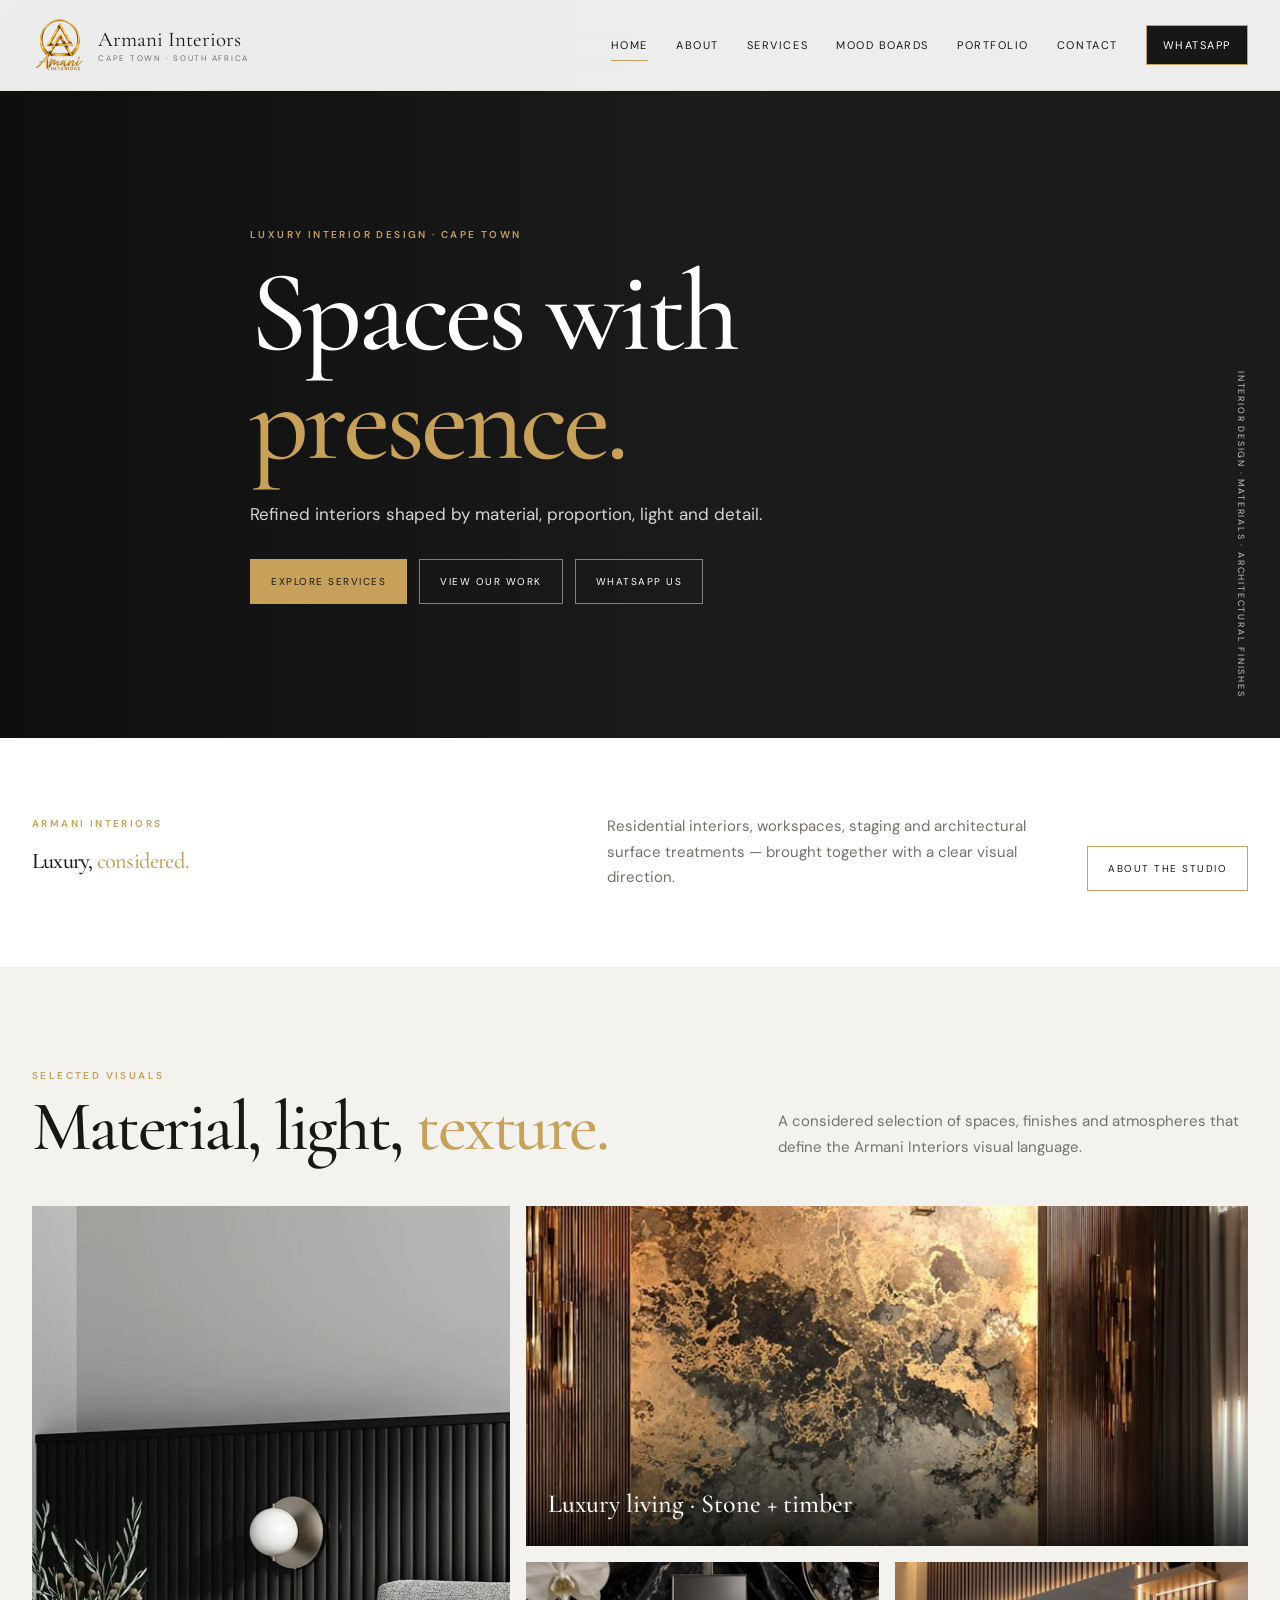
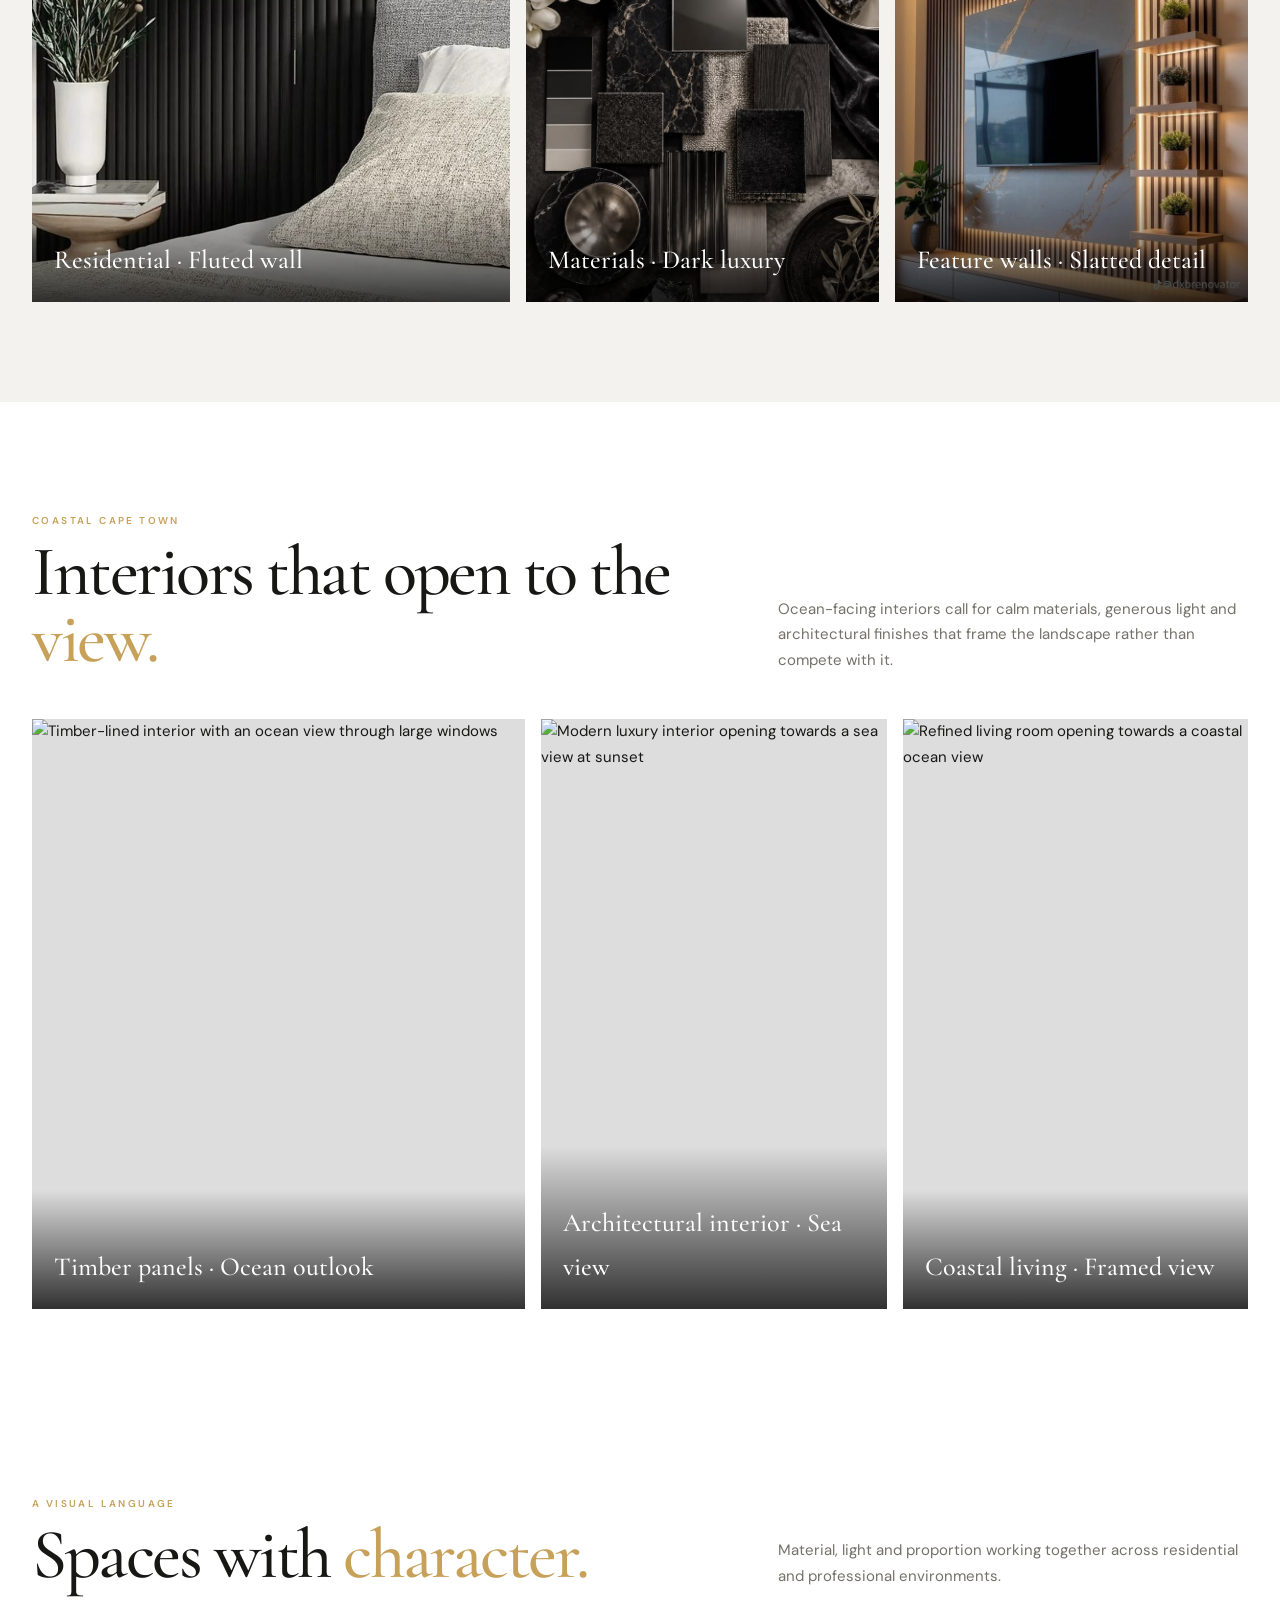
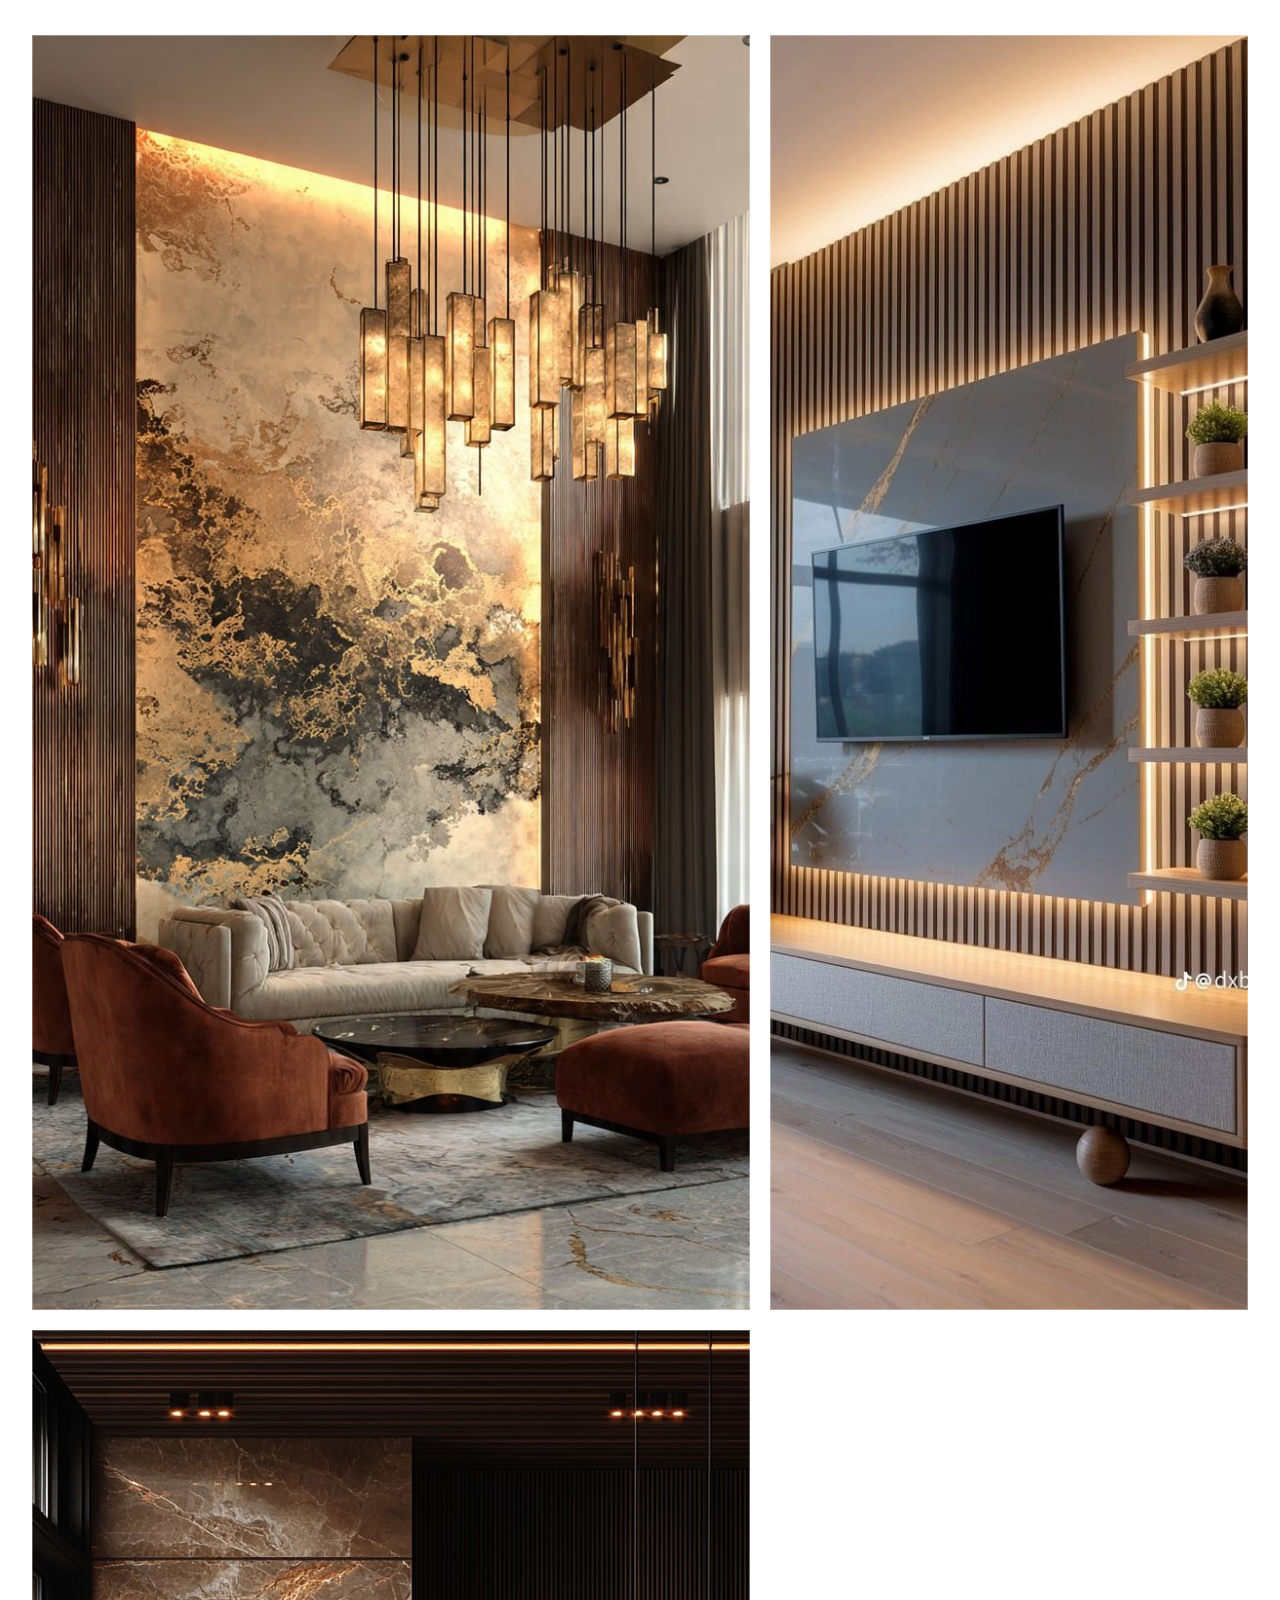
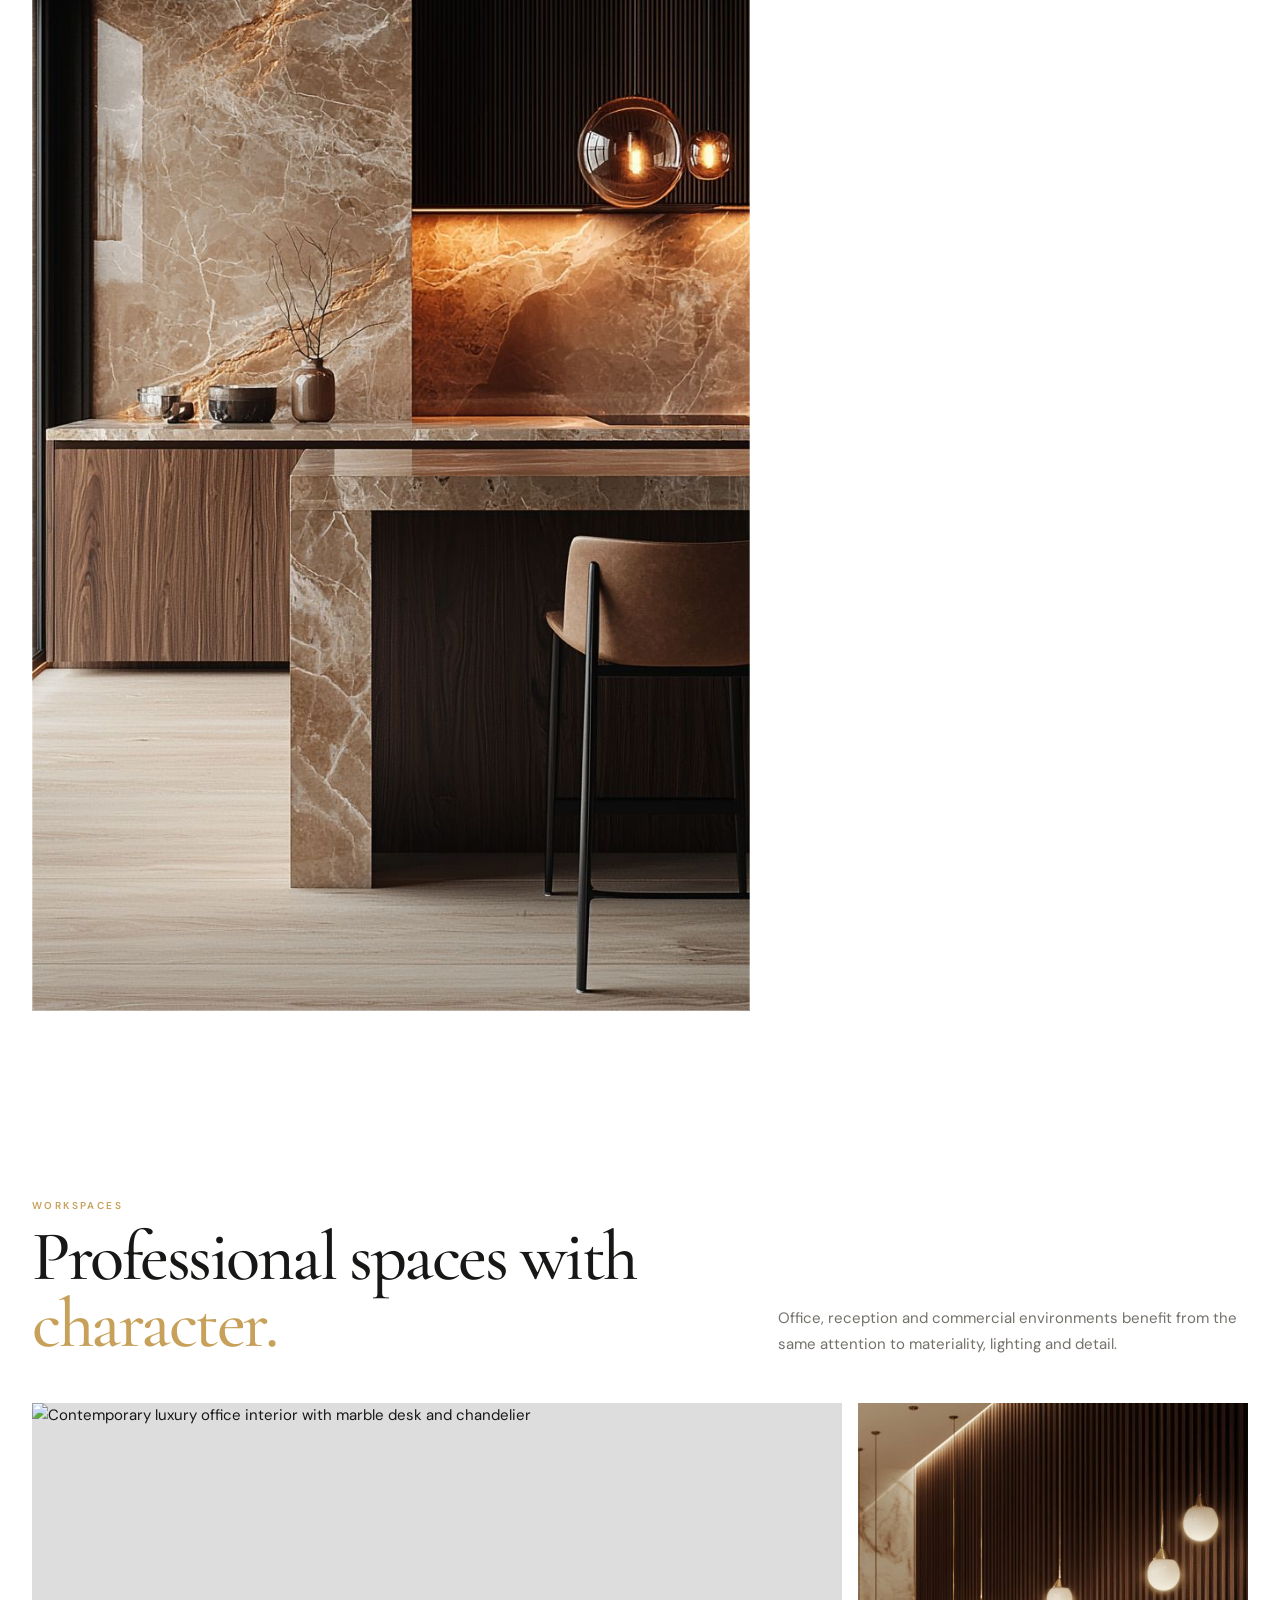
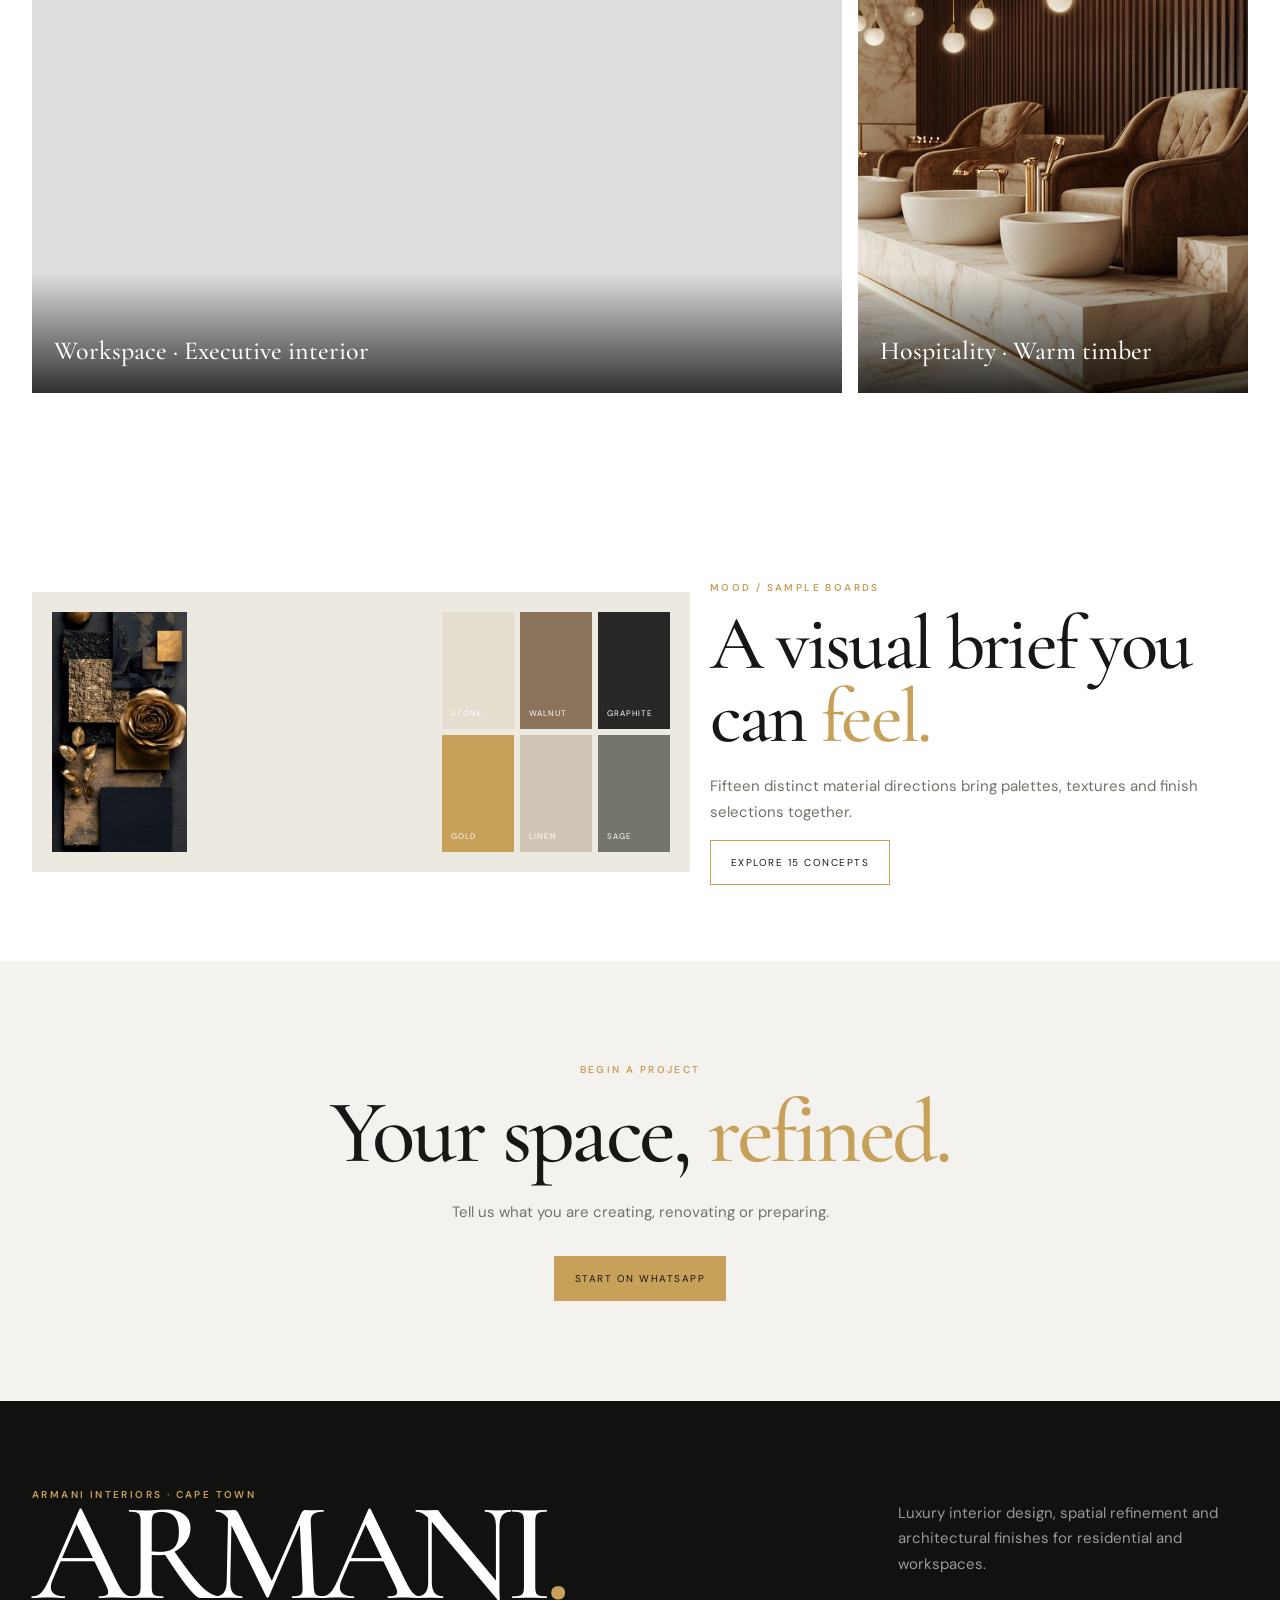
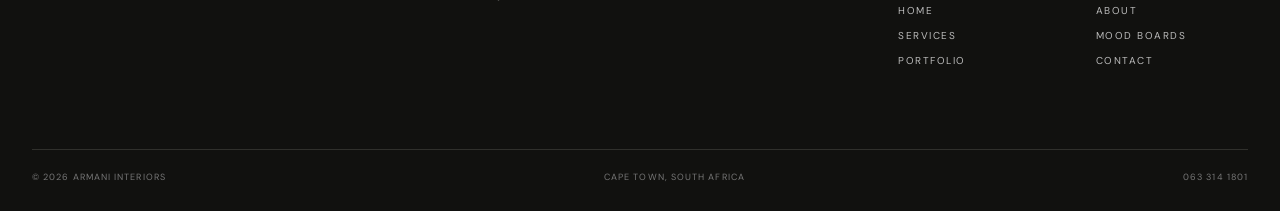
==== index.html @ d81c44dc "Add files via upload" ====
<!doctype html><html lang="en"><head><meta charset="utf-8"><meta name="viewport" content="width=device-width,initial-scale=1"><meta name="theme-color" content="#171716"><link rel="stylesheet" href="styles.css"><link rel="icon" href="assets/file_00000000468882109722c236b405d315.png"><title>Armani Interiors | Luxury Interior Design Cape Town</title><meta name="description" content="Armani Interiors — refined residential and workspace interior design, property staging, wall panels and architectural finishes in Cape Town."></head><body><header class="site-header"><div class="wrap nav"><a class="brand" href="index.html" aria-label="Armani Interiors home"><img src="assets/file_00000000468882109722c236b405d315.png" alt="Armani Interiors logo"><span class="brand-text">Armani Interiors<small>Cape Town · South Africa</small></span></a><nav class="nav-links" aria-label="Primary navigation"><a class="active" href="index.html">Home</a><a href="about.html">About</a><a href="services.html">Services</a><a href="mood-boards.html">Mood Boards</a><a href="portfolio.html">Portfolio</a><a href="contact.html">Contact</a><a class="nav-cta" data-whatsapp target="_blank" rel="noopener">WhatsApp</a></nav><button class="menu-btn" aria-label="Open menu" aria-expanded="false"><span></span><span></span></button></div><nav class="mobile-menu" aria-label="Mobile navigation"><a href="index.html">Home</a><a href="about.html">About</a><a href="services.html">Services</a><a href="mood-boards.html">Mood Boards</a><a href="portfolio.html">Portfolio</a><a href="contact.html">Contact</a><a data-whatsapp target="_blank" rel="noopener">WhatsApp</a></nav></header><main>
<section class="hero"><div class="hero-media"><img src="https://images.unsplash.com/photo-1758448511320-05d7d28f4298?auto=format&fit=crop&fm=jpg&ixlib=rb-4.1.0&q=88&w=2400" alt="Modern luxury living room with large glazing and an ocean view" fetchpriority="high"></div><div class="wrap hero-content reveal"><div class="eyebrow">Luxury Interior Design · Cape Town</div><h1 class="display">Spaces with<br><span class="gold">presence.</span></h1><p>Refined interiors shaped by material, proportion, light and detail.</p><div class="hero-actions"><a class="btn gold-btn" href="services.html">Explore Services</a><a class="btn ghost" href="portfolio.html">View Our Work</a><a class="btn ghost" data-whatsapp target="_blank" rel="noopener">WhatsApp Us</a></div></div><div class="hero-meta">Interior Design · Materials · Architectural Finishes</div></section>

<section class="section-sm"><div class="wrap home-intro"><div class="reveal"><div class="eyebrow">Armani Interiors</div><h2 class="display">Luxury, <span class="gold">considered.</span></h2></div><p class="reveal delay-1">Residential interiors, workspaces, staging and architectural surface treatments — brought together with a clear visual direction.</p><a class="btn reveal delay-2" href="about.html">About the Studio</a></div></section>

<section class="home-gallery-section"><div class="wrap"><div class="section-head reveal"><div><div class="eyebrow">Selected Visuals</div><h2 class="display">Material, light, <span class="gold">texture.</span></h2></div><p>A considered selection of spaces, finishes and atmospheres that define the Armani Interiors visual language.</p></div><div class="home-gallery"><figure class="home-gallery-item tall reveal"><img src="assets/IMG-20261007-WA0002.jpg" alt="Contemporary bedroom with a black fluted feature wall"><figcaption><strong>Residential · Fluted wall</strong></figcaption></figure><figure class="home-gallery-item wide reveal delay-1"><img src="assets/IMG-20261007-WA0004.jpg" alt="Luxury lounge with marble feature wall and warm lighting"><figcaption><strong>Luxury living · Stone + timber</strong></figcaption></figure><figure class="home-gallery-item reveal delay-2"><img src="assets/IMG-20261007-WA0008.jpg" alt="Curated dark material and texture selection"><figcaption><strong>Materials · Dark luxury</strong></figcaption></figure><figure class="home-gallery-item reveal delay-3"><img src="assets/IMG-20261007-WA0012.jpg" alt="Modern media wall with vertical timber slats and integrated lighting"><figcaption><strong>Feature walls · Slatted detail</strong></figcaption></figure></div></div></section>

<section class="section coastal-home"><div class="wrap"><div class="section-head reveal"><div><div class="eyebrow">Coastal Cape Town</div><h2 class="display">Interiors that open to the <span class="gold">view.</span></h2></div><p>Ocean-facing interiors call for calm materials, generous light and architectural finishes that frame the landscape rather than compete with it.</p></div><div class="coastal-grid coastal-grid-three"><figure class="coastal-main reveal"><img src="https://images.unsplash.com/photo-1755413507686-fd1c04df3166?auto=format&fit=crop&fm=jpg&ixlib=rb-4.1.0&q=88&w=2400" alt="Timber-lined interior with an ocean view through large windows"><figcaption><strong>Timber panels · Ocean outlook</strong></figcaption></figure><figure class="coastal-side reveal delay-1"><img src="https://images.unsplash.com/photo-1774423864869-702b21c2490a?auto=format&fit=crop&fm=jpg&ixlib=rb-4.1.0&q=88&w=2400" alt="Modern luxury interior opening towards a sea view at sunset"><figcaption><strong>Architectural interior · Sea view</strong></figcaption></figure><figure class="coastal-side reveal delay-2"><img src="https://images.unsplash.com/photo-1671645794086-a46e89c013b1?auto=format&fit=crop&fm=jpg&ixlib=rb-4.1.0&q=88&w=2400" alt="Refined living room opening towards a coastal ocean view"><figcaption><strong>Coastal living · Framed view</strong></figcaption></figure></div></div></section>

<section class="section-sm"><div class="wrap"><div class="section-head reveal"><div><div class="eyebrow">A visual language</div><h2 class="display">Spaces with <span class="gold">character.</span></h2></div><p>Material, light and proportion working together across residential and professional environments.</p></div><div class="editorial image-led-home"><div class="large image-frame reveal"><img src="assets/IMG-20261007-WA0004.jpg" alt="Luxury lounge with dramatic marble feature wall and warm lighting" loading="lazy"></div><div class="small image-frame reveal delay-1"><img src="assets/IMG-20261007-WA0012.jpg" alt="Contemporary media wall with vertical timber panels" loading="lazy"></div><div class="small image-frame reveal delay-2"><img src="assets/IMG-20261007-WA0003.jpg" alt="Contemporary kitchen with stone and timber finishes" loading="lazy"></div></div></div></section>

<section class="section home-commercial"><div class="wrap"><div class="section-head reveal"><div><div class="eyebrow">Workspaces</div><h2 class="display">Professional spaces with <span class="gold">character.</span></h2></div><p>Office, reception and commercial environments benefit from the same attention to materiality, lighting and detail.</p></div><div class="commercial-grid"><figure class="commercial-main reveal"><img src="https://images.unsplash.com/photo-1778731525581-9cff0deca568?auto=format&fit=crop&fm=jpg&ixlib=rb-4.1.0&q=88&w=2400" alt="Contemporary luxury office interior with marble desk and chandelier"><figcaption><strong>Workspace · Executive interior</strong></figcaption></figure><figure class="commercial-side reveal delay-1"><img src="assets/IMG-20261007-WA0005.jpg" alt="Warm contemporary hospitality interior with timber wall and pendant lighting"><figcaption><strong>Hospitality · Warm timber</strong></figcaption></figure></div></div></section>

<section class="section-sm"><div class="wrap mini-board"><div class="board-visual reveal"><img src="assets/IMG-20261007-WA0001.jpg" alt="Dark gold and graphite interior material mood board reference" loading="lazy"><div class="swatches"><span class="swatch" style="background:#e5ddd0">Stone</span><span class="swatch" style="background:#8b725b">Walnut</span><span class="swatch" style="background:#282725">Graphite</span><span class="swatch" style="background:#c7a15a">Gold</span><span class="swatch" style="background:#d0c5b5">Linen</span><span class="swatch" style="background:#74766d">Sage</span></div></div><div class="reveal delay-1"><div class="eyebrow">Mood / Sample Boards</div><h2 class="display" style="font-size:clamp(50px,6vw,85px);margin:12px 0 20px">A visual brief you can <span class="gold">feel.</span></h2><p style="color:var(--gray)">Fifteen distinct material directions bring palettes, textures and finish selections together.</p><a class="btn" href="mood-boards.html">Explore 15 Concepts</a></div></div></section>

<section class="cta-band"><div class="eyebrow">Begin a project</div><h2 class="display">Your space, <span class="gold">refined.</span></h2><p>Tell us what you are creating, renovating or preparing.</p><a class="btn gold-btn" data-whatsapp target="_blank" rel="noopener">Start on WhatsApp</a></section></main>
<footer class="footer"><div class="wrap"><div class="footer-top"><div><div class="eyebrow">Armani Interiors · Cape Town</div><h2>ARMANI<span>.</span></h2></div><div class="footer-copy"><p>Luxury interior design, spatial refinement and architectural finishes for residential and workspaces.</p><div class="footer-links"><a href="index.html">Home</a><a href="about.html">About</a><a href="services.html">Services</a><a href="mood-boards.html">Mood Boards</a><a href="portfolio.html">Portfolio</a><a href="contact.html">Contact</a></div></div></div><div class="footer-bottom"><span>© 2026 Armani Interiors</span><span>Cape Town, South Africa</span><span>063 314 1801</span></div></div></footer><script src="script.js"></script></body></html>
---- styles.css ----
@import url('https://fonts.googleapis.com/css2?family=Cormorant+Garamond:wght@400;500;600;700&family=DM+Sans:wght@400;500;600&display=swap');
:root{--gold:#c7a15a;--gold2:#e1c07b;--ink:#171716;--gray:#74716b;--soft:#f4f2ee;--line:#dedbd3;--white:#fff;--serif:'Cormorant Garamond',Georgia,serif;--sans:'DM Sans',Arial,sans-serif;--max:1320px}
*{box-sizing:border-box}html{scroll-behavior:smooth}body{margin:0;background:var(--white);color:var(--ink);font-family:var(--sans);font-size:15px;line-height:1.7}body:before{content:'';position:fixed;inset:0;pointer-events:none;z-index:9999;opacity:0;background:#fff;transition:opacity .45s}body.page-leave:before{opacity:1}img{max-width:100%;display:block}a{color:inherit;text-decoration:none}button,input,select,textarea{font:inherit}.wrap{width:min(calc(100% - 64px),var(--max));margin:auto}.eyebrow{font-size:10px;letter-spacing:.24em;text-transform:uppercase;color:var(--gold);font-weight:600}.display{font-family:var(--serif);font-weight:500;letter-spacing:-.035em;line-height:.95}.gold{color:var(--gold)}
.site-header{position:fixed;z-index:1000;top:0;left:0;right:0;padding:18px 0;background:rgba(255,255,255,.92);backdrop-filter:blur(18px);border-bottom:1px solid rgba(199,161,90,.14);transition:.35s}.site-header.scrolled{padding:10px 0;box-shadow:0 8px 30px rgba(0,0,0,.05)}.nav{display:flex;align-items:center;justify-content:space-between;gap:28px}.brand{display:flex;align-items:center;gap:12px}.brand img{width:54px;height:54px;object-fit:contain}.brand-text{font-family:var(--serif);font-size:21px;line-height:1}.brand-text small{display:block;font-family:var(--sans);font-size:8px;letter-spacing:.22em;text-transform:uppercase;color:var(--gray);margin-top:4px}.nav-links{display:flex;gap:28px;align-items:center}.nav-links a{font-size:11px;text-transform:uppercase;letter-spacing:.14em;position:relative;padding:8px 0}.nav-links a:after{content:'';position:absolute;bottom:1px;left:0;width:0;height:1px;background:var(--gold);transition:.3s}.nav-links a:hover:after,.nav-links a.active:after{width:100%}.nav-cta{border:1px solid var(--gold);padding:10px 16px!important;background:var(--ink);color:#fff}.nav-cta:after{display:none!important}.menu-btn{display:none;background:none;border:0;width:42px;height:42px;position:relative}.menu-btn span{position:absolute;left:10px;width:22px;height:1px;background:var(--ink);transition:.3s}.menu-btn span:first-child{top:16px}.menu-btn span:last-child{top:25px}.mobile-menu{display:none}
.hero{min-height:82vh;position:relative;display:grid;align-items:end;overflow:hidden;padding:170px 0 78px;background:#222}.hero-media{position:absolute;inset:0}.hero-media img{width:100%;height:100%;object-fit:cover;filter:saturate(.82)}.hero:after{content:'';position:absolute;inset:0;background:linear-gradient(90deg,rgba(8,8,8,.76),rgba(8,8,8,.25) 58%,rgba(8,8,8,.25))}.hero-content{position:relative;z-index:2;color:white;max-width:780px}.hero h1{font-size:clamp(62px,9vw,138px);margin:15px 0 24px}.hero p{font-size:17px;max-width:570px;color:rgba(255,255,255,.82)}.hero-actions{display:flex;gap:12px;flex-wrap:wrap;margin-top:30px}.btn{display:inline-flex;align-items:center;justify-content:center;gap:10px;padding:13px 20px;border:1px solid var(--gold);font-size:10px;letter-spacing:.15em;text-transform:uppercase;transition:.3s;cursor:pointer}.btn.gold-btn{background:var(--gold);color:#171716}.btn.ghost{background:transparent;color:#fff;border-color:rgba(255,255,255,.45)}.btn:hover{transform:translateY(-2px);box-shadow:0 12px 24px rgba(0,0,0,.14)}.btn.gold-btn:hover{background:var(--gold2)}.hero-meta{position:absolute;z-index:3;right:32px;bottom:40px;color:#fff;writing-mode:vertical-rl;letter-spacing:.2em;text-transform:uppercase;font-size:9px;opacity:.75}
.section{padding:110px 0}.section-sm{padding:76px 0}.section-head{display:flex;justify-content:space-between;gap:40px;align-items:end;margin-bottom:46px}.section-head h2{font-size:clamp(44px,5.5vw,78px);margin:10px 0 0}.section-head p{max-width:470px;color:var(--gray);margin:0}.intro{display:grid;grid-template-columns:1.05fr .95fr;gap:80px;align-items:center}.intro h2{font-size:clamp(50px,6vw,86px);margin:14px 0 24px}.intro p{color:var(--gray);max-width:620px}.line{width:90px;height:1px;background:var(--gold);margin:24px 0}.image-frame{position:relative;overflow:hidden;background:#ddd}.image-frame:before{content:'';position:absolute;inset:0;border:1px solid rgba(255,255,255,.3);z-index:2;pointer-events:none}.image-frame img{width:100%;height:100%;object-fit:cover;transition:transform .8s cubic-bezier(.2,.7,.2,1)}.image-frame:hover img{transform:scale(1.035)}
.services-grid{display:grid;grid-template-columns:repeat(2,1fr);gap:1px;background:var(--line);border-top:1px solid var(--line);border-left:1px solid var(--line)}.service-card{background:#fff;min-height:330px;padding:34px;display:flex;flex-direction:column;justify-content:space-between;transition:.35s}.service-card:hover{background:#f9f7f2}.service-no{font-size:11px;color:var(--gold);letter-spacing:.2em}.service-card h3{font-family:var(--serif);font-size:39px;font-weight:500;margin:35px 0 10px}.service-card p{color:var(--gray);max-width:500px}.arrow{font-size:19px;color:var(--gold)}
.editorial{display:grid;grid-template-columns:1.2fr .8fr;gap:20px;align-items:stretch}.editorial .large{min-height:650px}.editorial .stack{display:grid;grid-template-rows:1fr 1fr;gap:20px}.editorial .small{min-height:315px}.caption{padding:15px 0;display:flex;justify-content:space-between;gap:20px;border-bottom:1px solid var(--line)}.caption span{font-size:10px;letter-spacing:.18em;text-transform:uppercase;color:var(--gray)}
.process{background:var(--ink);color:#fff}.process .section-head p{color:#aaa}.process-grid{display:grid;grid-template-columns:repeat(3,1fr);border-top:1px solid rgba(255,255,255,.18)}.process-item{padding:34px 28px 30px;border-right:1px solid rgba(255,255,255,.18)}.process-item:last-child{border-right:0}.process-item .num{font-family:var(--serif);font-size:48px;color:var(--gold)}.process-item h3{font-family:var(--serif);font-size:32px;font-weight:500;margin:10px 0}.process-item p{color:#aaa}
.mini-board{display:grid;grid-template-columns:1.1fr .9fr;gap:20px;align-items:center}.mini-board .board-visual{background:#ece9e1;padding:20px;display:grid;grid-template-columns:1.25fr .75fr;gap:10px}.mini-board .board-visual img{height:240px;object-fit:cover}.swatches{display:grid;grid-template-columns:repeat(3,1fr);gap:6px}.swatch{min-height:100px;padding:9px;display:flex;align-items:end;font-size:8px;letter-spacing:.12em;text-transform:uppercase;color:#fff}.cta-band{background:var(--soft);text-align:center;padding:100px 20px}.cta-band h2{font-size:clamp(52px,7vw,100px);margin:12px auto 25px;max-width:900px}.cta-band p{max-width:560px;margin:0 auto 30px;color:var(--gray)}
.page-hero{padding:190px 0 80px;background:var(--soft);position:relative;overflow:hidden}.page-hero .ghost{position:absolute;right:-30px;bottom:-80px;font-family:var(--serif);font-size:30vw;color:#e9e6de;line-height:.7;pointer-events:none}.page-hero h1{font-size:clamp(65px,9vw,130px);margin:15px 0}.page-hero p{max-width:610px;color:var(--gray);font-size:17px;position:relative;z-index:1}.page-hero-image{height:50vh;min-height:380px;margin-top:55px;position:relative;overflow:hidden}.page-hero-image img{width:100%;height:100%;object-fit:cover}
.rich-copy{max-width:820px}.rich-copy h2{font-family:var(--serif);font-size:55px;font-weight:500;line-height:1;margin:0 0 25px}.rich-copy p{color:var(--gray)}.stats{display:grid;grid-template-columns:repeat(3,1fr);border-top:1px solid var(--line);border-bottom:1px solid var(--line);margin-top:55px}.stat{padding:30px;border-right:1px solid var(--line)}.stat:last-child{border-right:0}.stat strong{font-family:var(--serif);font-size:48px;color:var(--gold);font-weight:500;display:block}.stat span{font-size:10px;text-transform:uppercase;letter-spacing:.16em;color:var(--gray)}
.detail-list{display:grid;grid-template-columns:1fr 1fr;gap:0;border-top:1px solid var(--line)}.detail-row{padding:28px 0;border-bottom:1px solid var(--line);display:grid;grid-template-columns:80px 1fr;gap:18px}.detail-row .no{color:var(--gold);font-size:10px;letter-spacing:.15em}.detail-row h3{font-family:var(--serif);font-size:35px;font-weight:500;margin:0 0 5px}.detail-row p{color:var(--gray);margin:0;max-width:520px}
.filters{display:flex;gap:8px;flex-wrap:wrap;margin-bottom:35px}.filter{border:1px solid var(--line);background:#fff;padding:10px 14px;font-size:9px;letter-spacing:.16em;text-transform:uppercase;cursor:pointer;transition:.25s}.filter.active,.filter:hover{border-color:var(--gold);background:var(--ink);color:#fff}.portfolio-grid{display:grid;grid-template-columns:repeat(12,1fr);gap:16px}.portfolio-card{grid-column:span 4;position:relative;overflow:hidden;cursor:pointer}.portfolio-card:nth-child(3n+1){grid-column:span 7}.portfolio-card:nth-child(3n+2){grid-column:span 5}.portfolio-card:nth-child(5n){grid-column:span 6}.portfolio-card .image-frame{height:440px}.portfolio-card:nth-child(3n+1) .image-frame{height:610px}.portfolio-card:nth-child(5n) .image-frame{height:520px}.portfolio-card img{filter:saturate(.9)}.portfolio-overlay{position:absolute;inset:auto 0 0;padding:26px;color:#fff;background:linear-gradient(transparent,rgba(0,0,0,.8));transform:translateY(25px);transition:.35s}.portfolio-card:hover .portfolio-overlay{transform:translateY(0)}.portfolio-overlay small{font-size:9px;letter-spacing:.15em;text-transform:uppercase;color:var(--gold2)}.portfolio-overlay h3{font-family:var(--serif);font-size:33px;font-weight:500;margin:3px 0}.portfolio-card.hidden{display:none}
.boards-intro{display:grid;grid-template-columns:.8fr 1.2fr;gap:80px;align-items:end}.boards-intro h2{font-family:var(--serif);font-size:70px;font-weight:500;line-height:.95;margin:0}.boards-intro p{color:var(--gray);max-width:620px}.boards-grid{display:grid;grid-template-columns:repeat(3,1fr);gap:20px}.board-card{background:#f0eee8;border:1px solid #e2dfd7;padding:14px;cursor:pointer;transition:.35s}.board-card:hover{transform:translateY(-5px);box-shadow:0 22px 50px rgba(0,0,0,.08)}.board-art{height:330px;display:grid;grid-template-columns:1.1fr .9fr;grid-template-rows:1fr .65fr;gap:7px;position:relative;overflow:hidden;background:#ddd}.board-art img{width:100%;height:100%;object-fit:cover}.board-art .a{grid-row:span 2}.board-art .b{height:100%}.board-art .swatch-stack{display:grid;grid-template-columns:repeat(3,1fr);gap:5px}.board-meta{padding:18px 3px 5px}.board-meta .eyebrow{font-size:8px}.board-meta h3{font-family:var(--serif);font-size:29px;font-weight:500;margin:5px 0}.board-meta p{font-size:12px;color:var(--gray);margin:0}.board-palette{display:flex;gap:5px;margin-top:13px}.board-palette span{width:24px;height:24px;border-radius:50%;border:1px solid rgba(0,0,0,.1)}
.modal{position:fixed;inset:0;z-index:2000;background:rgba(12,12,11,.88);display:none;align-items:center;justify-content:center;padding:30px}.modal.open{display:flex}.modal-panel{background:#f4f2ec;max-width:1100px;width:100%;max-height:90vh;overflow:auto;position:relative;padding:24px}.modal-close{position:absolute;right:18px;top:16px;border:0;background:var(--ink);color:#fff;width:38px;height:38px;cursor:pointer;z-index:2}.modal-board{display:grid;grid-template-columns:1.15fr .85fr;gap:20px}.modal-board .visual{display:grid;grid-template-columns:1.1fr .9fr;gap:8px;background:#e8e5dc;padding:15px}.modal-board .visual img{height:100%;min-height:420px;object-fit:cover}.modal-board .side{display:grid;grid-template-rows:auto 1fr;gap:20px}.material-list{display:grid;grid-template-columns:1fr 1fr;gap:8px}.material{padding:13px;background:#fff;border:1px solid #e2dfd7}.material strong{font-family:var(--serif);font-size:22px;font-weight:500;display:block}.material span{font-size:9px;color:var(--gray);text-transform:uppercase;letter-spacing:.1em}.modal h2{font-family:var(--serif);font-size:50px;font-weight:500;margin:0 0 10px}.modal p{color:var(--gray)}
.contact-grid{display:grid;grid-template-columns:.8fr 1.2fr;gap:90px}.contact-info h2{font-family:var(--serif);font-size:70px;font-weight:500;line-height:.9;margin:12px 0 30px}.contact-info p{color:var(--gray);max-width:470px}.contact-link{display:flex;gap:15px;align-items:center;padding:18px 0;border-bottom:1px solid var(--line)}.contact-link .icon{width:38px;height:38px;border:1px solid var(--gold);display:grid;place-items:center;color:var(--gold)}.contact-link span{font-size:11px;text-transform:uppercase;letter-spacing:.14em}.form{display:grid;grid-template-columns:1fr 1fr;gap:22px}.field{position:relative}.field.full{grid-column:1/-1}.field label{display:block;font-size:9px;text-transform:uppercase;letter-spacing:.14em;color:var(--gray);margin-bottom:8px}.field input,.field select,.field textarea{width:100%;border:0;border-bottom:1px solid #cfcac0;padding:12px 0;background:transparent;outline:0;border-radius:0}.field input:focus,.field select:focus,.field textarea:focus{border-color:var(--gold)}.field textarea{min-height:130px;resize:vertical}.form-status{grid-column:1/-1;font-size:12px;color:var(--gray);min-height:20px}.form .btn{justify-self:start}
.footer{background:#11110f;color:#fff;padding:85px 0 25px;overflow:hidden}.footer-top{display:flex;justify-content:space-between;gap:40px}.footer h2{font-family:var(--serif);font-size:clamp(60px,11vw,170px);font-weight:500;line-height:.72;letter-spacing:-.06em;margin:0;color:#fff}.footer h2 span{color:var(--gold)}.footer-copy{max-width:350px;color:#999}.footer-links{display:grid;grid-template-columns:repeat(2,1fr);gap:8px 45px;margin-top:25px}.footer-links a{font-size:10px;text-transform:uppercase;letter-spacing:.15em;color:#bbb}.footer-links a:hover{color:var(--gold)}.footer-bottom{margin-top:80px;border-top:1px solid #30302c;padding-top:20px;display:flex;justify-content:space-between;gap:20px;color:#777;font-size:9px;text-transform:uppercase;letter-spacing:.12em}
.reveal{opacity:0;transform:translateY(24px);transition:opacity .7s ease,transform .7s ease}.reveal.in{opacity:1;transform:none}.reveal.delay-1{transition-delay:.08s}.reveal.delay-2{transition-delay:.16s}.reveal.delay-3{transition-delay:.24s}
@media(max-width:900px){.wrap{width:min(calc(100% - 38px),var(--max))}.nav-links,.nav .nav-cta{display:none}.menu-btn{display:block}.mobile-menu{position:absolute;top:100%;left:0;right:0;background:#fff;border-bottom:1px solid var(--line);padding:12px 19px 20px;display:none}.mobile-menu.open{display:block}.mobile-menu a{display:block;padding:12px 0;border-bottom:1px solid #eee;font-size:11px;letter-spacing:.15em;text-transform:uppercase}.intro,.contact-grid,.boards-intro{grid-template-columns:1fr;gap:45px}.editorial{grid-template-columns:1fr}.editorial .large,.editorial .small{min-height:430px}.process-grid{grid-template-columns:1fr}.process-item{border-right:0;border-bottom:1px solid rgba(255,255,255,.18)}.services-grid{grid-template-columns:1fr}.boards-grid{grid-template-columns:1fr 1fr}.portfolio-grid{grid-template-columns:1fr 1fr}.portfolio-card,.portfolio-card:nth-child(3n+1),.portfolio-card:nth-child(3n+2),.portfolio-card:nth-child(5n){grid-column:span 1}.portfolio-card .image-frame,.portfolio-card:nth-child(3n+1) .image-frame,.portfolio-card:nth-child(5n) .image-frame{height:390px}.detail-list{grid-template-columns:1fr}.modal-board{grid-template-columns:1fr}.modal-board .visual img{min-height:300px}.hero{min-height:76vh;padding-bottom:55px}.hero h1{font-size:70px}.stats{grid-template-columns:1fr}.stat{border-right:0;border-bottom:1px solid var(--line)}.stat:last-child{border-bottom:0}.footer-top{flex-direction:column}.footer-bottom{flex-direction:column}}
@media(max-width:560px){.wrap{width:calc(100% - 28px)}.site-header{padding:10px 0}.brand img{width:46px;height:46px}.brand-text{font-size:18px}.hero{padding-top:140px}.hero h1{font-size:57px}.hero p{font-size:15px}.section{padding:75px 0}.section-head{display:block}.section-head p{margin-top:20px}.service-card{min-height:280px;padding:25px}.service-card h3{font-size:34px}.boards-grid,.portfolio-grid{grid-template-columns:1fr}.portfolio-card .image-frame,.portfolio-card:nth-child(3n+1) .image-frame,.portfolio-card:nth-child(5n) .image-frame{height:430px}.mini-board{grid-template-columns:1fr}.mini-board .board-visual{grid-template-columns:1fr}.mini-board .board-visual img{height:220px}.form{grid-template-columns:1fr}.field.full{grid-column:auto}.form-status{grid-column:auto}.page-hero{padding:145px 0 50px}.page-hero h1{font-size:65px}.page-hero-image{height:330px;min-height:0}.boards-intro h2,.contact-info h2{font-size:55px}.modal{padding:10px}.modal-panel{padding:14px}.modal h2{font-size:39px}.modal-board .visual{grid-template-columns:1fr 1fr}.modal-board .visual img{min-height:260px}.footer{padding-top:65px}.footer h2{font-size:86px}.hero-meta{display:none}}
@media(prefers-reduced-motion:reduce){html{scroll-behavior:auto}*,*:before,*:after{animation:none!important;transition:none!important}.reveal{opacity:1;transform:none}}
.home-intro{display:grid;grid-template-columns:1.1fr .9fr auto;gap:55px;align-items:end}.home-intro p{max-width:520px;color:var(--gray);margin:0}.home-gallery-section{padding:100px 0;background:var(--soft)}.home-gallery{display:grid;grid-template-columns:1.15fr .85fr .85fr;grid-template-rows:340px 340px;gap:16px}.home-gallery-item{position:relative;overflow:hidden;margin:0;background:#ddd}.home-gallery-item.tall{grid-row:span 2}.home-gallery-item.wide{grid-column:span 2}.home-gallery-item img{width:100%;height:100%;object-fit:cover;transition:transform .7s ease}.home-gallery-item:hover img{transform:scale(1.035)}.home-gallery-item figcaption,.coastal-grid figcaption,.commercial-grid figcaption{position:absolute;left:0;right:0;bottom:0;padding:55px 22px 20px;color:#fff;background:linear-gradient(transparent,rgba(0,0,0,.78))}.home-gallery-item figcaption strong,.coastal-grid figcaption strong,.commercial-grid figcaption strong{display:block;font-family:var(--serif);font-size:26px;font-weight:500}.home-gallery-item figcaption span,.coastal-grid figcaption span,.commercial-grid figcaption span{font-size:9px;letter-spacing:.14em;text-transform:uppercase;color:var(--gold2)}.coastal-grid,.commercial-grid{display:grid;grid-template-columns:1.35fr .65fr;gap:16px}.coastal-grid figure,.commercial-grid figure{position:relative;overflow:hidden;margin:0;min-height:590px;background:#ddd}.coastal-grid figure img,.commercial-grid figure img{width:100%;height:100%;min-height:590px;object-fit:cover;transition:transform .7s ease}.coastal-grid figure:hover img,.commercial-grid figure:hover img{transform:scale(1.025)}.coastal-side img,.commercial-side img{object-position:center}.home-commercial{background:#fff}
@media(max-width:900px){.home-intro{grid-template-columns:1fr;gap:22px}.home-gallery{grid-template-columns:1fr 1fr;grid-template-rows:340px 340px 340px}.home-gallery-item.tall{grid-row:span 2}.home-gallery-item.wide{grid-column:span 2}.coastal-grid,.commercial-grid{grid-template-columns:1fr}.coastal-grid figure,.commercial-grid figure,.coastal-grid figure img,.commercial-grid figure img{min-height:440px;height:440px}}
@media(max-width:560px){.home-gallery{display:grid;grid-template-columns:1fr;grid-template-rows:repeat(4,330px)}.home-gallery-item.tall,.home-gallery-item.wide{grid-column:auto;grid-row:auto}.home-gallery-item figcaption strong,.coastal-grid figcaption strong,.commercial-grid figcaption strong{font-size:23px}.coastal-grid figure,.commercial-grid figure,.coastal-grid figure img,.commercial-grid figure img{min-height:360px;height:360px}}
.coastal-grid-three{grid-template-columns:1.25fr .875fr .875fr}
.coastal-grid-three .coastal-main,.coastal-grid-three .coastal-side{min-height:560px}
.coastal-grid-three figure img{height:100%;object-fit:cover}
.sample-art{grid-template-columns:1.12fr .88fr;grid-template-rows:1fr 48px;gap:7px;padding:0;background:#ddd8cc}
.sample-art .a{grid-row:span 2}
.sample-art .b{grid-row:auto}
.sample-strip{grid-column:2;display:grid;grid-template-columns:repeat(3,1fr);gap:5px;background:#eeeae1;padding:5px}
.sample-strip span{display:block;min-width:0}
@media(max-width:900px){.coastal-grid-three{grid-template-columns:1fr 1fr}.coastal-grid-three .coastal-main{grid-column:span 2}.coastal-grid-three .coastal-main,.coastal-grid-three .coastal-side{min-height:440px}}
@media(max-width:560px){.coastal-grid-three{grid-template-columns:1fr}.coastal-grid-three .coastal-main{grid-column:auto}.coastal-grid-three .coastal-main,.coastal-grid-three .coastal-side{min-height:420px}}
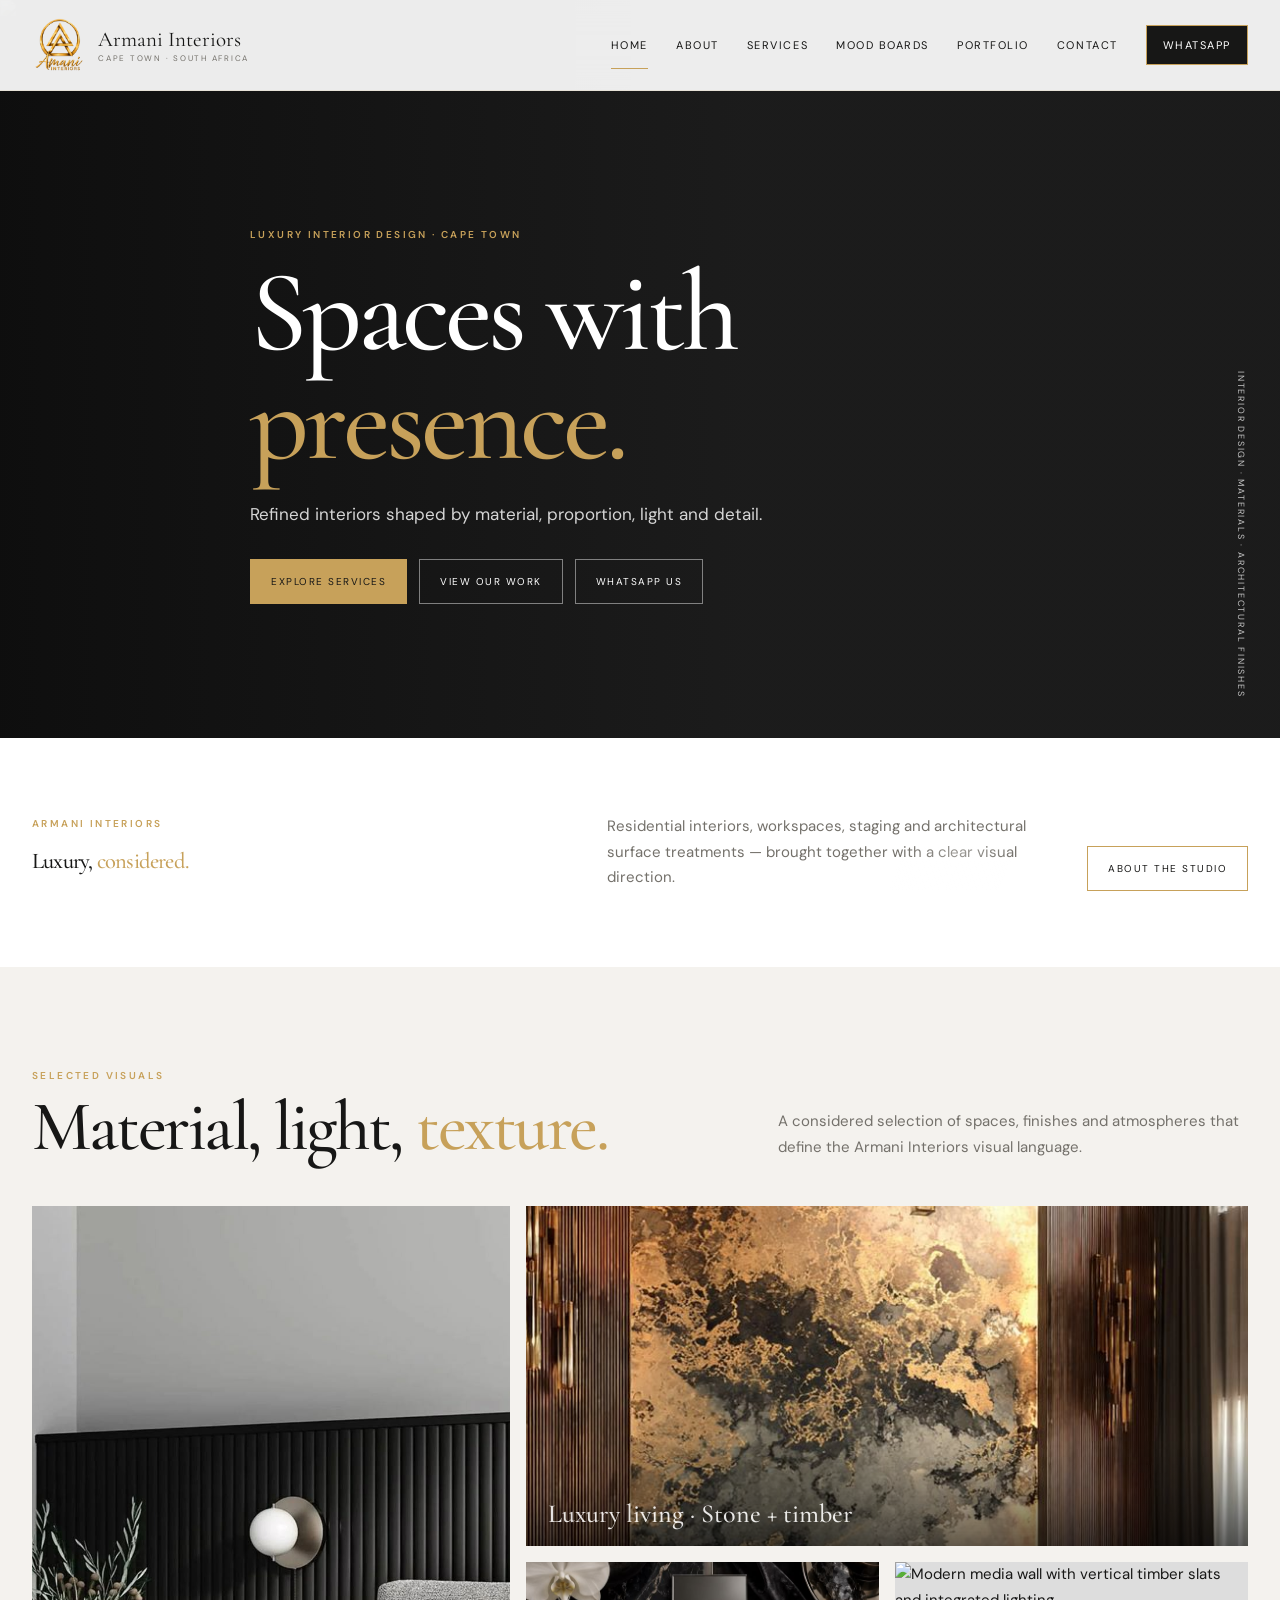
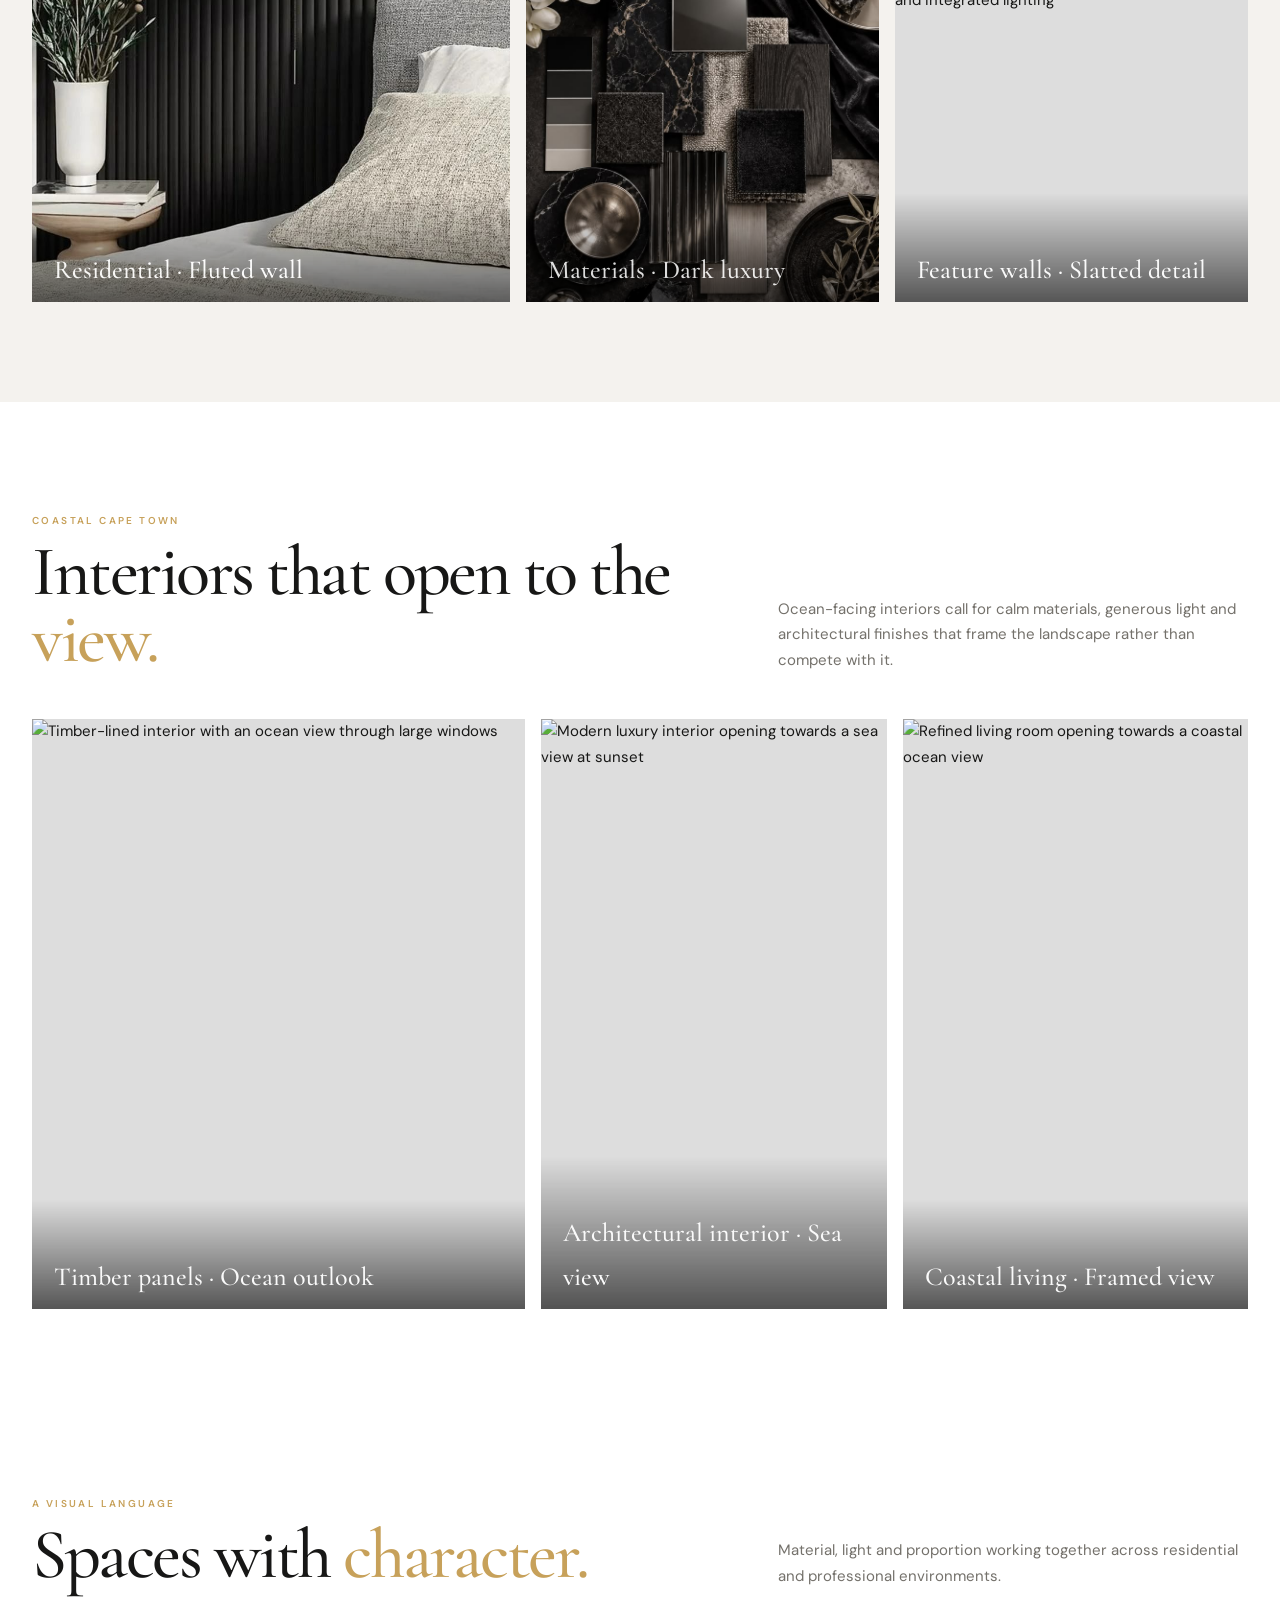
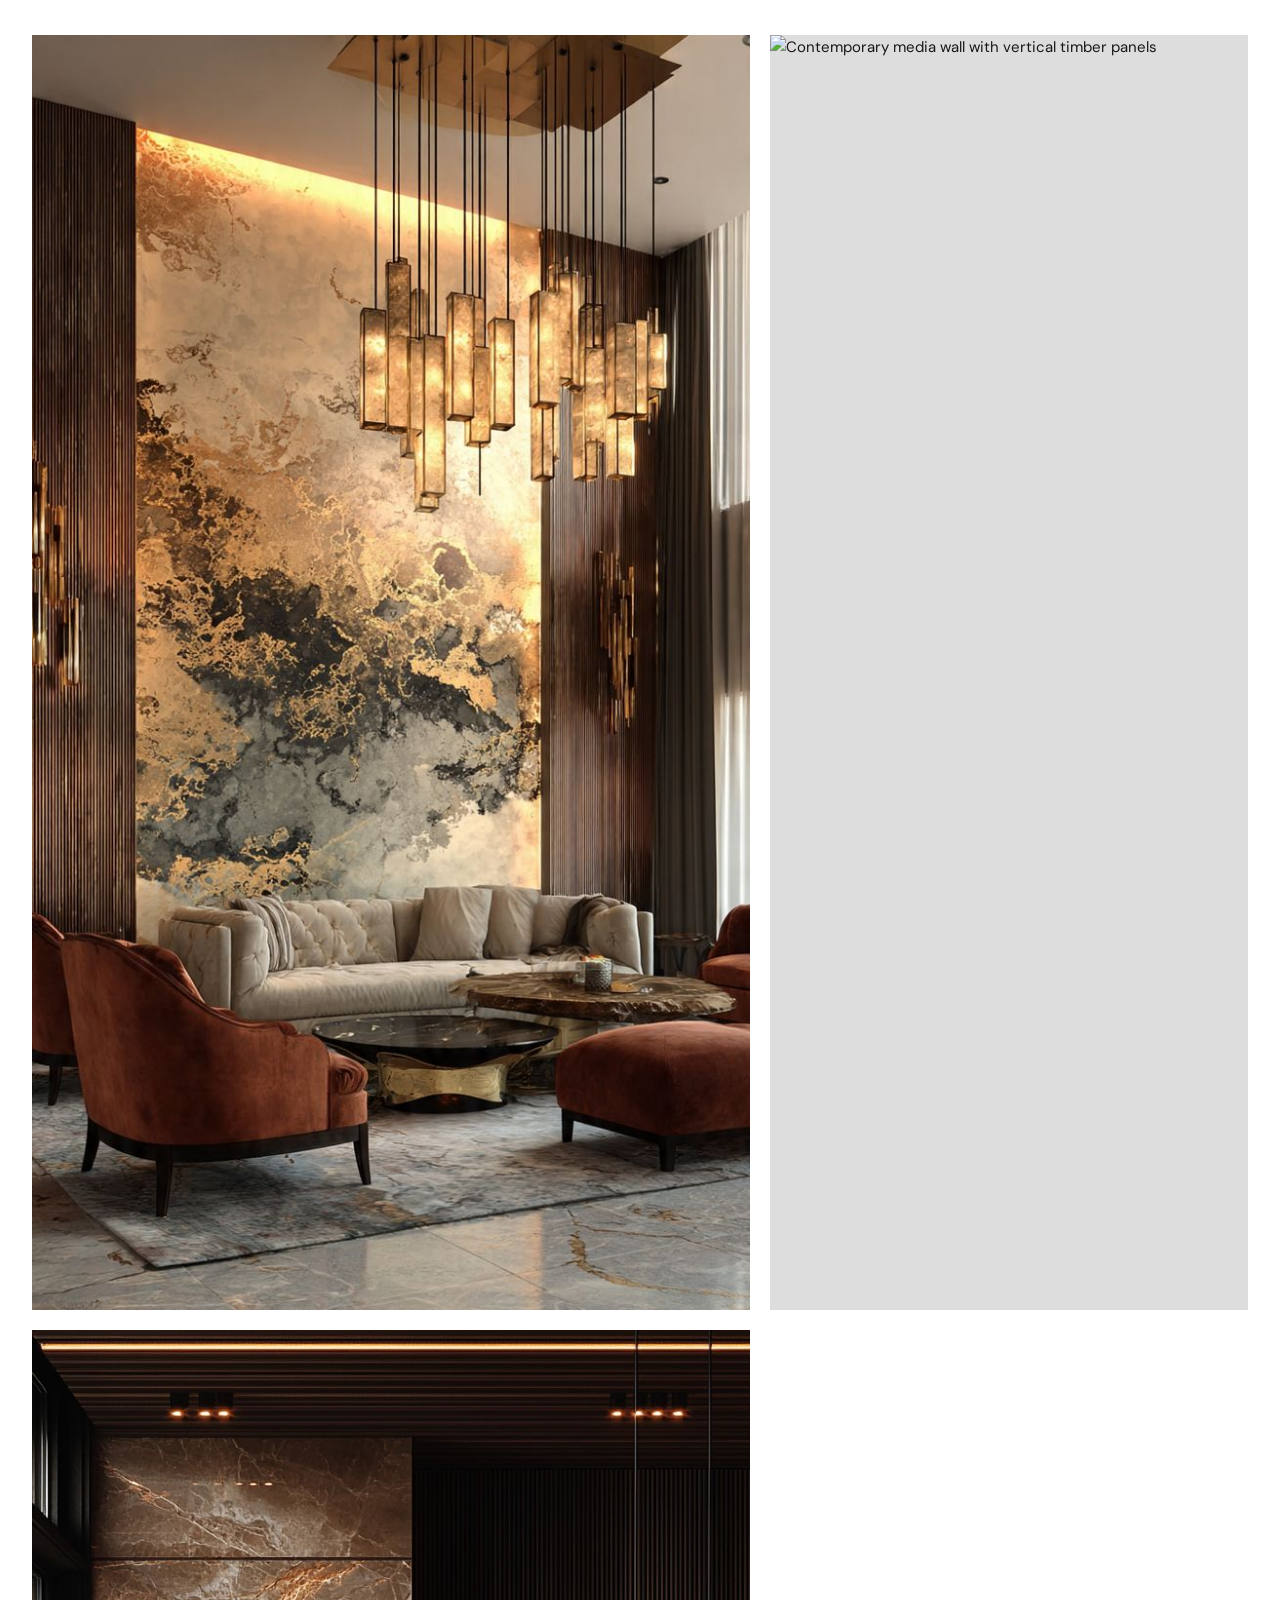
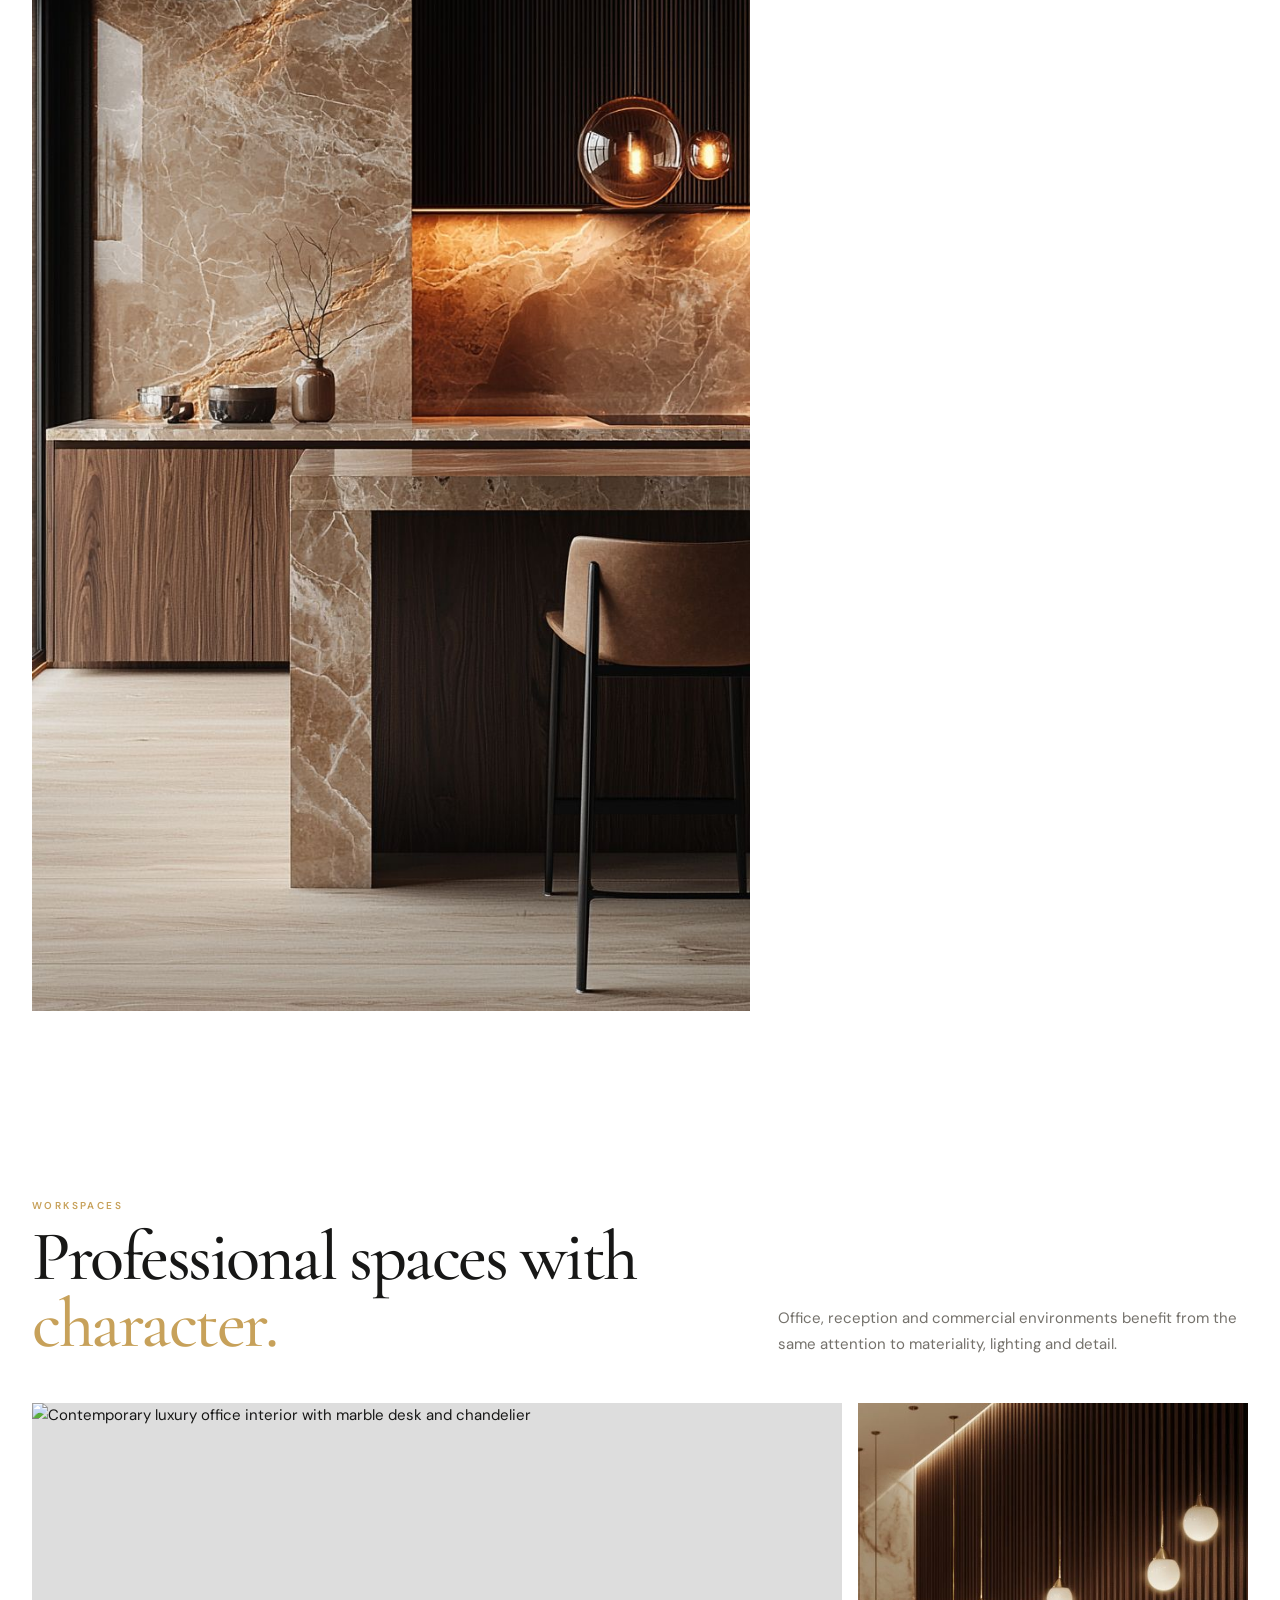
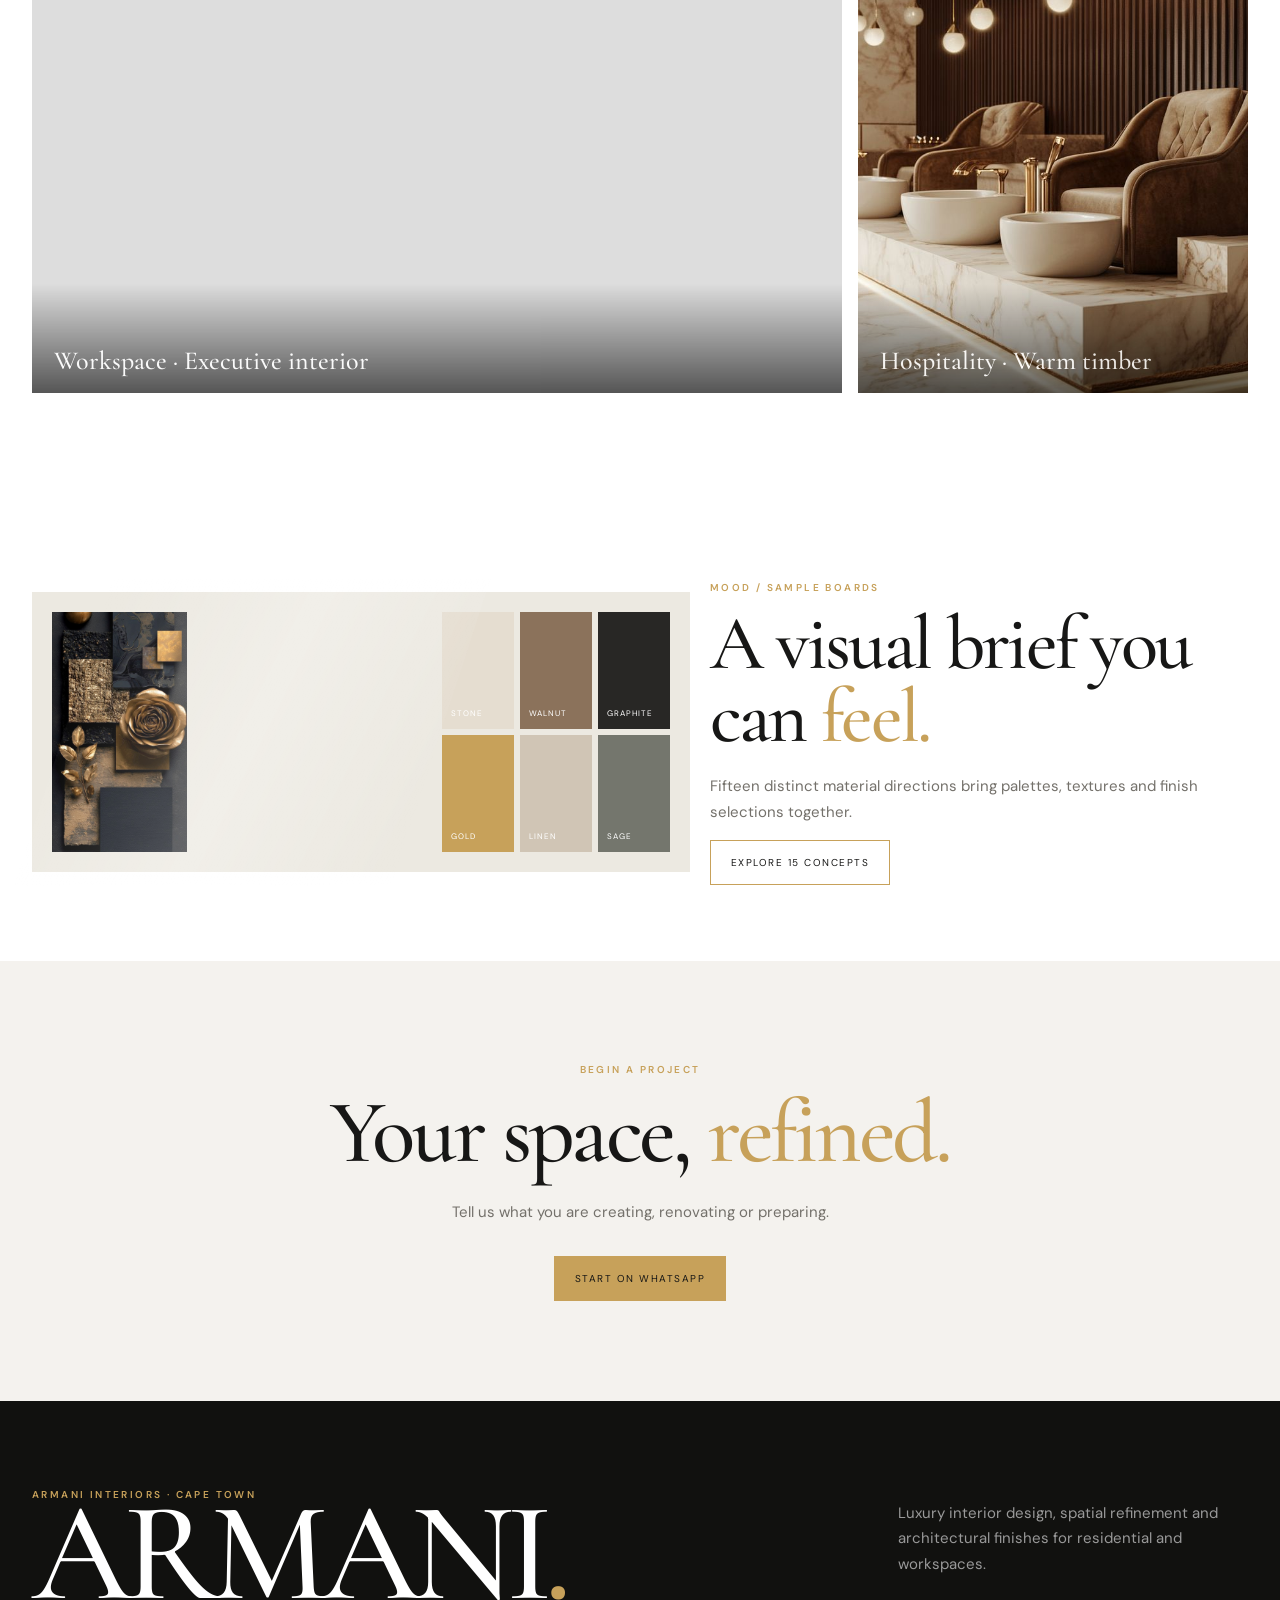
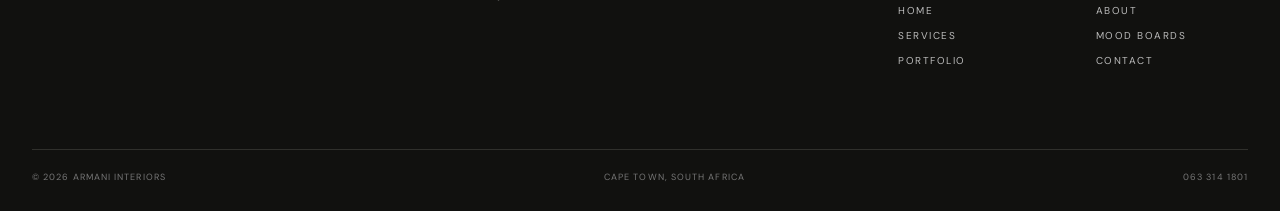
==== commit edab24e3: "Add files via upload" ====
--- a/index.html
+++ b/index.html
@@ -3,11 +3,11 @@
 
 <section class="section-sm"><div class="wrap home-intro"><div class="reveal"><div class="eyebrow">Armani Interiors</div><h2 class="display">Luxury, <span class="gold">considered.</span></h2></div><p class="reveal delay-1">Residential interiors, workspaces, staging and architectural surface treatments — brought together with a clear visual direction.</p><a class="btn reveal delay-2" href="about.html">About the Studio</a></div></section>
 
-<section class="home-gallery-section"><div class="wrap"><div class="section-head reveal"><div><div class="eyebrow">Selected Visuals</div><h2 class="display">Material, light, <span class="gold">texture.</span></h2></div><p>A considered selection of spaces, finishes and atmospheres that define the Armani Interiors visual language.</p></div><div class="home-gallery"><figure class="home-gallery-item tall reveal"><img src="assets/IMG-20261007-WA0002.jpg" alt="Contemporary bedroom with a black fluted feature wall"><figcaption><strong>Residential · Fluted wall</strong></figcaption></figure><figure class="home-gallery-item wide reveal delay-1"><img src="assets/IMG-20261007-WA0004.jpg" alt="Luxury lounge with marble feature wall and warm lighting"><figcaption><strong>Luxury living · Stone + timber</strong></figcaption></figure><figure class="home-gallery-item reveal delay-2"><img src="assets/IMG-20261007-WA0008.jpg" alt="Curated dark material and texture selection"><figcaption><strong>Materials · Dark luxury</strong></figcaption></figure><figure class="home-gallery-item reveal delay-3"><img src="assets/IMG-20261007-WA0012.jpg" alt="Modern media wall with vertical timber slats and integrated lighting"><figcaption><strong>Feature walls · Slatted detail</strong></figcaption></figure></div></div></section>
+<section class="home-gallery-section"><div class="wrap"><div class="section-head reveal"><div><div class="eyebrow">Selected Visuals</div><h2 class="display">Material, light, <span class="gold">texture.</span></h2></div><p>A considered selection of spaces, finishes and atmospheres that define the Armani Interiors visual language.</p></div><div class="home-gallery"><figure class="home-gallery-item tall reveal"><img src="assets/IMG-20261007-WA0002.jpg" alt="Contemporary bedroom with a black fluted feature wall"><figcaption><strong>Residential · Fluted wall</strong></figcaption></figure><figure class="home-gallery-item wide reveal delay-1"><img src="assets/IMG-20261007-WA0004.jpg" alt="Luxury lounge with marble feature wall and warm lighting"><figcaption><strong>Luxury living · Stone + timber</strong></figcaption></figure><figure class="home-gallery-item reveal delay-2"><img src="assets/IMG-20261007-WA0008.jpg" alt="Curated dark material and texture selection"><figcaption><strong>Materials · Dark luxury</strong></figcaption></figure><figure class="home-gallery-item reveal delay-3"><img src="assets/armani-media-wall.png" alt="Modern media wall with vertical timber slats and integrated lighting"><figcaption><strong>Feature walls · Slatted detail</strong></figcaption></figure></div></div></section>
 
 <section class="section coastal-home"><div class="wrap"><div class="section-head reveal"><div><div class="eyebrow">Coastal Cape Town</div><h2 class="display">Interiors that open to the <span class="gold">view.</span></h2></div><p>Ocean-facing interiors call for calm materials, generous light and architectural finishes that frame the landscape rather than compete with it.</p></div><div class="coastal-grid coastal-grid-three"><figure class="coastal-main reveal"><img src="https://images.unsplash.com/photo-1755413507686-fd1c04df3166?auto=format&fit=crop&fm=jpg&ixlib=rb-4.1.0&q=88&w=2400" alt="Timber-lined interior with an ocean view through large windows"><figcaption><strong>Timber panels · Ocean outlook</strong></figcaption></figure><figure class="coastal-side reveal delay-1"><img src="https://images.unsplash.com/photo-1774423864869-702b21c2490a?auto=format&fit=crop&fm=jpg&ixlib=rb-4.1.0&q=88&w=2400" alt="Modern luxury interior opening towards a sea view at sunset"><figcaption><strong>Architectural interior · Sea view</strong></figcaption></figure><figure class="coastal-side reveal delay-2"><img src="https://images.unsplash.com/photo-1671645794086-a46e89c013b1?auto=format&fit=crop&fm=jpg&ixlib=rb-4.1.0&q=88&w=2400" alt="Refined living room opening towards a coastal ocean view"><figcaption><strong>Coastal living · Framed view</strong></figcaption></figure></div></div></section>
 
-<section class="section-sm"><div class="wrap"><div class="section-head reveal"><div><div class="eyebrow">A visual language</div><h2 class="display">Spaces with <span class="gold">character.</span></h2></div><p>Material, light and proportion working together across residential and professional environments.</p></div><div class="editorial image-led-home"><div class="large image-frame reveal"><img src="assets/IMG-20261007-WA0004.jpg" alt="Luxury lounge with dramatic marble feature wall and warm lighting" loading="lazy"></div><div class="small image-frame reveal delay-1"><img src="assets/IMG-20261007-WA0012.jpg" alt="Contemporary media wall with vertical timber panels" loading="lazy"></div><div class="small image-frame reveal delay-2"><img src="assets/IMG-20261007-WA0003.jpg" alt="Contemporary kitchen with stone and timber finishes" loading="lazy"></div></div></div></section>
+<section class="section-sm"><div class="wrap"><div class="section-head reveal"><div><div class="eyebrow">A visual language</div><h2 class="display">Spaces with <span class="gold">character.</span></h2></div><p>Material, light and proportion working together across residential and professional environments.</p></div><div class="editorial image-led-home"><div class="large image-frame reveal"><img src="assets/IMG-20261007-WA0004.jpg" alt="Luxury lounge with dramatic marble feature wall and warm lighting" loading="lazy"></div><div class="small image-frame reveal delay-1"><img src="assets/armani-media-wall.png" alt="Contemporary media wall with vertical timber panels" loading="lazy"></div><div class="small image-frame reveal delay-2"><img src="assets/IMG-20261007-WA0003.jpg" alt="Contemporary kitchen with stone and timber finishes" loading="lazy"></div></div></div></section>
 
 <section class="section home-commercial"><div class="wrap"><div class="section-head reveal"><div><div class="eyebrow">Workspaces</div><h2 class="display">Professional spaces with <span class="gold">character.</span></h2></div><p>Office, reception and commercial environments benefit from the same attention to materiality, lighting and detail.</p></div><div class="commercial-grid"><figure class="commercial-main reveal"><img src="https://images.unsplash.com/photo-1778731525581-9cff0deca568?auto=format&fit=crop&fm=jpg&ixlib=rb-4.1.0&q=88&w=2400" alt="Contemporary luxury office interior with marble desk and chandelier"><figcaption><strong>Workspace · Executive interior</strong></figcaption></figure><figure class="commercial-side reveal delay-1"><img src="assets/IMG-20261007-WA0005.jpg" alt="Warm contemporary hospitality interior with timber wall and pendant lighting"><figcaption><strong>Hospitality · Warm timber</strong></figcaption></figure></div></div></section>
 
--- a/styles.css
+++ b/styles.css
@@ -33,3 +33,177 @@
 .sample-strip span{display:block;min-width:0}
 @media(max-width:900px){.coastal-grid-three{grid-template-columns:1fr 1fr}.coastal-grid-three .coastal-main{grid-column:span 2}.coastal-grid-three .coastal-main,.coastal-grid-three .coastal-side{min-height:440px}}
 @media(max-width:560px){.coastal-grid-three{grid-template-columns:1fr}.coastal-grid-three .coastal-main{grid-column:auto}.coastal-grid-three .coastal-main,.coastal-grid-three .coastal-side{min-height:420px}}
+
+/* Photographed material-board presentation */
+.boards-grid{display:grid;grid-template-columns:repeat(3,1fr);gap:42px 24px}
+.photographic-board{cursor:pointer}
+.physical-board{background:#ece8de;padding:12px 12px 16px;box-shadow:0 18px 45px rgba(25,24,21,.10);transition:transform .45s ease,box-shadow .45s ease;position:relative}
+.photographic-board:hover .physical-board,.photographic-board:focus-visible .physical-board{transform:translateY(-7px) rotate(-.25deg);box-shadow:0 28px 55px rgba(25,24,21,.16)}
+.board-photo-wrap{height:330px;background:#d9d3c8;position:relative;overflow:hidden}
+.board-photo{width:100%;height:100%;object-fit:cover;display:block;transition:transform .7s ease}
+.photographic-board:hover .board-photo{transform:scale(1.035)}
+.board-photo-wrap.image-fallback{background:linear-gradient(135deg,#e7dfd1,#b9a991 48%,#61574c);}
+.board-stamp{position:absolute;right:12px;top:12px;background:rgba(255,255,255,.92);padding:7px 9px;font-size:7px;letter-spacing:.16em;text-transform:uppercase;color:#4e493f}
+.board-paper{background:#f7f4ec;padding:20px 18px 16px;border-top:1px solid rgba(0,0,0,.06)}
+.board-paper-top{display:flex;justify-content:space-between;gap:12px;font-size:7px;letter-spacing:.16em;text-transform:uppercase;color:#8b8275;margin-bottom:18px}
+.board-paper h3{font-family:var(--serif);font-size:31px;line-height:1;margin:0 0 9px;font-weight:500}
+.board-paper p{font-size:11px;line-height:1.55;color:var(--gray);margin:0 0 17px;min-height:52px}
+.swatch-row{display:grid;grid-template-columns:repeat(4,1fr);height:38px;gap:3px;margin-bottom:10px}
+.swatch-row span{display:block}
+.material-labels{display:grid;grid-template-columns:repeat(2,1fr);gap:5px 12px;font-size:7px;letter-spacing:.1em;text-transform:uppercase;color:#756d61}
+.material-labels span{border-top:1px solid #ddd7cb;padding-top:6px}
+.modal-board .visual{display:block;background:#e8e5dc;padding:14px}
+.modal-photo-wrap{position:relative;background:#d8d2c7;min-height:540px;overflow:hidden}
+.modal-photo-wrap img{width:100%;height:540px;object-fit:cover;display:block}
+.modal-photo-wrap.image-fallback{background:linear-gradient(135deg,#e7dfd1,#b9a991 48%,#61574c)}
+.modal-photo-wrap>span{position:absolute;left:16px;bottom:16px;background:rgba(255,255,255,.92);padding:8px 10px;font-size:8px;letter-spacing:.16em;color:#514b42}
+@media(max-width:900px){.boards-grid{grid-template-columns:repeat(2,1fr)}.board-photo-wrap{height:300px}}
+@media(max-width:560px){.boards-grid{grid-template-columns:1fr}.board-photo-wrap{height:350px}.modal-photo-wrap,.modal-photo-wrap img{min-height:340px;height:340px}}
+/* Mood board refinement: one image per board, editorial material-study presentation. */
+.photographic-board .physical-board{background:#ece8df;padding:0;box-shadow:0 18px 45px rgba(0,0,0,.07)}
+.photographic-board .board-photo-wrap{height:390px;position:relative;overflow:hidden;background:#d9d4ca}
+.photographic-board .board-photo{width:100%;height:100%;object-fit:cover;display:block;transition:transform .7s cubic-bezier(.2,.7,.2,1)}
+.photographic-board:hover .board-photo{transform:scale(1.035)}
+.photographic-board .board-stamp{position:absolute;left:16px;bottom:15px;background:rgba(255,255,255,.9);padding:8px 10px;font-size:8px;letter-spacing:.16em;text-transform:uppercase;color:#302d28}
+.photographic-board .board-paper{padding:20px 18px 18px;background:#f5f1e8}
+.photographic-board .board-paper-top{display:flex;justify-content:space-between;gap:12px;font-size:8px;letter-spacing:.13em;text-transform:uppercase;color:#81786d}
+.photographic-board .board-paper h3{margin:12px 0 7px;font-family:var(--serif);font-size:30px;font-weight:500}
+.photographic-board .board-paper p{font-size:12px;line-height:1.6;color:var(--gray);margin:0;min-height:58px}
+.photographic-board .swatch-row{display:flex;gap:5px;margin-top:16px}
+.photographic-board .swatch-row span{height:24px;flex:1;border:1px solid rgba(0,0,0,.08)}
+.photographic-board .material-labels{display:grid;grid-template-columns:1fr 1fr;gap:5px 12px;margin-top:13px}
+.photographic-board .material-labels span{font-size:8px;letter-spacing:.1em;text-transform:uppercase;color:#736b61}
+.modal-board{grid-template-columns:1fr .55fr}
+.modal-board .visual{display:block;padding:0;background:#e8e5dc}
+.modal-photo-wrap{height:100%;min-height:500px;position:relative;overflow:hidden}
+.modal-photo-wrap img{width:100%;height:100%;min-height:500px;object-fit:cover;display:block}
+.modal-photo-wrap>span{position:absolute;left:16px;bottom:16px;background:rgba(255,255,255,.92);padding:9px 11px;font-size:8px;letter-spacing:.14em;text-transform:uppercase}
+@media(max-width:900px){.modal-board{grid-template-columns:1fr}.modal-photo-wrap,.modal-photo-wrap img{min-height:380px;height:380px}}
+@media(max-width:560px){.photographic-board .board-photo-wrap{height:350px}.modal-photo-wrap,.modal-photo-wrap img{min-height:300px;height:300px}}
+
+
+/* Final mood-board correction: one image only per board. No paper, collage, swatches, stamps or secondary imagery. */
+.boards-grid{grid-template-columns:repeat(3,minmax(0,1fr));gap:54px 28px}
+.photographic-board{background:transparent!important;border:0!important;padding:0!important;box-shadow:none!important}
+.photographic-board .physical-board,.photographic-board .board-paper,.photographic-board .board-stamp,.photographic-board .board-paper-top,.photographic-board .swatch-row,.photographic-board .material-labels{display:none!important}
+.board-single-image{height:420px;position:relative;overflow:hidden;background:#e8e4db}
+.board-single-image .board-photo{width:100%;height:100%;display:block;object-fit:cover;transition:transform .8s cubic-bezier(.2,.7,.2,1)}
+.photographic-board:hover .board-single-image .board-photo{transform:scale(1.025)}
+.board-open{position:absolute;right:14px;bottom:14px;background:rgba(255,255,255,.94);padding:8px 10px;font-size:8px;letter-spacing:.14em;text-transform:uppercase;color:#39352f;opacity:0;transform:translateY(5px);transition:.35s}
+.photographic-board:hover .board-open,.photographic-board:focus-visible .board-open{opacity:1;transform:none}
+.board-meta-single{padding:19px 0 0}
+.board-meta-single h3{font-family:var(--serif);font-size:30px;line-height:1.05;font-weight:500;margin:0 0 8px}
+.board-meta-single p{font-size:12px;line-height:1.6;color:var(--gray);max-width:520px;margin:0 0 9px}
+.board-palette-text{font-size:9px;line-height:1.5;text-transform:uppercase;letter-spacing:.12em;color:#7a7267}
+.modal-board{display:grid;grid-template-columns:1fr;gap:18px}
+.modal-board .visual{display:block;background:transparent;padding:0}
+.modal-board .side{display:none!important}
+.modal-photo-wrap{min-height:0!important;background:#e8e4db}
+.modal-photo-wrap img{width:100%;height:min(64vh,680px)!important;min-height:0!important;object-fit:cover;display:block}
+.modal-board-copy{padding:2px 4px 12px}
+.modal-palette-text{font-size:11px;line-height:1.6;color:var(--gray);margin:0!important}
+.modal-palette-text strong{font-size:8px;text-transform:uppercase;letter-spacing:.14em;color:#7a7267}
+@media(max-width:900px){.boards-grid{grid-template-columns:repeat(2,minmax(0,1fr))}.board-single-image{height:360px}}
+@media(max-width:560px){.boards-grid{grid-template-columns:1fr;gap:42px}.board-single-image{height:390px}.modal-photo-wrap img{height:52vh!important}}
+
+/* Single-image mood boards: image first, colour shown only as visual swatches. */
+.board-single-image{height:420px;position:relative;overflow:hidden;background:#ddd}.board-single-image .board-photo{width:100%;height:100%;object-fit:cover;display:block}.board-meta-single{padding:18px 3px 6px}.board-meta-single h3{font-family:var(--serif);font-size:29px;font-weight:500;margin:5px 0}.board-meta-single p{font-size:12px;color:var(--gray);margin:0;max-width:42ch}.palette-swatches,.modal-palette-swatches{display:flex;gap:6px;margin-top:14px}.palette-swatch{width:24px;height:24px;border-radius:50%;display:block;border:1px solid rgba(0,0,0,.12);box-shadow:inset 0 0 0 1px rgba(255,255,255,.12)}.modal-palette-swatches .palette-swatch{width:34px;height:34px}.modal-board-copy{padding-top:10px}.modal-palette-text,.board-palette-text{display:none}.modal-board-copy .eyebrow{display:none}
+@media(max-width:900px){.board-single-image{height:360px}}
+@media(max-width:620px){.board-single-image{height:300px}.board-meta-single h3{font-size:25px}}
+
+/* Mood-board palette: visual colour only — no colour-name labels. */
+.photographic-board .board-meta-single{padding-top:18px}
+.photographic-board .palette-swatches{display:flex;gap:5px;margin-top:16px;width:100%;height:30px}
+.photographic-board .palette-swatch{flex:1;width:auto;height:30px;border-radius:0;border:1px solid rgba(0,0,0,.09);box-shadow:none}
+.photographic-board .palette-swatch:first-child{border-left:0}
+.photographic-board .palette-swatch:last-child{border-right:0}
+.modal-palette-swatches{display:flex;gap:5px;margin-top:14px;height:38px}
+.modal-palette-swatches .palette-swatch{flex:1;width:auto;height:38px;border-radius:0;border:1px solid rgba(0,0,0,.09);box-shadow:none}
+@media(max-width:620px){.photographic-board .palette-swatches{height:26px}.photographic-board .palette-swatch{height:26px}.modal-palette-swatches,.modal-palette-swatches .palette-swatch{height:32px}}
+
+/* Armani interaction refinement — richer motion without changing the existing visual system. */
+@media (hover:hover) and (pointer:fine){
+  .site-header .brand img{transition:transform .55s cubic-bezier(.2,.8,.2,1),filter .35s ease}
+  .site-header .brand:hover img{transform:rotate(-3deg) scale(1.05);filter:drop-shadow(0 6px 12px rgba(199,161,90,.18))}
+  .nav-links a{transition:color .3s ease,transform .3s ease}
+  .nav-links a:hover{color:var(--gold);transform:translateY(-1px)}
+  .nav-cta{position:relative;overflow:hidden;transition:transform .3s ease,box-shadow .3s ease,background .3s ease!important}
+  .nav-cta:before,.btn:before{content:'';position:absolute;top:0;bottom:0;left:-120%;width:70%;background:linear-gradient(100deg,transparent,rgba(255,255,255,.28),transparent);transform:skewX(-18deg);transition:left .7s ease;pointer-events:none}
+  .nav-cta:hover,.btn:hover{transform:translateY(-3px)!important;box-shadow:0 14px 30px rgba(0,0,0,.13)}
+  .nav-cta:hover:before,.btn:hover:before{left:140%}
+  .image-frame:after,.board-single-image:after{content:'';position:absolute;inset:0;background:linear-gradient(115deg,transparent 20%,rgba(255,255,255,.12) 48%,transparent 62%);transform:translateX(-120%);transition:transform .9s ease;pointer-events:none;z-index:3}
+  .image-frame:hover:after,.board-single-image:hover:after{transform:translateX(120%)}
+  .service-card{position:relative;overflow:hidden;transform:translateZ(0);transition:transform .45s cubic-bezier(.2,.8,.2,1),background .35s ease,box-shadow .45s ease}
+  .service-card:after{content:'';position:absolute;left:0;bottom:0;width:100%;height:2px;background:var(--gold);transform:scaleX(0);transform-origin:left;transition:transform .45s ease}
+  .service-card:hover{transform:translateY(-7px);box-shadow:0 20px 42px rgba(0,0,0,.08);z-index:2}
+  .service-card:hover:after{transform:scaleX(1)}
+  .service-card h3,.service-card .arrow{transition:transform .4s ease,color .3s ease}
+  .service-card:hover h3{transform:translateX(5px)}
+  .service-card:hover .arrow{transform:translateX(7px)}
+  .portfolio-card{transition:transform .5s cubic-bezier(.2,.8,.2,1),box-shadow .5s ease}
+  .portfolio-card:hover{transform:translateY(-7px);box-shadow:0 24px 48px rgba(0,0,0,.12);z-index:2}
+  .portfolio-card .image-frame img{transition:transform 1s cubic-bezier(.2,.8,.2,1),filter .6s ease}
+  .portfolio-card:hover .image-frame img{transform:scale(1.055);filter:saturate(1)}
+  .portfolio-overlay{transition:transform .45s cubic-bezier(.2,.8,.2,1),padding .45s ease}
+  .portfolio-card:hover .portfolio-overlay{padding-bottom:32px}
+  .contact-link{transition:transform .35s ease,border-color .35s ease}
+  .contact-link:hover{transform:translateX(7px);border-color:var(--gold)}
+  .contact-link .icon{transition:transform .35s ease,background .35s ease,color .35s ease}
+  .contact-link:hover .icon{transform:rotate(5deg) scale(1.06);background:var(--gold);color:var(--ink)}
+  .filter{transition:transform .3s ease,background .25s ease,border-color .25s ease,color .25s ease}
+  .filter:hover{transform:translateY(-2px)}
+  .footer-links a{transition:color .3s ease,transform .3s ease}
+  .footer-links a:hover{transform:translateX(5px)}
+  .page-hero-image{transition:transform .7s cubic-bezier(.2,.8,.2,1)}
+  .page-hero-image:hover{transform:translateY(-4px)}
+}
+
+/* Subtle ambient motion used only where it strengthens the existing cinematic feel. */
+.hero-media img{animation:heroBreath 12s ease-in-out infinite alternate}
+@keyframes heroBreath{from{transform:scale(1.015)}to{transform:scale(1.045)}}
+.hero-content .gold{display:inline-block;animation:goldFloat 4s ease-in-out infinite}
+@keyframes goldFloat{0%,100%{transform:translateY(0)}50%{transform:translateY(-2px)}}
+.reveal.in{animation:revealSettle .75s cubic-bezier(.2,.8,.2,1) both}
+@keyframes revealSettle{from{filter:blur(2px)}to{filter:blur(0)}}
+@media(prefers-reduced-motion:reduce){.hero-media img,.hero-content .gold,.reveal.in{animation:none!important}}
+
+
+/* Final interaction pass — stronger feedback, same layout and visual language. */
+@media (hover:hover) and (pointer:fine){
+  .home-gallery-item,.coastal-grid figure,.commercial-grid figure,.image-frame,.page-hero-image{
+    isolation:isolate;
+  }
+  .home-gallery-item:before,.coastal-grid figure:before,.commercial-grid figure:before,.image-frame:before,.page-hero-image:before{
+    content:'';position:absolute;inset:0;border:1px solid transparent;z-index:4;pointer-events:none;transition:border-color .45s ease,box-shadow .45s ease;
+  }
+  .home-gallery-item:hover:before,.coastal-grid figure:hover:before,.commercial-grid figure:hover:before,.image-frame:hover:before,.page-hero-image:hover:before{
+    border-color:rgba(201,166,95,.48);box-shadow:inset 0 0 0 1px rgba(255,255,255,.08);
+  }
+  .home-gallery-item figcaption,.coastal-grid figcaption,.commercial-grid figcaption{
+    transform:translateY(10px);opacity:.86;transition:transform .45s cubic-bezier(.2,.8,.2,1),opacity .45s ease;
+  }
+  .home-gallery-item:hover figcaption,.coastal-grid figure:hover figcaption,.commercial-grid figure:hover figcaption{
+    transform:translateY(0);opacity:1;
+  }
+  .home-gallery-item:hover,.coastal-grid figure:hover,.commercial-grid figure:hover{
+    box-shadow:0 18px 42px rgba(0,0,0,.12);transform:translateY(-4px);transition:transform .5s cubic-bezier(.2,.8,.2,1),box-shadow .5s ease;
+  }
+  .home-gallery-item:not(:hover),.coastal-grid figure:not(:hover),.commercial-grid figure:not(:hover){transition:transform .5s cubic-bezier(.2,.8,.2,1),box-shadow .5s ease}
+  .home-gallery-item img,.coastal-grid figure img,.commercial-grid figure img{transition:transform 1s cubic-bezier(.16,.8,.2,1),filter .6s ease}
+  .home-gallery-item:hover img,.coastal-grid figure:hover img,.commercial-grid figure:hover img{transform:scale(1.065);filter:saturate(1.06)}
+  .nav-links a:not(.nav-cta){position:relative}
+  .nav-links a:not(.nav-cta):after{content:'';position:absolute;left:0;right:100%;bottom:-7px;height:1px;background:var(--gold);transition:right .35s ease}
+  .nav-links a:not(.nav-cta):hover:after,.nav-links a.active:not(.nav-cta):after{right:0}
+  .filter.active{box-shadow:0 7px 20px rgba(0,0,0,.08)}
+  .board-card{transition:transform .5s cubic-bezier(.2,.8,.2,1),box-shadow .5s ease}
+  .board-card:hover{transform:translateY(-8px);box-shadow:0 20px 40px rgba(0,0,0,.09)}
+  .board-card .board-meta-single{transition:transform .45s ease}
+  .board-card:hover .board-meta-single{transform:translateY(-2px)}
+  .board-single-image .board-photo{transition:transform 1s cubic-bezier(.16,.8,.2,1),filter .6s ease}
+  .board-card:hover .board-photo{transform:scale(1.055);filter:saturate(1.05)}
+}
+
+/* Gentle cinematic entrance for sections while preserving the existing geometry. */
+.section,.section-sm,.home-gallery-section,.cta-band{animation:sectionAppear .9s ease both;}
+@keyframes sectionAppear{from{opacity:.72}to{opacity:1}}
+@media(prefers-reduced-motion:reduce){.section,.section-sm,.home-gallery-section,.cta-band{animation:none!important}}
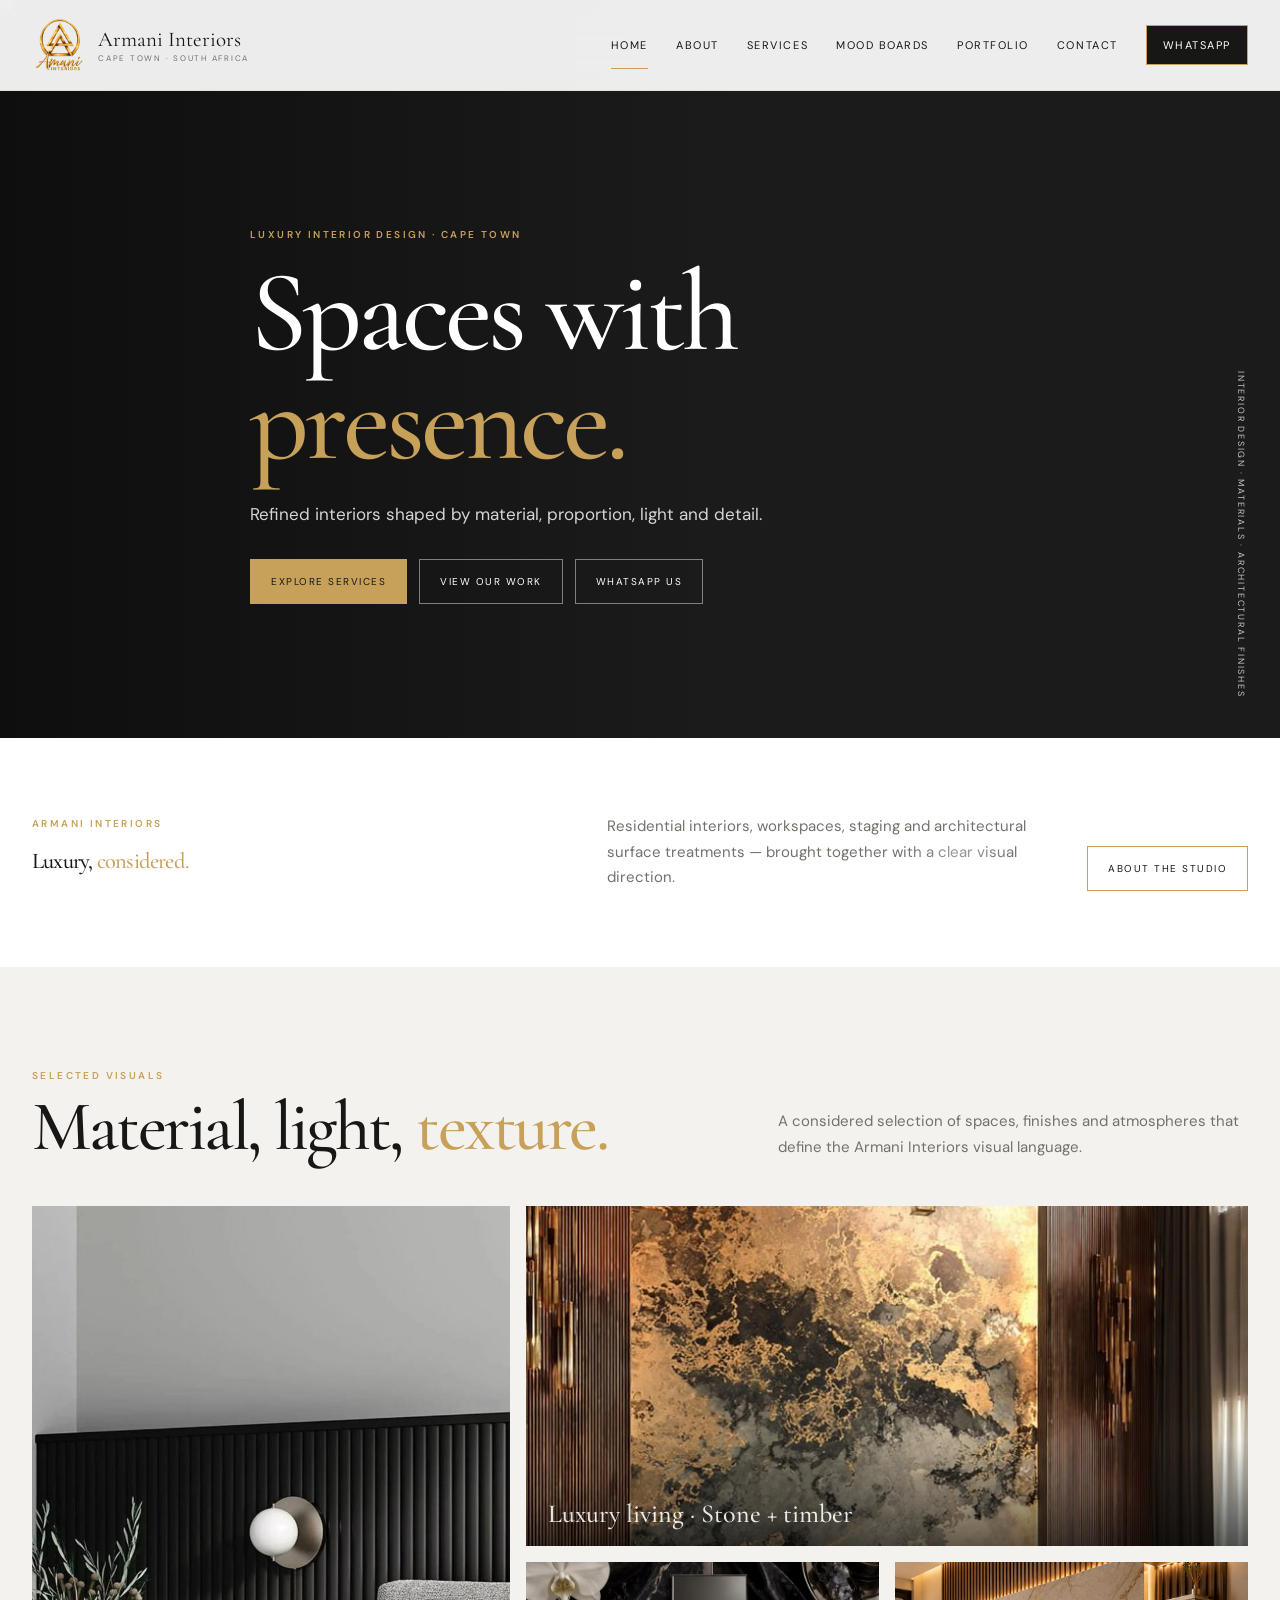
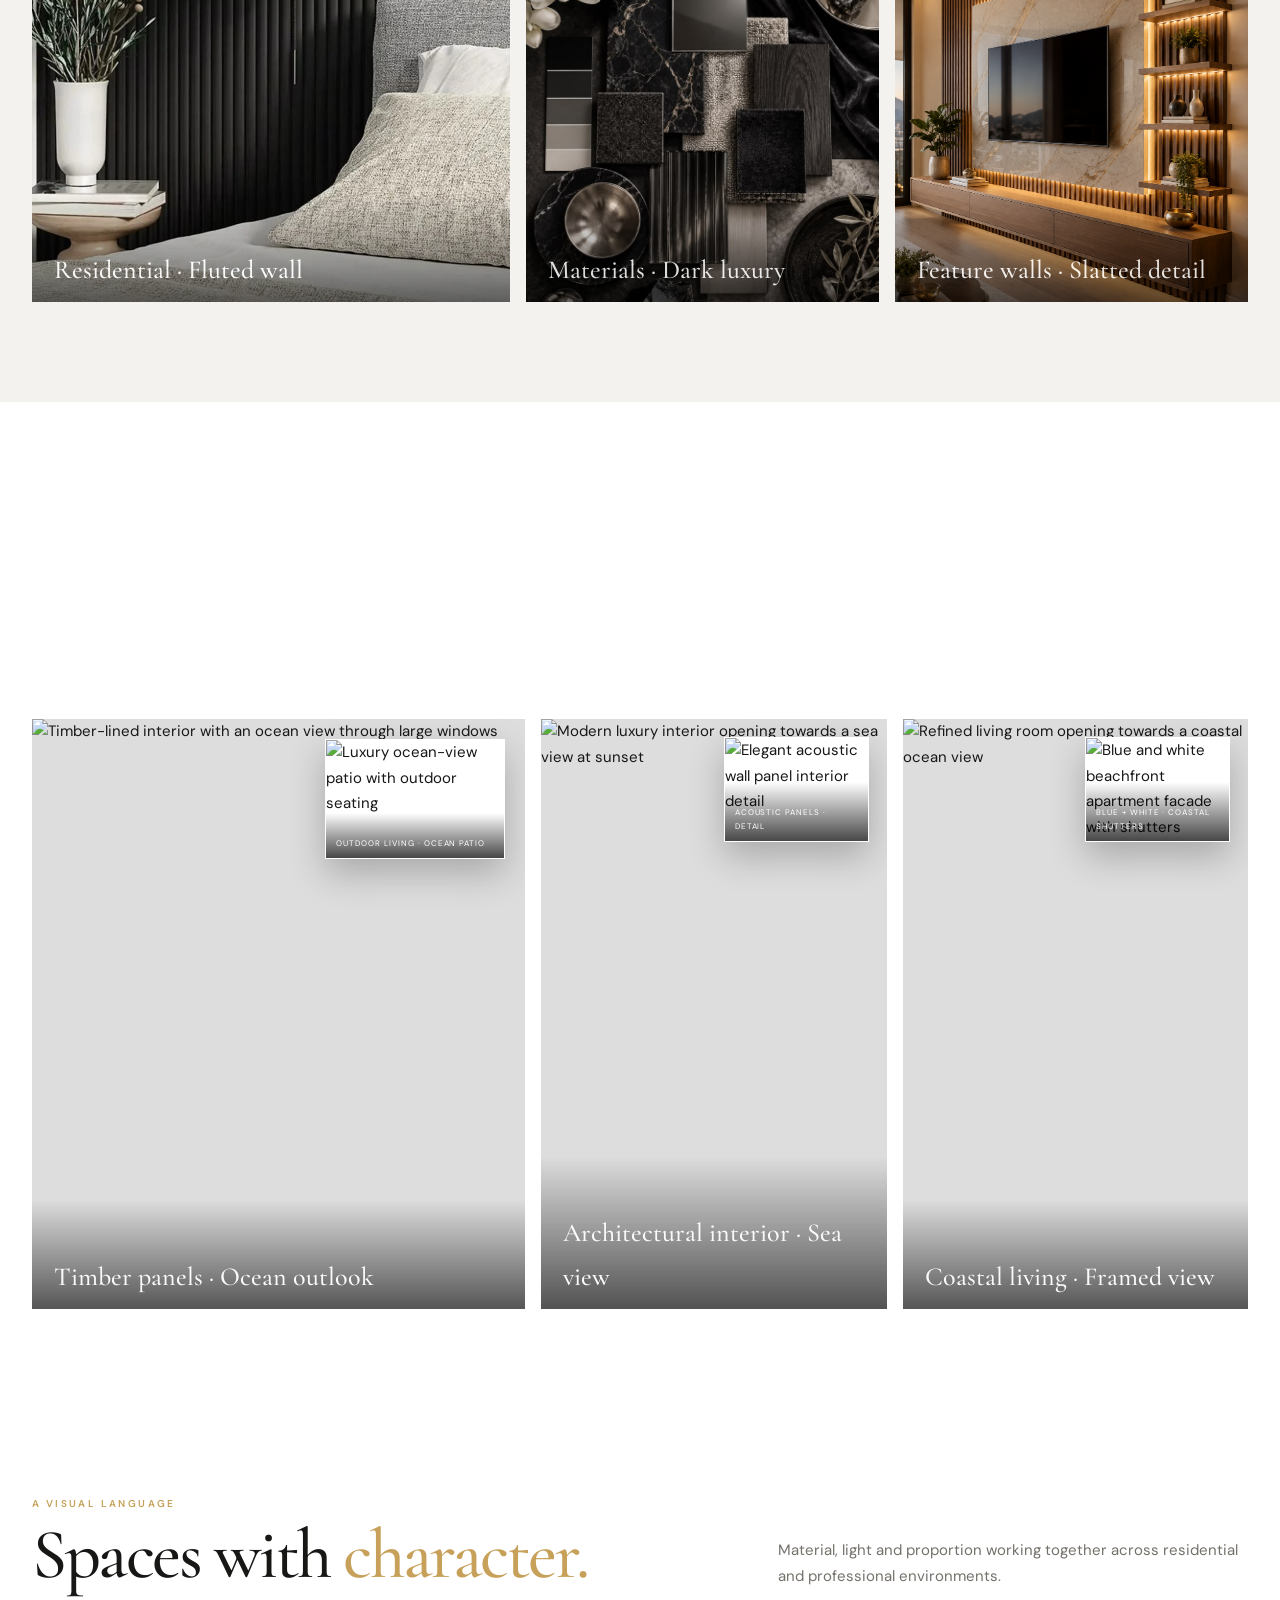
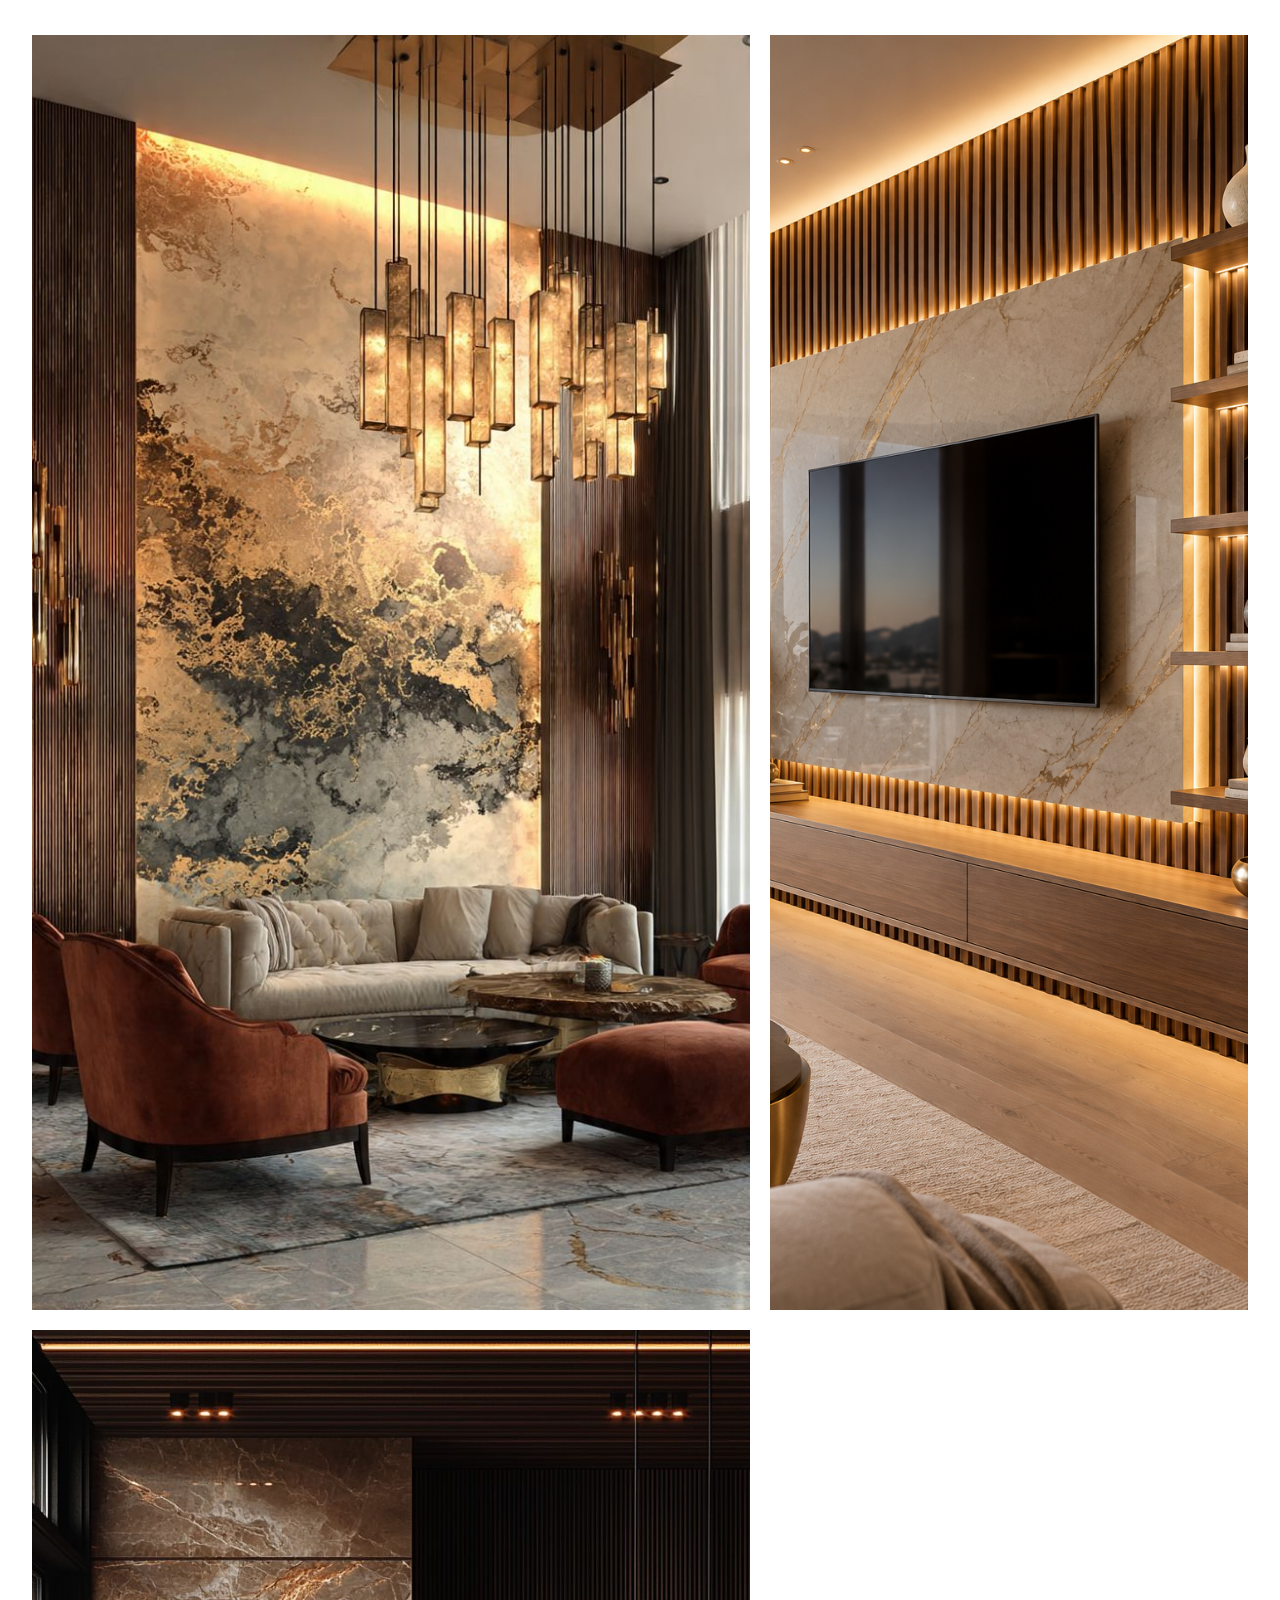
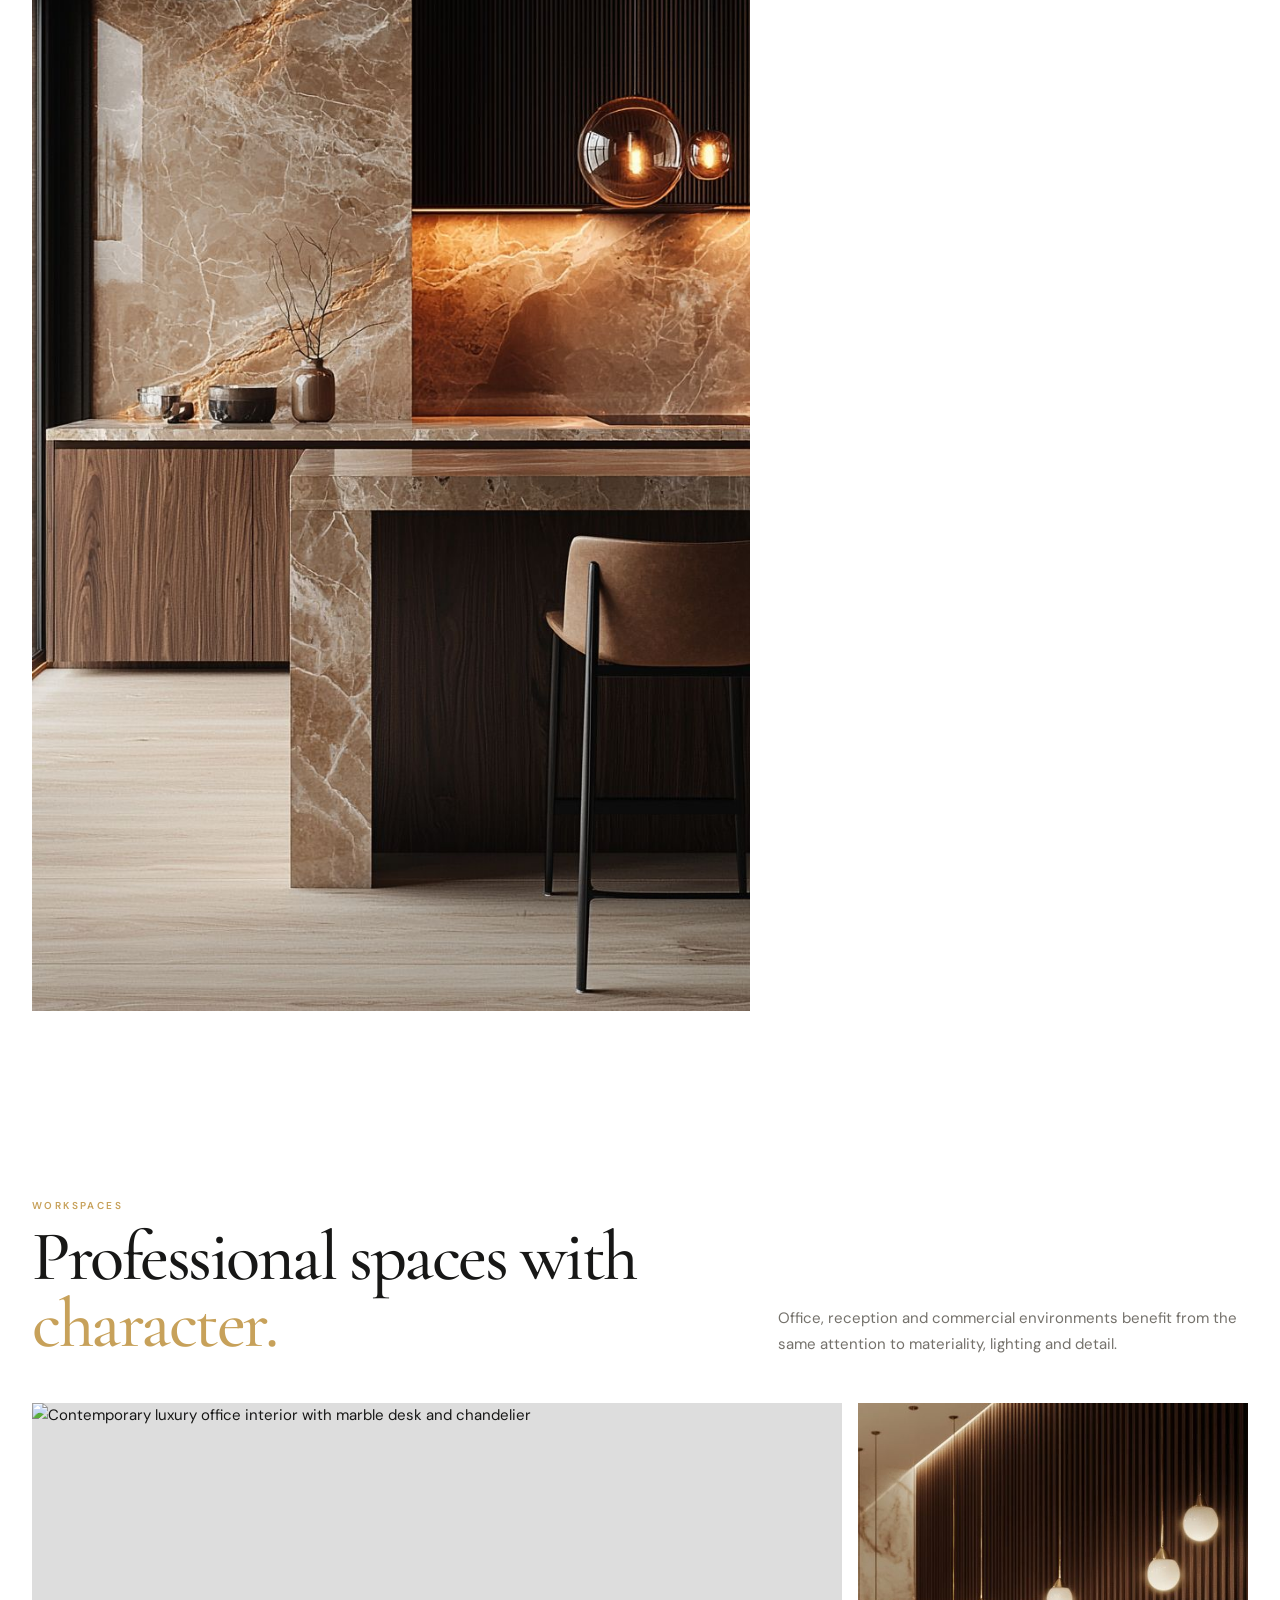
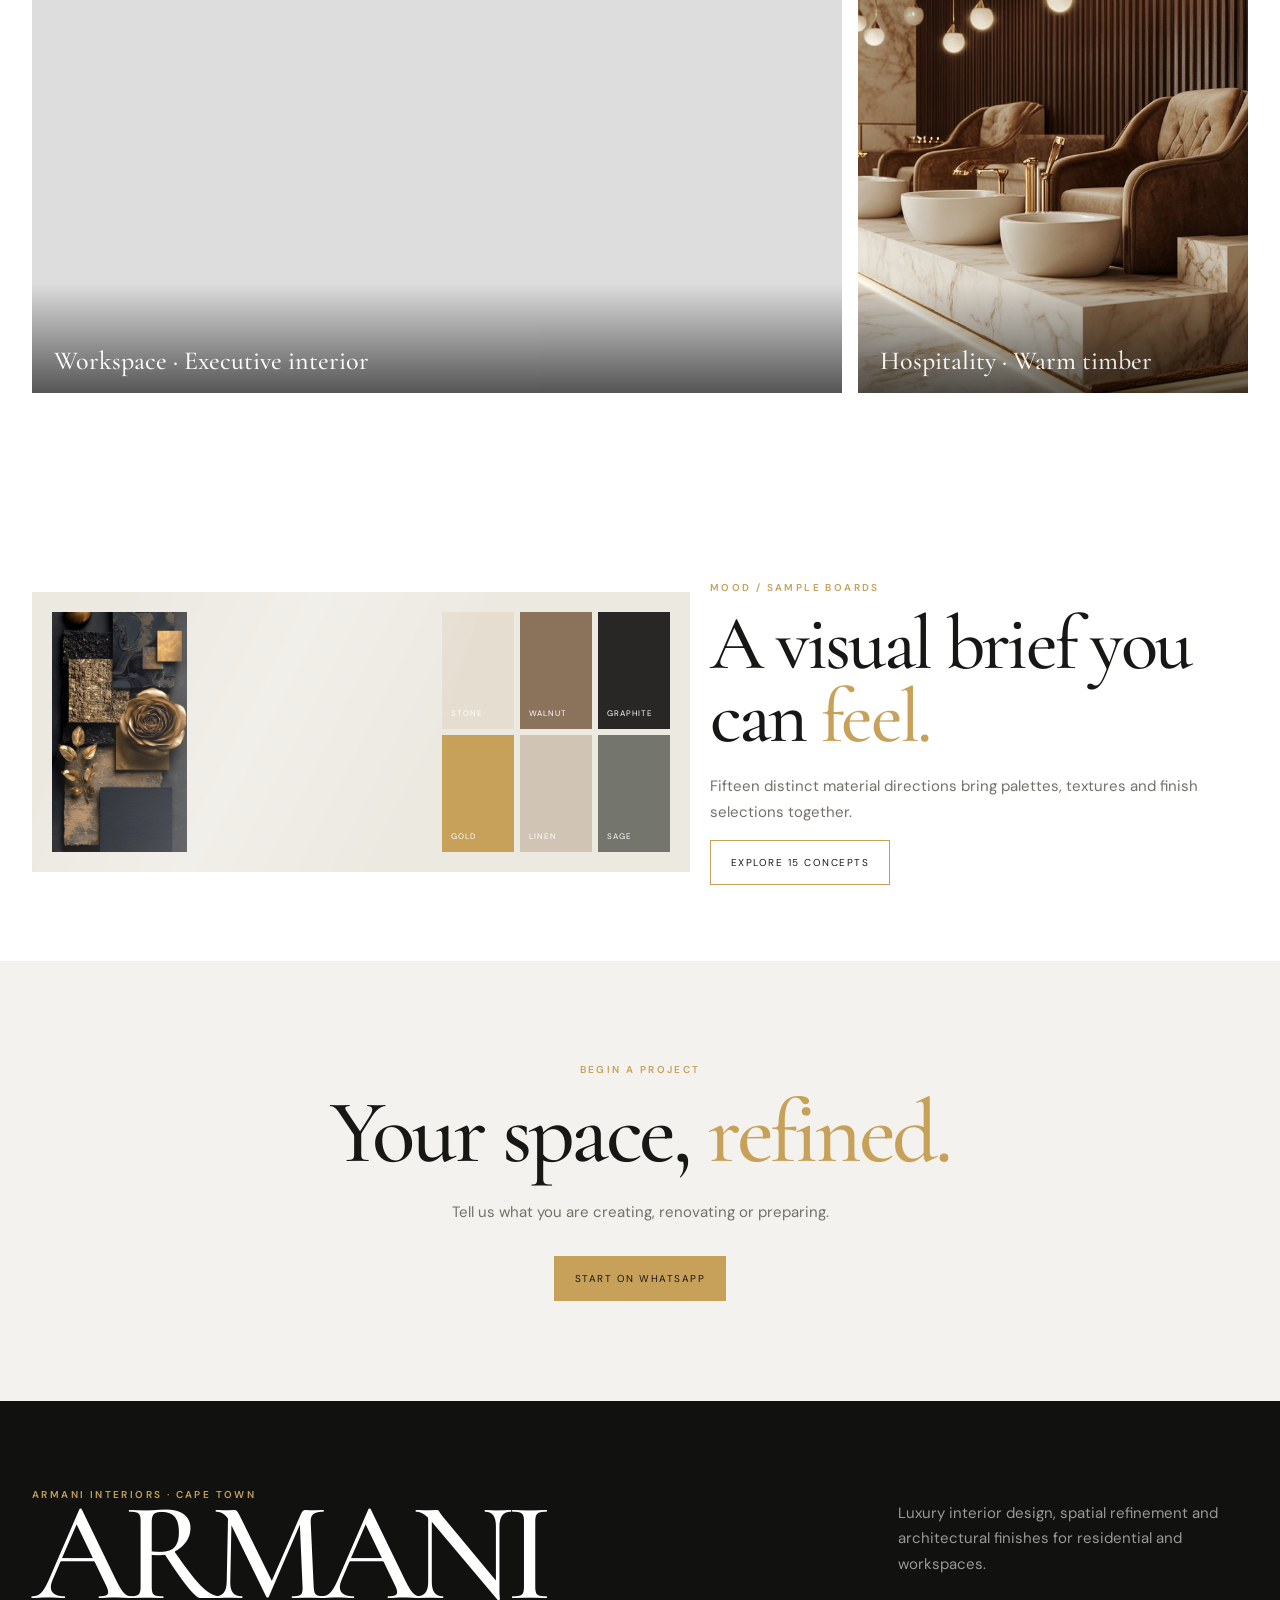
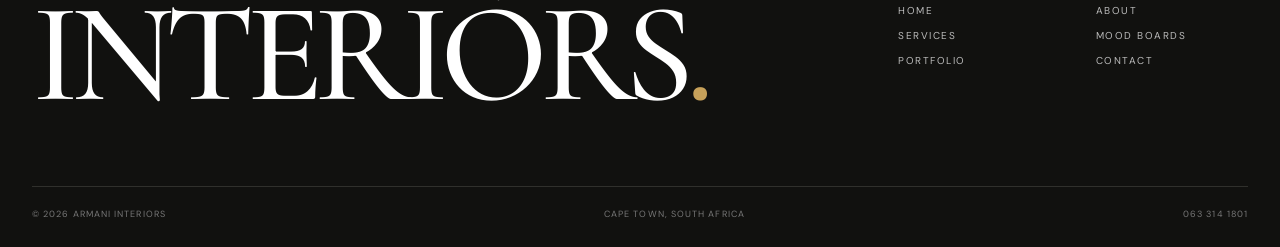
==== commit 8e689fdd: "Add files via upload" ====
--- a/index.html
+++ b/index.html
@@ -5,7 +5,7 @@
 
 <section class="home-gallery-section"><div class="wrap"><div class="section-head reveal"><div><div class="eyebrow">Selected Visuals</div><h2 class="display">Material, light, <span class="gold">texture.</span></h2></div><p>A considered selection of spaces, finishes and atmospheres that define the Armani Interiors visual language.</p></div><div class="home-gallery"><figure class="home-gallery-item tall reveal"><img src="assets/IMG-20261007-WA0002.jpg" alt="Contemporary bedroom with a black fluted feature wall"><figcaption><strong>Residential · Fluted wall</strong></figcaption></figure><figure class="home-gallery-item wide reveal delay-1"><img src="assets/IMG-20261007-WA0004.jpg" alt="Luxury lounge with marble feature wall and warm lighting"><figcaption><strong>Luxury living · Stone + timber</strong></figcaption></figure><figure class="home-gallery-item reveal delay-2"><img src="assets/IMG-20261007-WA0008.jpg" alt="Curated dark material and texture selection"><figcaption><strong>Materials · Dark luxury</strong></figcaption></figure><figure class="home-gallery-item reveal delay-3"><img src="assets/armani-media-wall.png" alt="Modern media wall with vertical timber slats and integrated lighting"><figcaption><strong>Feature walls · Slatted detail</strong></figcaption></figure></div></div></section>
 
-<section class="section coastal-home"><div class="wrap"><div class="section-head reveal"><div><div class="eyebrow">Coastal Cape Town</div><h2 class="display">Interiors that open to the <span class="gold">view.</span></h2></div><p>Ocean-facing interiors call for calm materials, generous light and architectural finishes that frame the landscape rather than compete with it.</p></div><div class="coastal-grid coastal-grid-three"><figure class="coastal-main reveal"><img src="https://images.unsplash.com/photo-1755413507686-fd1c04df3166?auto=format&fit=crop&fm=jpg&ixlib=rb-4.1.0&q=88&w=2400" alt="Timber-lined interior with an ocean view through large windows"><figcaption><strong>Timber panels · Ocean outlook</strong></figcaption></figure><figure class="coastal-side reveal delay-1"><img src="https://images.unsplash.com/photo-1774423864869-702b21c2490a?auto=format&fit=crop&fm=jpg&ixlib=rb-4.1.0&q=88&w=2400" alt="Modern luxury interior opening towards a sea view at sunset"><figcaption><strong>Architectural interior · Sea view</strong></figcaption></figure><figure class="coastal-side reveal delay-2"><img src="https://images.unsplash.com/photo-1671645794086-a46e89c013b1?auto=format&fit=crop&fm=jpg&ixlib=rb-4.1.0&q=88&w=2400" alt="Refined living room opening towards a coastal ocean view"><figcaption><strong>Coastal living · Framed view</strong></figcaption></figure></div></div></section>
+<section class="section coastal-home"><div class="wrap"><div class="section-head reveal"><div><div class="eyebrow">Coastal Cape Town</div><h2 class="display">Interiors that open to the <span class="gold">view.</span></h2></div><p>Ocean-facing interiors call for calm materials, generous light and architectural finishes that frame the landscape rather than compete with it.</p></div><div class="coastal-grid coastal-grid-three"><figure class="coastal-main reveal"><img src="https://images.unsplash.com/photo-1755413507686-fd1c04df3166?auto=format&fit=crop&fm=jpg&ixlib=rb-4.1.0&q=88&w=2400" alt="Timber-lined interior with an ocean view through large windows"><div class="coastal-inset patio-inset"><img src="https://images.unsplash.com/photo-1641924671057-1881a0d96f4b?auto=format&fit=crop&fm=jpg&ixlib=rb-4.1.0&q=88&w=1400" alt="Luxury ocean-view patio with outdoor seating" loading="lazy"><span>Outdoor living · Ocean patio</span></div><figcaption><strong>Timber panels · Ocean outlook</strong></figcaption></figure><figure class="coastal-side reveal delay-1"><img src="https://images.unsplash.com/photo-1774423864869-702b21c2490a?auto=format&fit=crop&fm=jpg&ixlib=rb-4.1.0&q=88&w=2400" alt="Modern luxury interior opening towards a sea view at sunset"><div class="coastal-inset detail-inset"><img src="https://images.unsplash.com/photo-1701421052815-a66c64693978?auto=format&fit=crop&fm=jpg&ixlib=rb-4.1.0&q=88&w=1200" alt="Elegant acoustic wall panel interior detail" loading="lazy"><span>Acoustic panels · Detail</span></div><figcaption><strong>Architectural interior · Sea view</strong></figcaption></figure><figure class="coastal-side reveal delay-2"><img src="https://images.unsplash.com/photo-1671645794086-a46e89c013b1?auto=format&fit=crop&fm=jpg&ixlib=rb-4.1.0&q=88&w=2400" alt="Refined living room opening towards a coastal ocean view"><div class="coastal-inset detail-inset"><img src="https://images.unsplash.com/photo-1697395132360-7154c9da8fde?auto=format&fit=crop&fm=jpg&ixlib=rb-4.1.0&q=88&w=1200" alt="Blue and white beachfront apartment facade with shutters" loading="lazy"><span>Blue + white · Coastal shutters</span></div><figcaption><strong>Coastal living · Framed view</strong></figcaption></figure></div></div></section>
 
 <section class="section-sm"><div class="wrap"><div class="section-head reveal"><div><div class="eyebrow">A visual language</div><h2 class="display">Spaces with <span class="gold">character.</span></h2></div><p>Material, light and proportion working together across residential and professional environments.</p></div><div class="editorial image-led-home"><div class="large image-frame reveal"><img src="assets/IMG-20261007-WA0004.jpg" alt="Luxury lounge with dramatic marble feature wall and warm lighting" loading="lazy"></div><div class="small image-frame reveal delay-1"><img src="assets/armani-media-wall.png" alt="Contemporary media wall with vertical timber panels" loading="lazy"></div><div class="small image-frame reveal delay-2"><img src="assets/IMG-20261007-WA0003.jpg" alt="Contemporary kitchen with stone and timber finishes" loading="lazy"></div></div></div></section>
 
@@ -14,4 +14,4 @@
 <section class="section-sm"><div class="wrap mini-board"><div class="board-visual reveal"><img src="assets/IMG-20261007-WA0001.jpg" alt="Dark gold and graphite interior material mood board reference" loading="lazy"><div class="swatches"><span class="swatch" style="background:#e5ddd0">Stone</span><span class="swatch" style="background:#8b725b">Walnut</span><span class="swatch" style="background:#282725">Graphite</span><span class="swatch" style="background:#c7a15a">Gold</span><span class="swatch" style="background:#d0c5b5">Linen</span><span class="swatch" style="background:#74766d">Sage</span></div></div><div class="reveal delay-1"><div class="eyebrow">Mood / Sample Boards</div><h2 class="display" style="font-size:clamp(50px,6vw,85px);margin:12px 0 20px">A visual brief you can <span class="gold">feel.</span></h2><p style="color:var(--gray)">Fifteen distinct material directions bring palettes, textures and finish selections together.</p><a class="btn" href="mood-boards.html">Explore 15 Concepts</a></div></div></section>
 
 <section class="cta-band"><div class="eyebrow">Begin a project</div><h2 class="display">Your space, <span class="gold">refined.</span></h2><p>Tell us what you are creating, renovating or preparing.</p><a class="btn gold-btn" data-whatsapp target="_blank" rel="noopener">Start on WhatsApp</a></section></main>
-<footer class="footer"><div class="wrap"><div class="footer-top"><div><div class="eyebrow">Armani Interiors · Cape Town</div><h2>ARMANI<span>.</span></h2></div><div class="footer-copy"><p>Luxury interior design, spatial refinement and architectural finishes for residential and workspaces.</p><div class="footer-links"><a href="index.html">Home</a><a href="about.html">About</a><a href="services.html">Services</a><a href="mood-boards.html">Mood Boards</a><a href="portfolio.html">Portfolio</a><a href="contact.html">Contact</a></div></div></div><div class="footer-bottom"><span>© 2026 Armani Interiors</span><span>Cape Town, South Africa</span><span>063 314 1801</span></div></div></footer><script src="script.js"></script></body></html>
+<footer class="footer"><div class="wrap"><div class="footer-top"><div><div class="eyebrow">Armani Interiors · Cape Town</div><h2>ARMANI INTERIORS<span>.</span></h2></div><div class="footer-copy"><p>Luxury interior design, spatial refinement and architectural finishes for residential and workspaces.</p><div class="footer-links"><a href="index.html">Home</a><a href="about.html">About</a><a href="services.html">Services</a><a href="mood-boards.html">Mood Boards</a><a href="portfolio.html">Portfolio</a><a href="contact.html">Contact</a></div></div></div><div class="footer-bottom"><span>© 2026 Armani Interiors</span><span>Cape Town, South Africa</span><span>063 314 1801</span></div></div></footer><script src="script.js"></script></body></html>
--- a/styles.css
+++ b/styles.css
@@ -207,3 +207,48 @@
 .section,.section-sm,.home-gallery-section,.cta-band{animation:sectionAppear .9s ease both;}
 @keyframes sectionAppear{from{opacity:.72}to{opacity:1}}
 @media(prefers-reduced-motion:reduce){.section,.section-sm,.home-gallery-section,.cta-band{animation:none!important}}
+
+/* Coastal visual-content enhancement — additive only; existing geometry and components remain unchanged. */
+.coastal-inset{
+  position:absolute;
+  z-index:3;
+  width:clamp(145px,23%,260px);
+  aspect-ratio:1.38;
+  right:18px;
+  top:18px;
+  overflow:hidden;
+  border:1px solid rgba(255,255,255,.72);
+  box-shadow:0 14px 34px rgba(0,0,0,.24);
+  background:#fff;
+  transform:translateY(0);
+  transition:transform .5s cubic-bezier(.2,.8,.2,1),box-shadow .5s ease;
+}
+.coastal-inset img{display:block;width:100%!important;height:100%!important;min-height:0!important;object-fit:cover;transition:transform .7s ease}
+.coastal-inset span{
+  position:absolute;left:0;right:0;bottom:0;
+  padding:24px 10px 8px;
+  color:#fff;font-size:8px;letter-spacing:.12em;text-transform:uppercase;
+  background:linear-gradient(transparent,rgba(0,0,0,.72));
+}
+.coastal-main:hover .coastal-inset,.coastal-side:hover .coastal-inset{transform:translateY(-4px);box-shadow:0 20px 42px rgba(0,0,0,.3)}
+.coastal-main:hover .coastal-inset img,.coastal-side:hover .coastal-inset img{transform:scale(1.045)}
+.patio-inset{width:clamp(180px,30%,330px);aspect-ratio:1.5;top:20px;right:20px}
+.service-image-inset,.portfolio-image-inset{
+  position:absolute;z-index:3;right:18px;bottom:18px;
+  width:clamp(150px,25%,270px);aspect-ratio:1.38;overflow:hidden;
+  border:1px solid rgba(255,255,255,.8);box-shadow:0 14px 34px rgba(0,0,0,.22);
+  background:#fff;transition:transform .5s cubic-bezier(.2,.8,.2,1),box-shadow .5s ease;
+}
+.service-image-inset img,.portfolio-image-inset img{width:100%!important;height:100%!important;object-fit:cover;display:block;transition:transform .7s ease}
+.service-image-inset span,.portfolio-image-inset span{
+  position:absolute;left:0;right:0;bottom:0;padding:22px 9px 7px;
+  color:#fff;font-size:8px;letter-spacing:.12em;text-transform:uppercase;
+  background:linear-gradient(transparent,rgba(0,0,0,.72));
+}
+.service-image-inset:hover,.portfolio-image-inset:hover{transform:translateY(-5px);box-shadow:0 20px 42px rgba(0,0,0,.28)}
+.service-image-inset:hover img,.portfolio-image-inset:hover img{transform:scale(1.05)}
+@media(max-width:560px){
+  .coastal-inset{width:42%;right:10px;top:10px}
+  .patio-inset{width:52%}
+  .service-image-inset,.portfolio-image-inset{width:42%;right:10px;bottom:10px}
+}
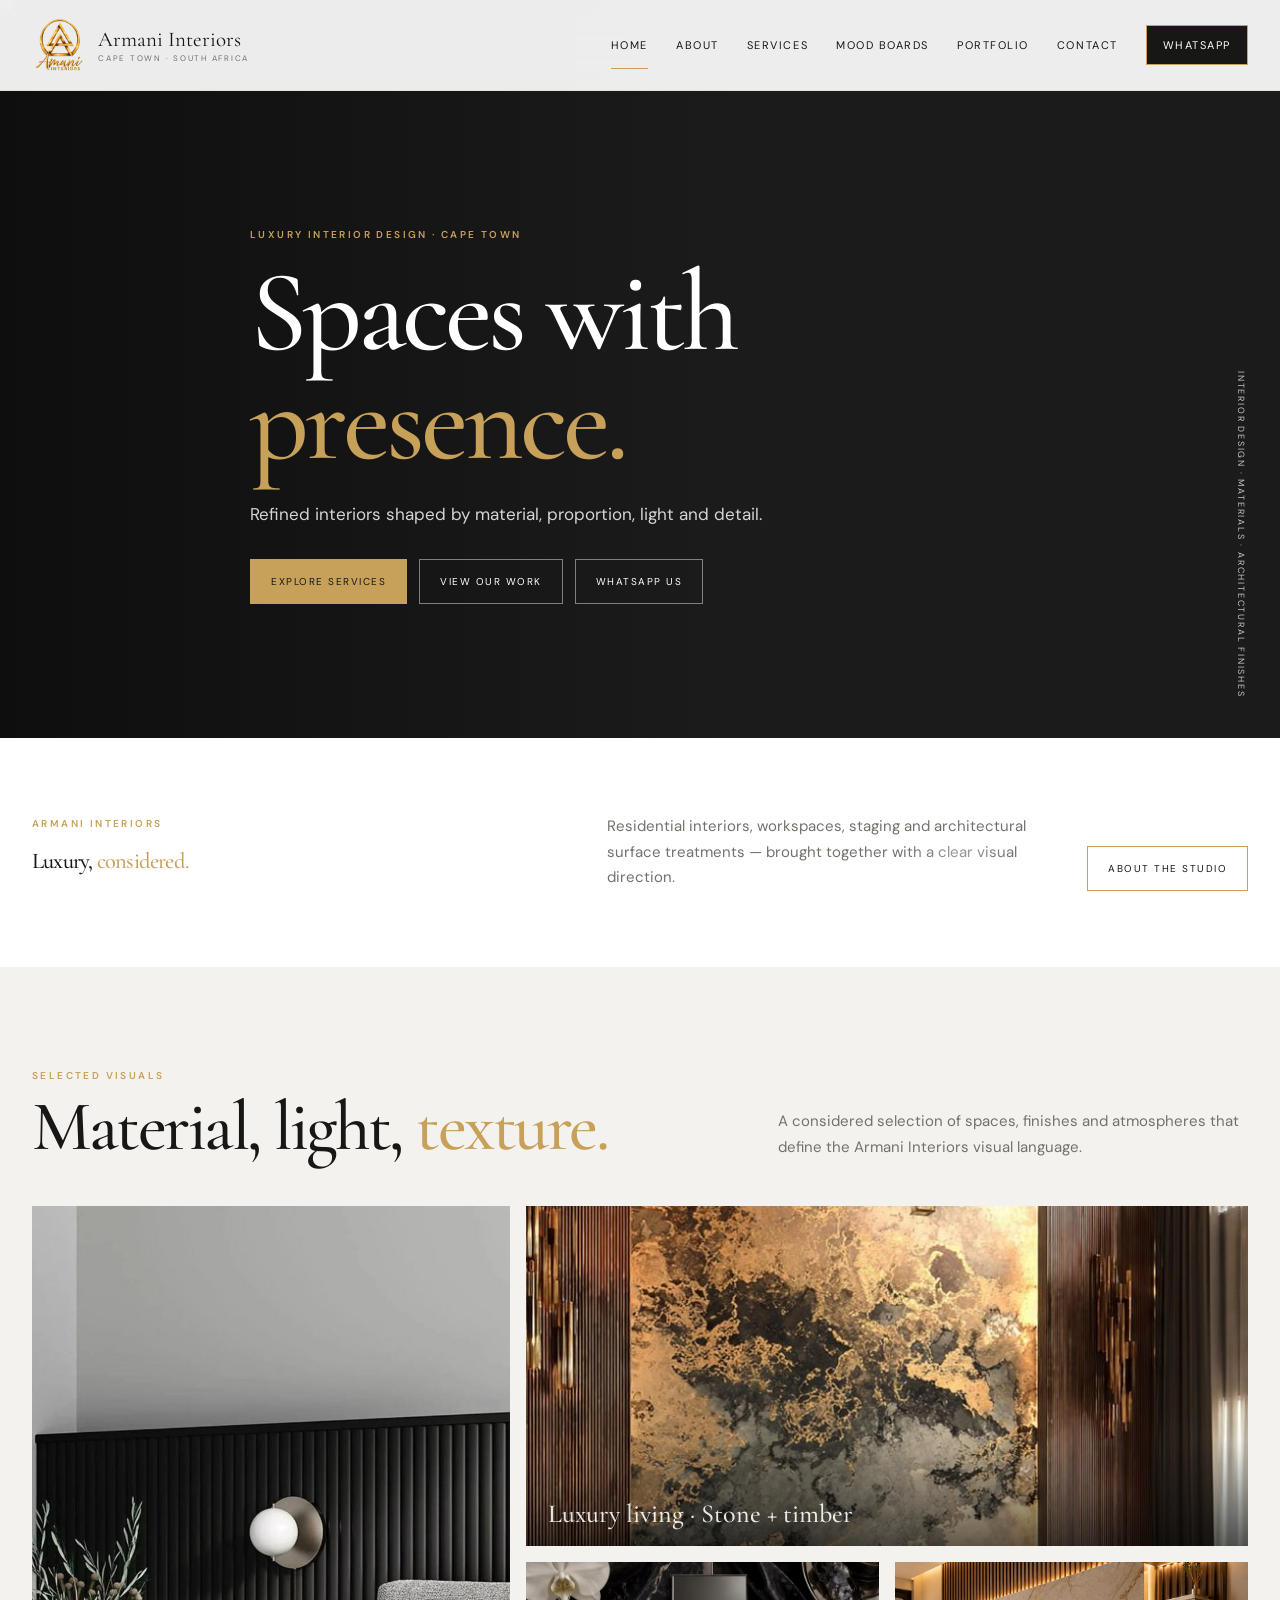
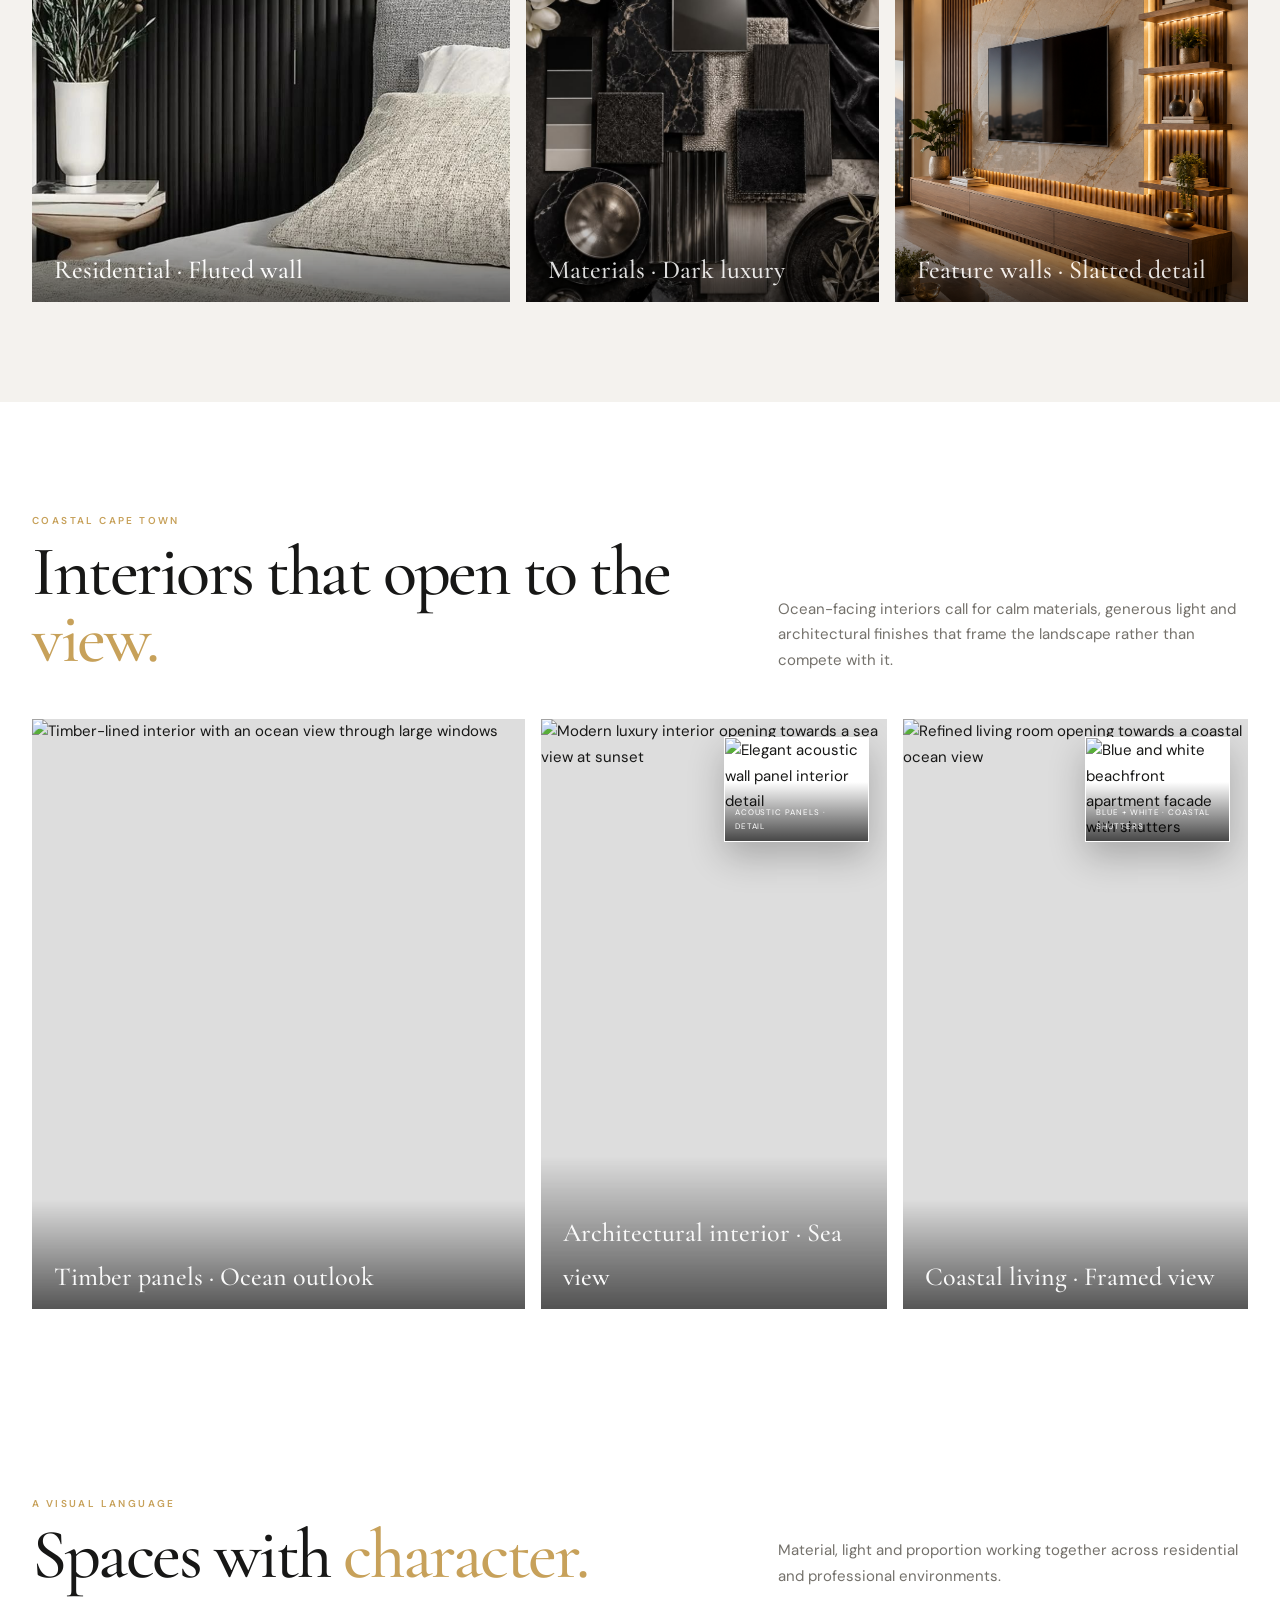
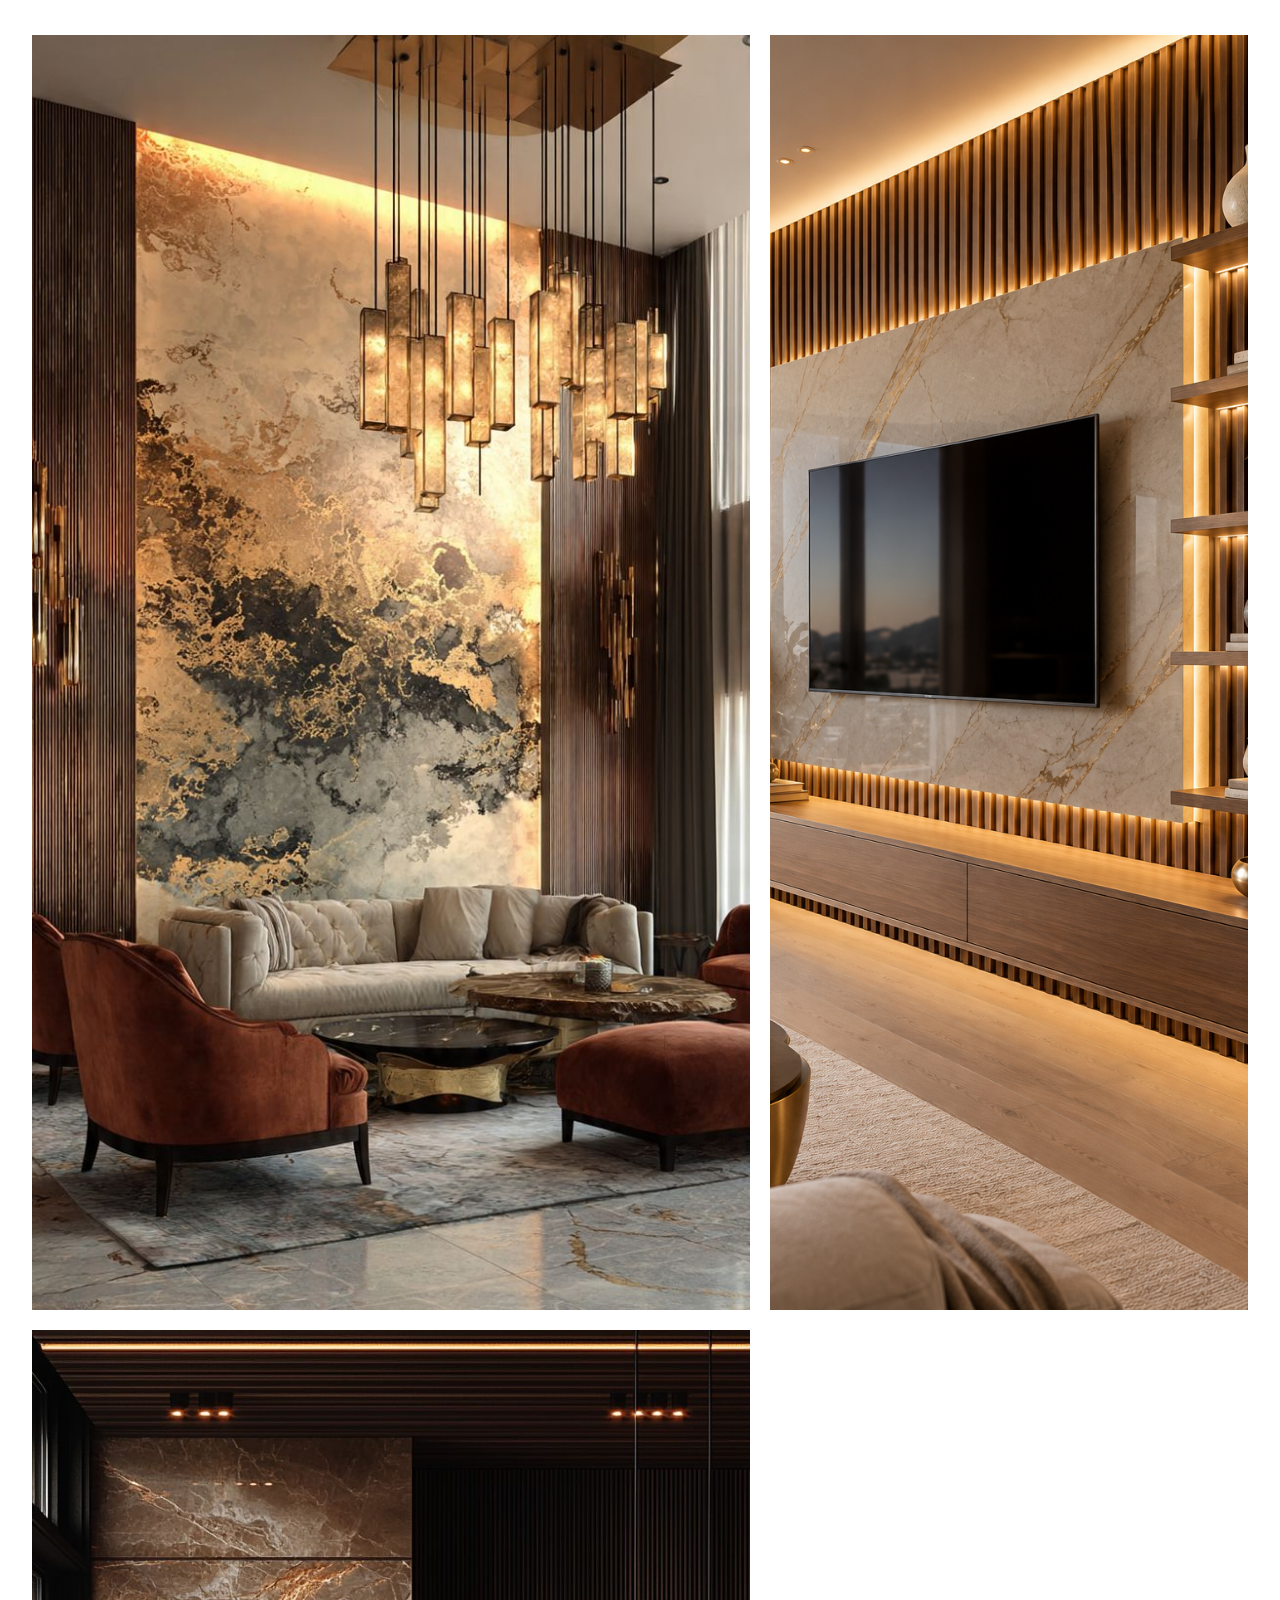
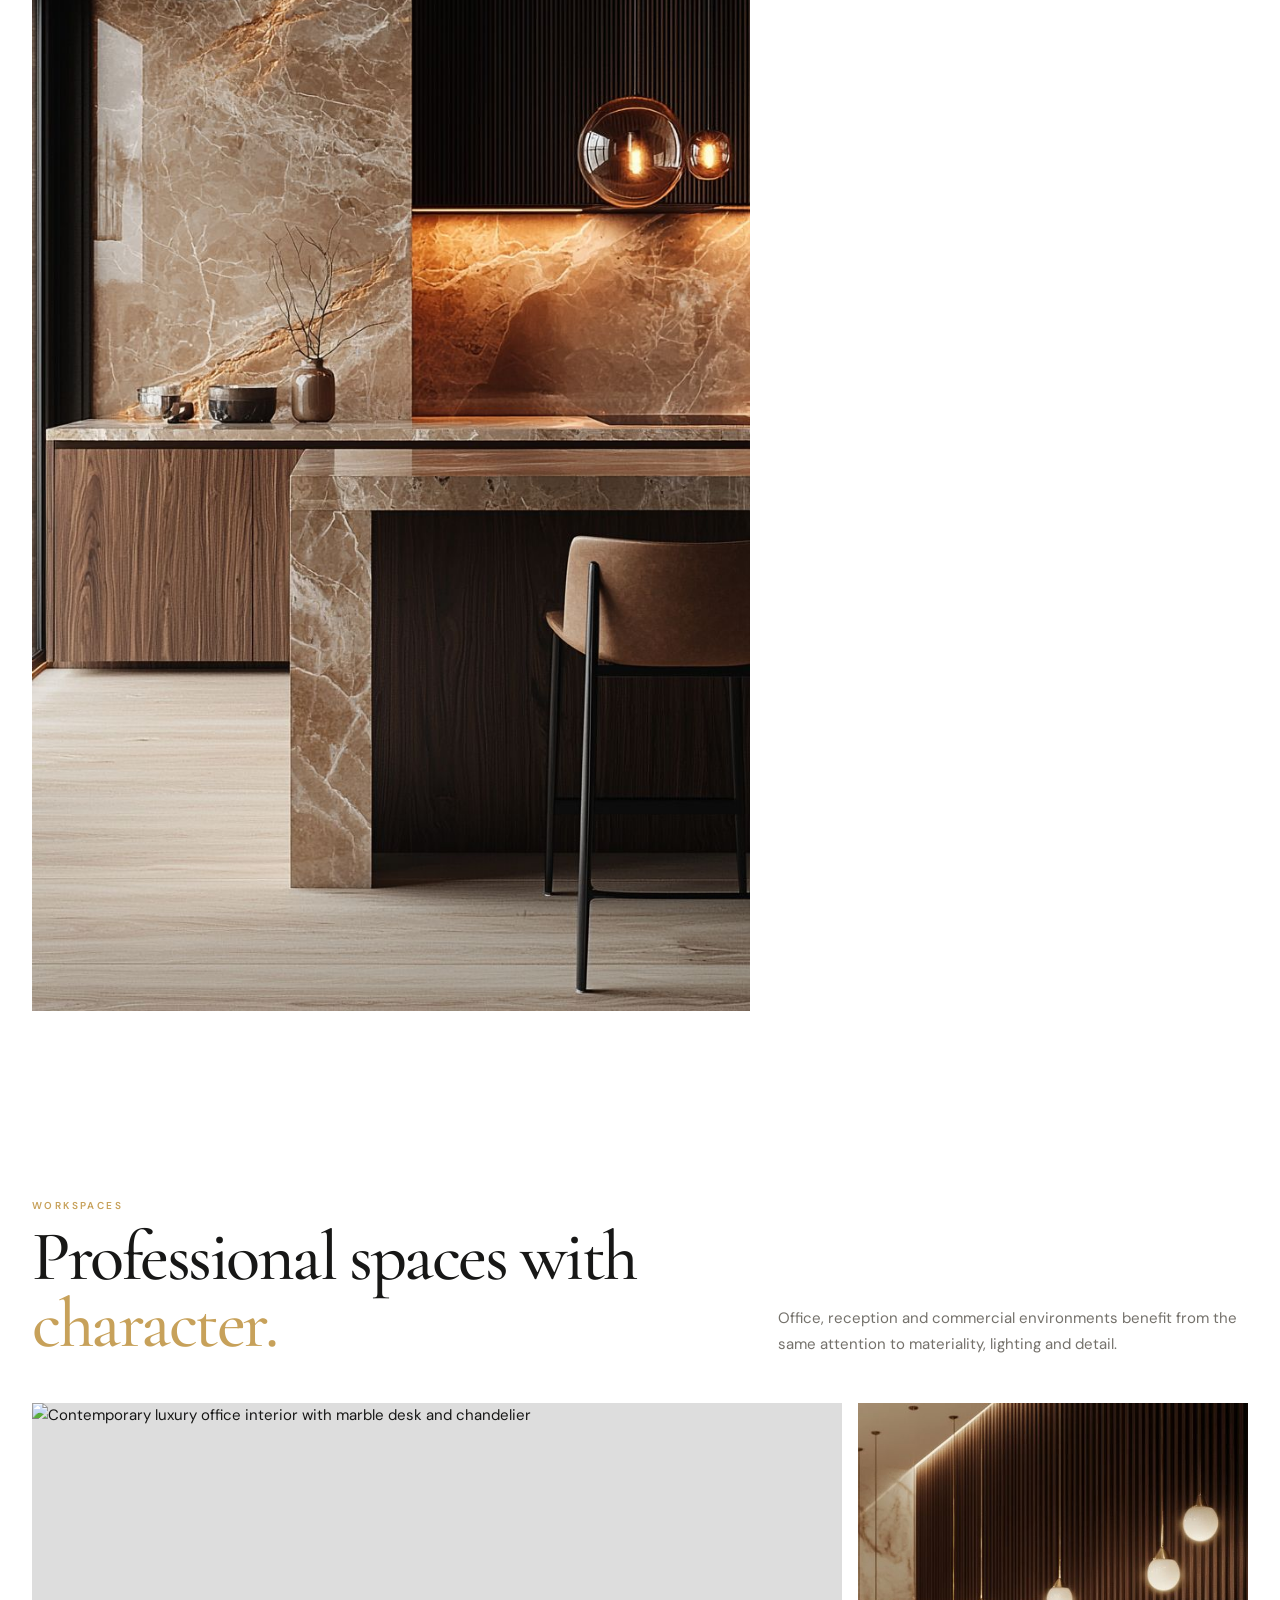
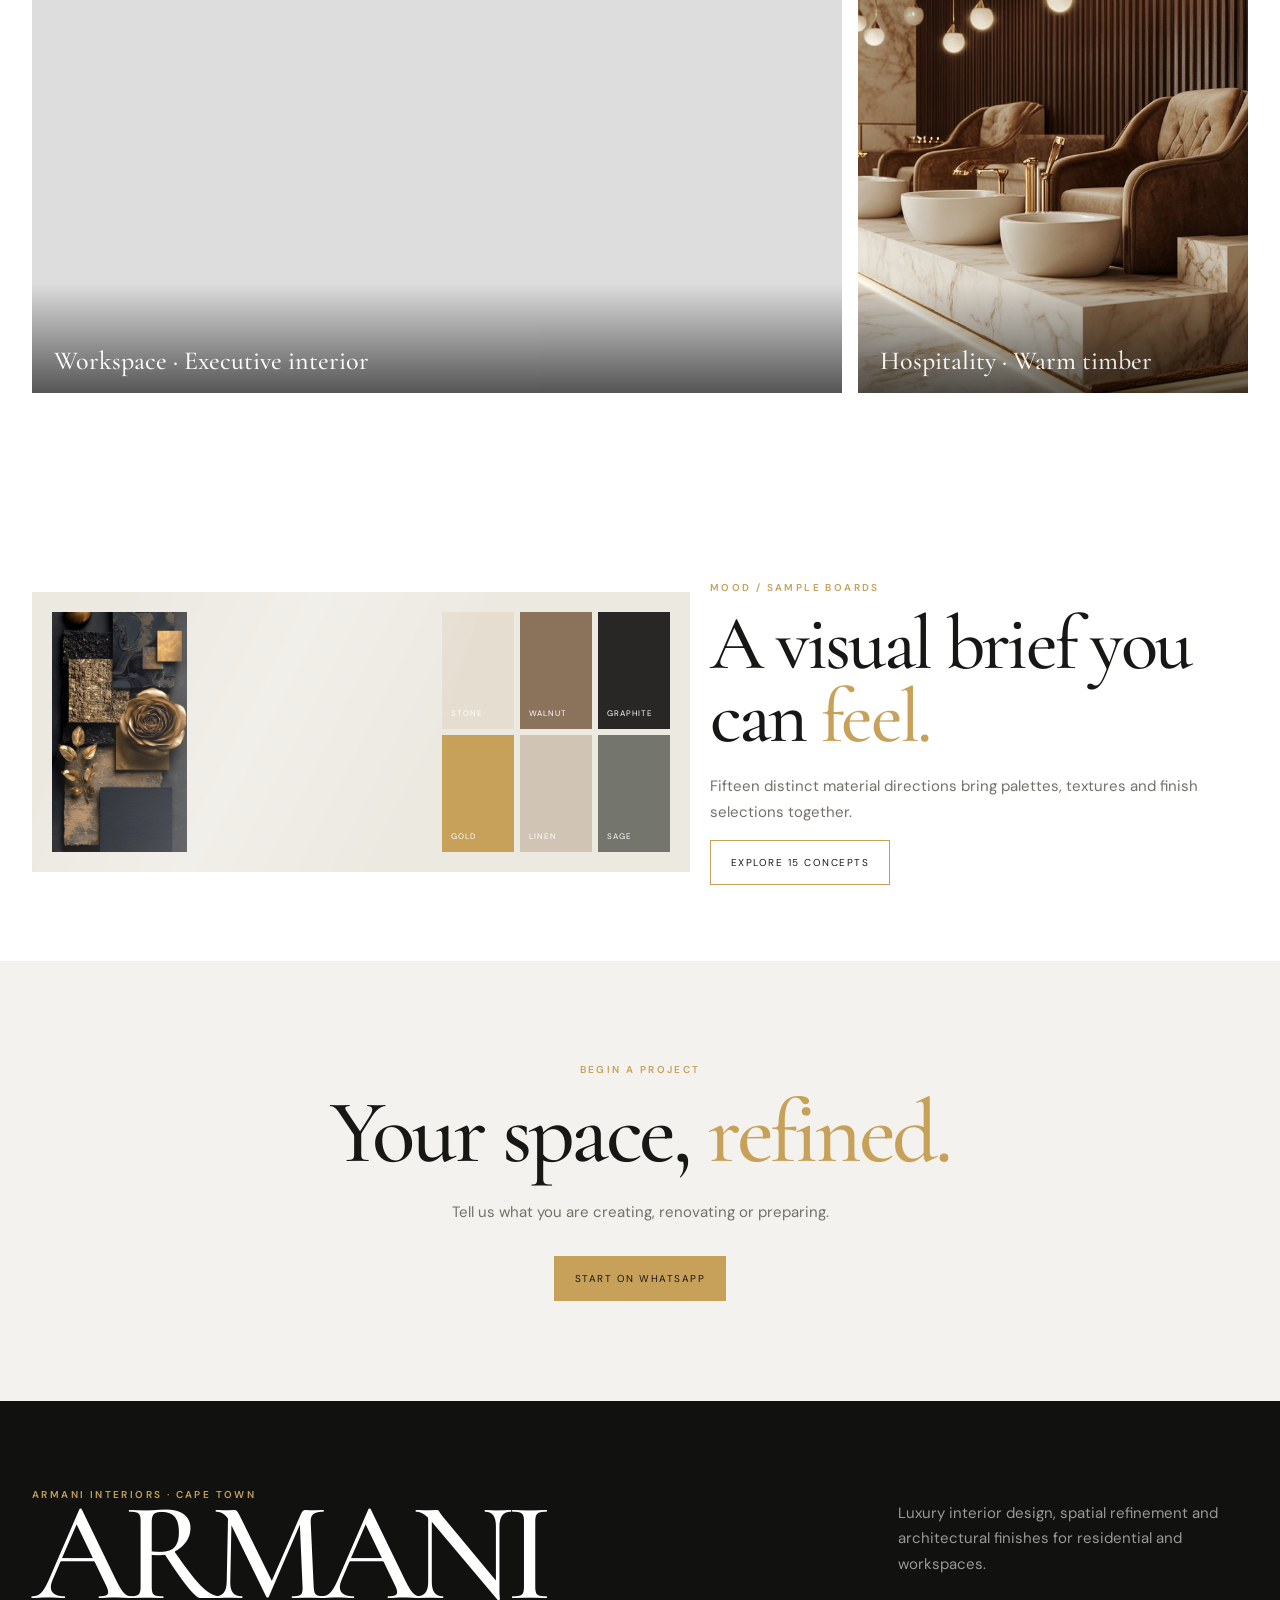
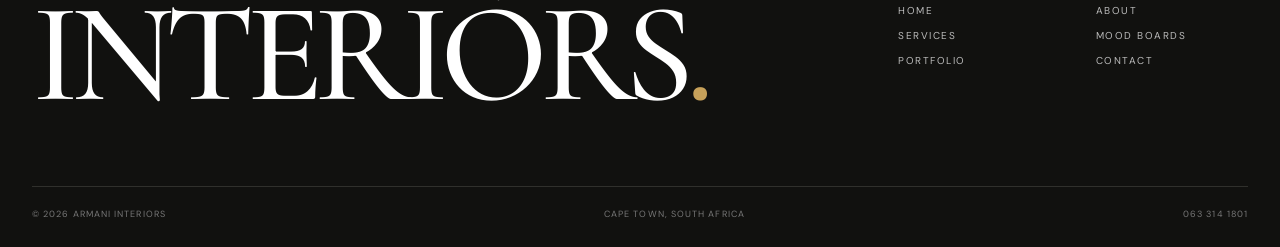
==== commit f4df2216: "Add files via upload" ====
--- a/index.html
+++ b/index.html
@@ -5,7 +5,7 @@
 
 <section class="home-gallery-section"><div class="wrap"><div class="section-head reveal"><div><div class="eyebrow">Selected Visuals</div><h2 class="display">Material, light, <span class="gold">texture.</span></h2></div><p>A considered selection of spaces, finishes and atmospheres that define the Armani Interiors visual language.</p></div><div class="home-gallery"><figure class="home-gallery-item tall reveal"><img src="assets/IMG-20261007-WA0002.jpg" alt="Contemporary bedroom with a black fluted feature wall"><figcaption><strong>Residential · Fluted wall</strong></figcaption></figure><figure class="home-gallery-item wide reveal delay-1"><img src="assets/IMG-20261007-WA0004.jpg" alt="Luxury lounge with marble feature wall and warm lighting"><figcaption><strong>Luxury living · Stone + timber</strong></figcaption></figure><figure class="home-gallery-item reveal delay-2"><img src="assets/IMG-20261007-WA0008.jpg" alt="Curated dark material and texture selection"><figcaption><strong>Materials · Dark luxury</strong></figcaption></figure><figure class="home-gallery-item reveal delay-3"><img src="assets/armani-media-wall.png" alt="Modern media wall with vertical timber slats and integrated lighting"><figcaption><strong>Feature walls · Slatted detail</strong></figcaption></figure></div></div></section>
 
-<section class="section coastal-home"><div class="wrap"><div class="section-head reveal"><div><div class="eyebrow">Coastal Cape Town</div><h2 class="display">Interiors that open to the <span class="gold">view.</span></h2></div><p>Ocean-facing interiors call for calm materials, generous light and architectural finishes that frame the landscape rather than compete with it.</p></div><div class="coastal-grid coastal-grid-three"><figure class="coastal-main reveal"><img src="https://images.unsplash.com/photo-1755413507686-fd1c04df3166?auto=format&fit=crop&fm=jpg&ixlib=rb-4.1.0&q=88&w=2400" alt="Timber-lined interior with an ocean view through large windows"><div class="coastal-inset patio-inset"><img src="https://images.unsplash.com/photo-1641924671057-1881a0d96f4b?auto=format&fit=crop&fm=jpg&ixlib=rb-4.1.0&q=88&w=1400" alt="Luxury ocean-view patio with outdoor seating" loading="lazy"><span>Outdoor living · Ocean patio</span></div><figcaption><strong>Timber panels · Ocean outlook</strong></figcaption></figure><figure class="coastal-side reveal delay-1"><img src="https://images.unsplash.com/photo-1774423864869-702b21c2490a?auto=format&fit=crop&fm=jpg&ixlib=rb-4.1.0&q=88&w=2400" alt="Modern luxury interior opening towards a sea view at sunset"><div class="coastal-inset detail-inset"><img src="https://images.unsplash.com/photo-1701421052815-a66c64693978?auto=format&fit=crop&fm=jpg&ixlib=rb-4.1.0&q=88&w=1200" alt="Elegant acoustic wall panel interior detail" loading="lazy"><span>Acoustic panels · Detail</span></div><figcaption><strong>Architectural interior · Sea view</strong></figcaption></figure><figure class="coastal-side reveal delay-2"><img src="https://images.unsplash.com/photo-1671645794086-a46e89c013b1?auto=format&fit=crop&fm=jpg&ixlib=rb-4.1.0&q=88&w=2400" alt="Refined living room opening towards a coastal ocean view"><div class="coastal-inset detail-inset"><img src="https://images.unsplash.com/photo-1697395132360-7154c9da8fde?auto=format&fit=crop&fm=jpg&ixlib=rb-4.1.0&q=88&w=1200" alt="Blue and white beachfront apartment facade with shutters" loading="lazy"><span>Blue + white · Coastal shutters</span></div><figcaption><strong>Coastal living · Framed view</strong></figcaption></figure></div></div></section>
+<section class="section coastal-home"><div class="wrap"><div class="section-head reveal"><div><div class="eyebrow">Coastal Cape Town</div><h2 class="display">Interiors that open to the <span class="gold">view.</span></h2></div><p>Ocean-facing interiors call for calm materials, generous light and architectural finishes that frame the landscape rather than compete with it.</p></div><div class="coastal-grid coastal-grid-three"><figure class="coastal-main reveal"><img src="https://images.unsplash.com/photo-1755413507686-fd1c04df3166?auto=format&fit=crop&fm=jpg&ixlib=rb-4.1.0&q=88&w=2400" alt="Timber-lined interior with an ocean view through large windows"><figcaption><strong>Timber panels · Ocean outlook</strong></figcaption></figure><figure class="coastal-side reveal delay-1"><img src="https://images.unsplash.com/photo-1774423864869-702b21c2490a?auto=format&fit=crop&fm=jpg&ixlib=rb-4.1.0&q=88&w=2400" alt="Modern luxury interior opening towards a sea view at sunset"><div class="coastal-inset detail-inset"><img src="https://images.unsplash.com/photo-1701421052815-a66c64693978?auto=format&fit=crop&fm=jpg&ixlib=rb-4.1.0&q=88&w=1200" alt="Elegant acoustic wall panel interior detail" loading="lazy"><span>Acoustic panels · Detail</span></div><figcaption><strong>Architectural interior · Sea view</strong></figcaption></figure><figure class="coastal-side reveal delay-2"><img src="https://images.unsplash.com/photo-1671645794086-a46e89c013b1?auto=format&fit=crop&fm=jpg&ixlib=rb-4.1.0&q=88&w=2400" alt="Refined living room opening towards a coastal ocean view"><div class="coastal-inset detail-inset"><img src="https://images.unsplash.com/photo-1697395132360-7154c9da8fde?auto=format&fit=crop&fm=jpg&ixlib=rb-4.1.0&q=88&w=1200" alt="Blue and white beachfront apartment facade with shutters" loading="lazy"><span>Blue + white · Coastal shutters</span></div><figcaption><strong>Coastal living · Framed view</strong></figcaption></figure></div></div></section>
 
 <section class="section-sm"><div class="wrap"><div class="section-head reveal"><div><div class="eyebrow">A visual language</div><h2 class="display">Spaces with <span class="gold">character.</span></h2></div><p>Material, light and proportion working together across residential and professional environments.</p></div><div class="editorial image-led-home"><div class="large image-frame reveal"><img src="assets/IMG-20261007-WA0004.jpg" alt="Luxury lounge with dramatic marble feature wall and warm lighting" loading="lazy"></div><div class="small image-frame reveal delay-1"><img src="assets/armani-media-wall.png" alt="Contemporary media wall with vertical timber panels" loading="lazy"></div><div class="small image-frame reveal delay-2"><img src="assets/IMG-20261007-WA0003.jpg" alt="Contemporary kitchen with stone and timber finishes" loading="lazy"></div></div></div></section>
 
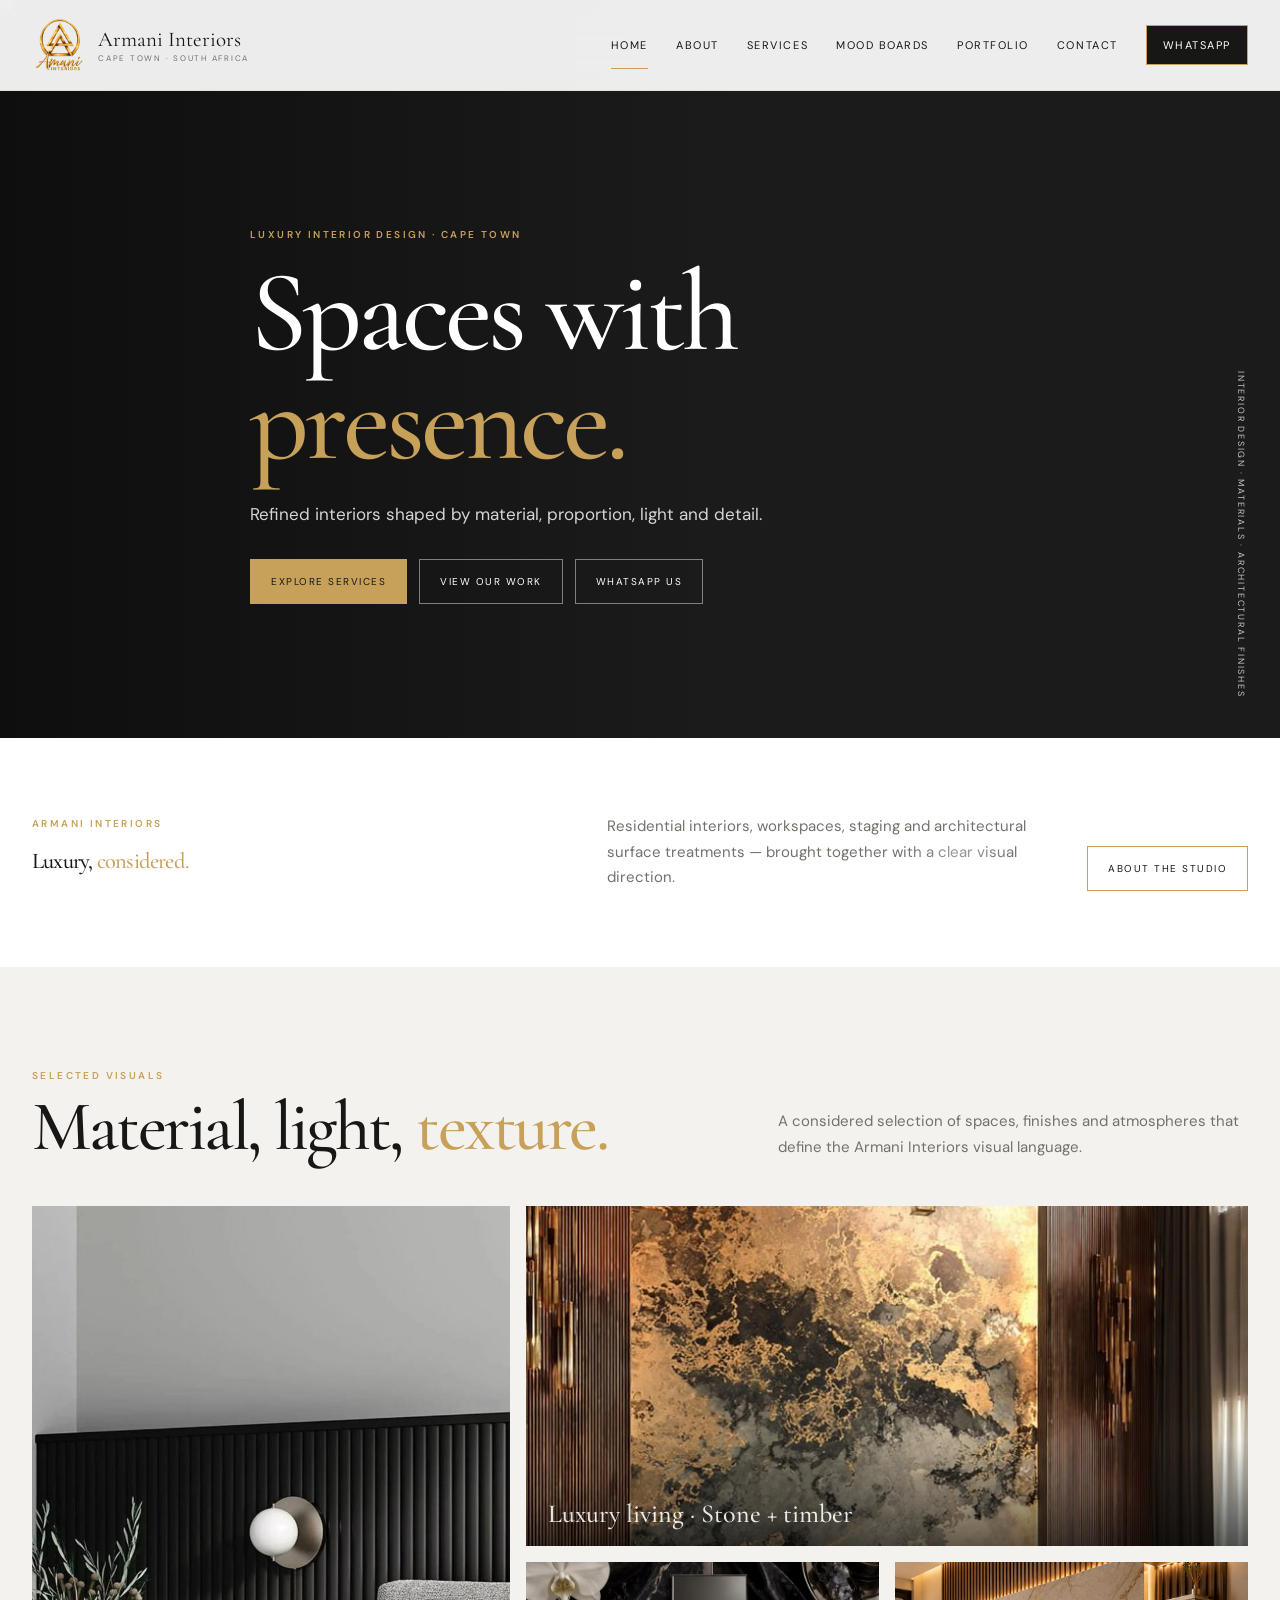
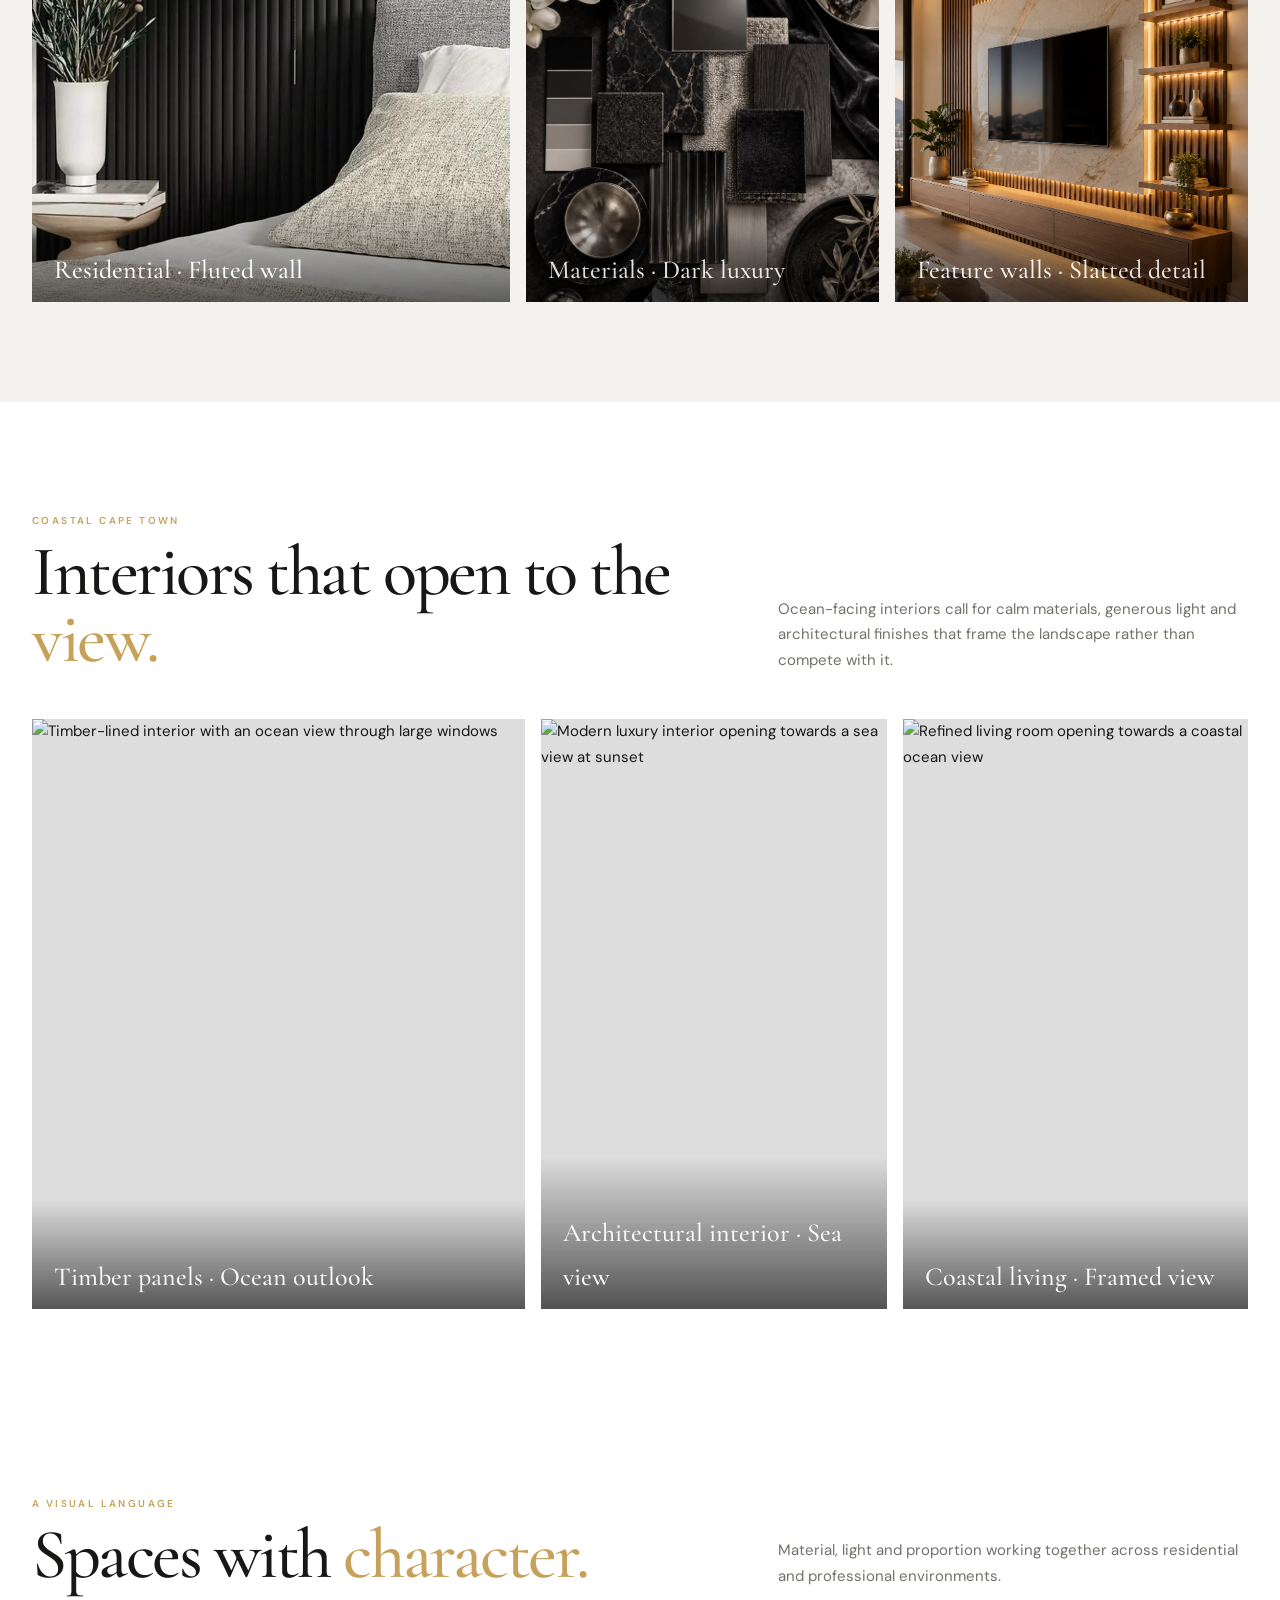
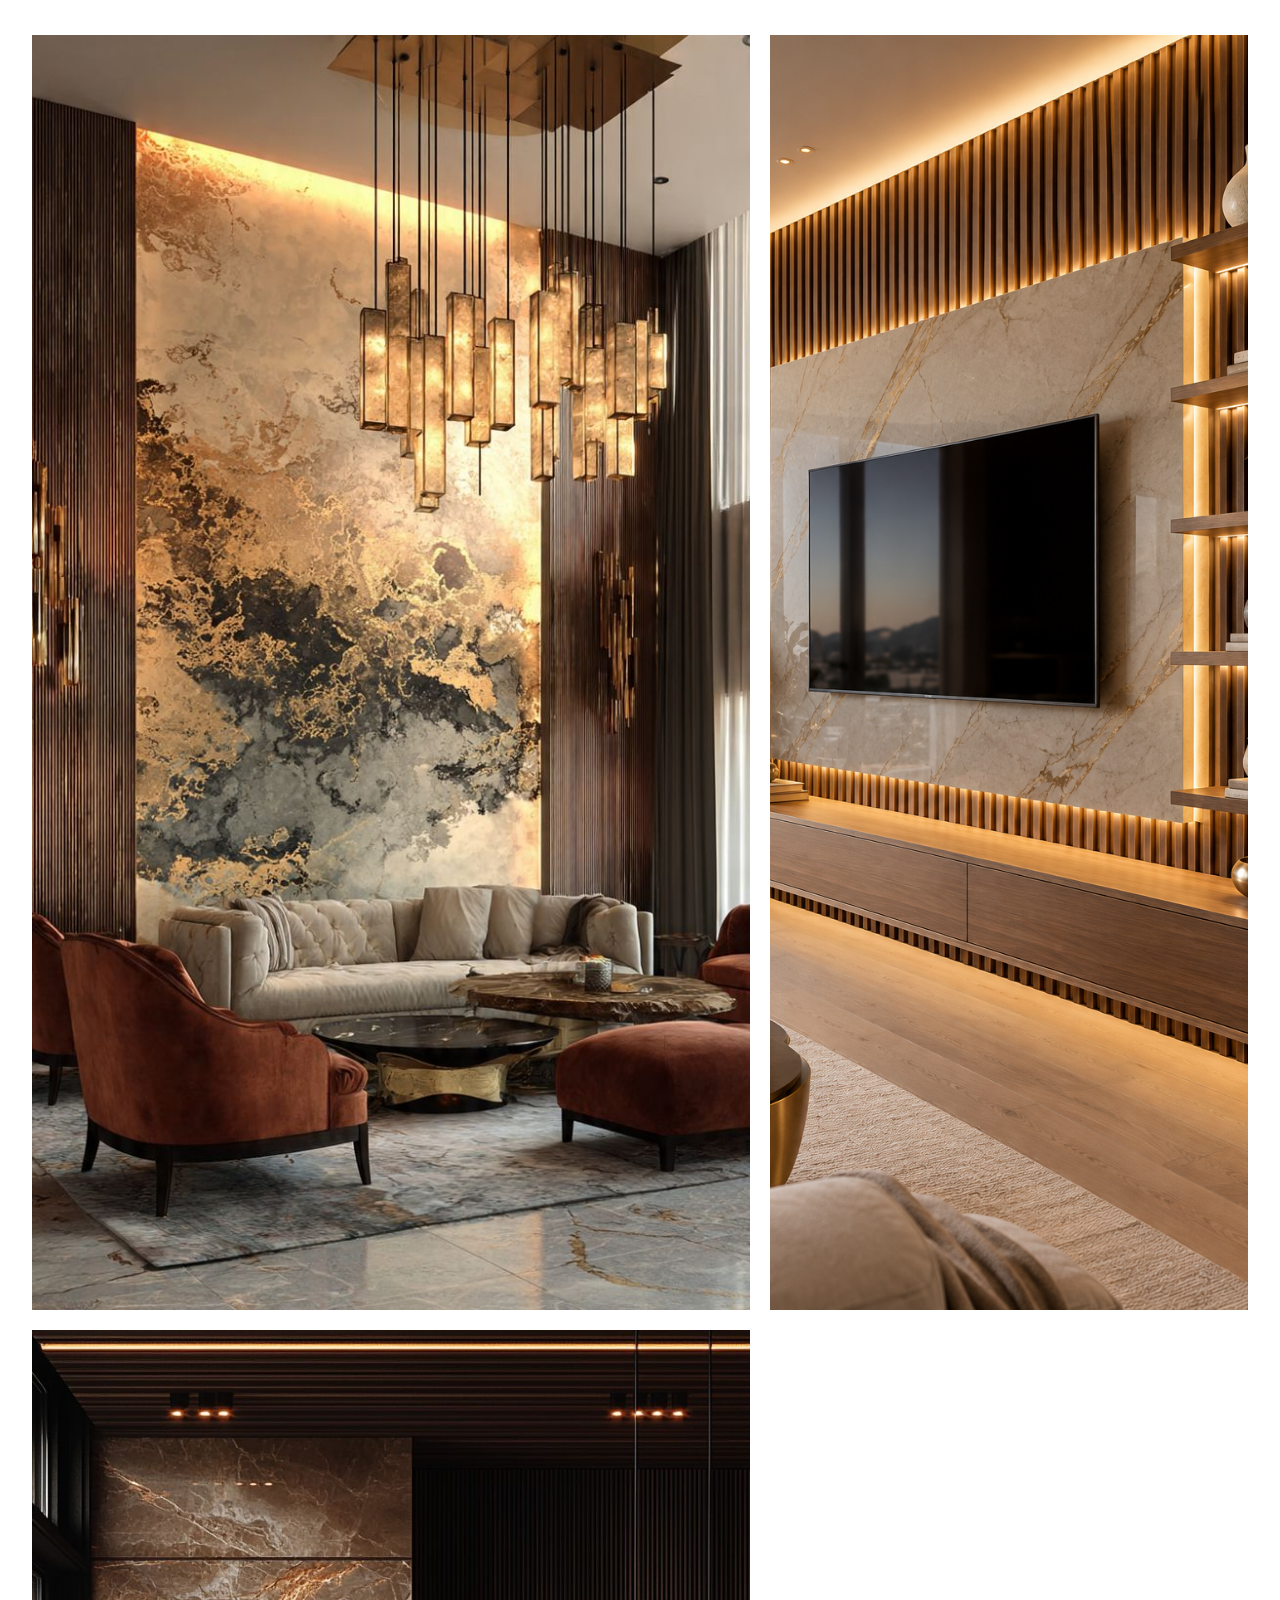
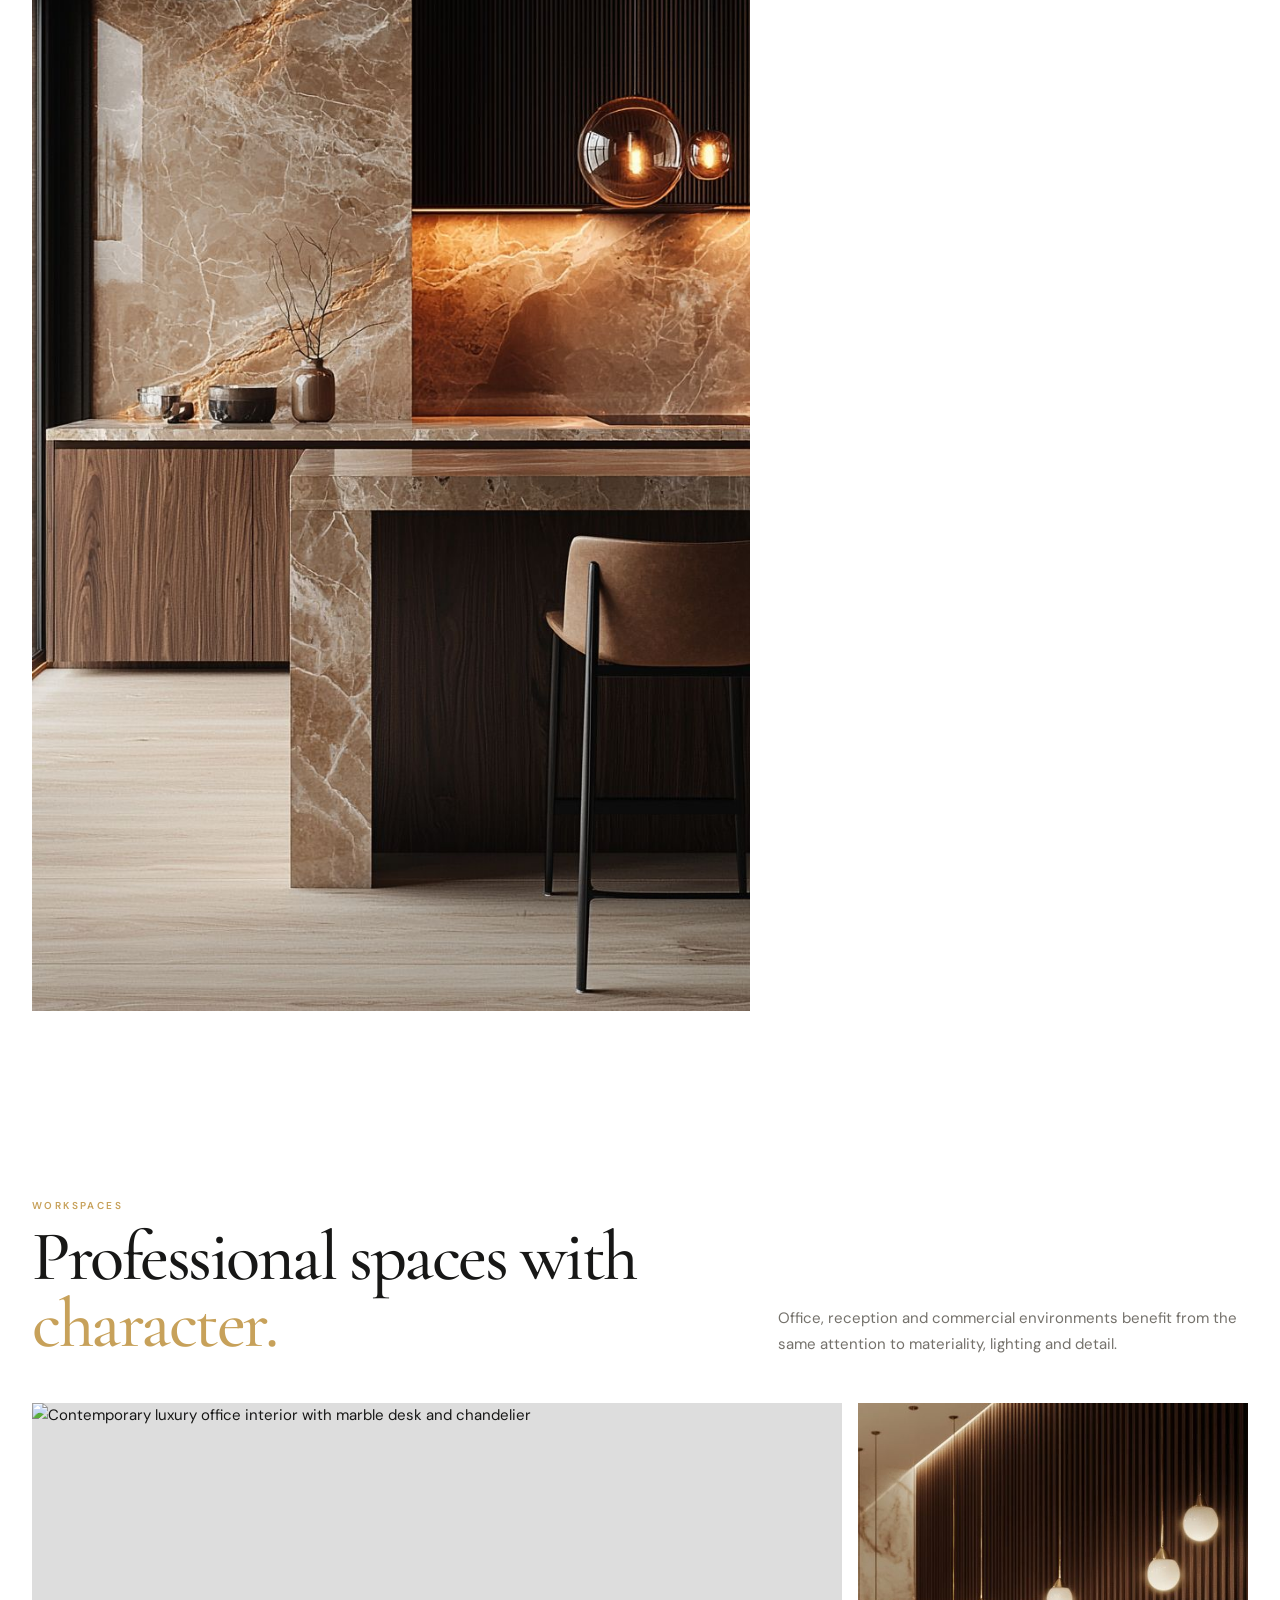
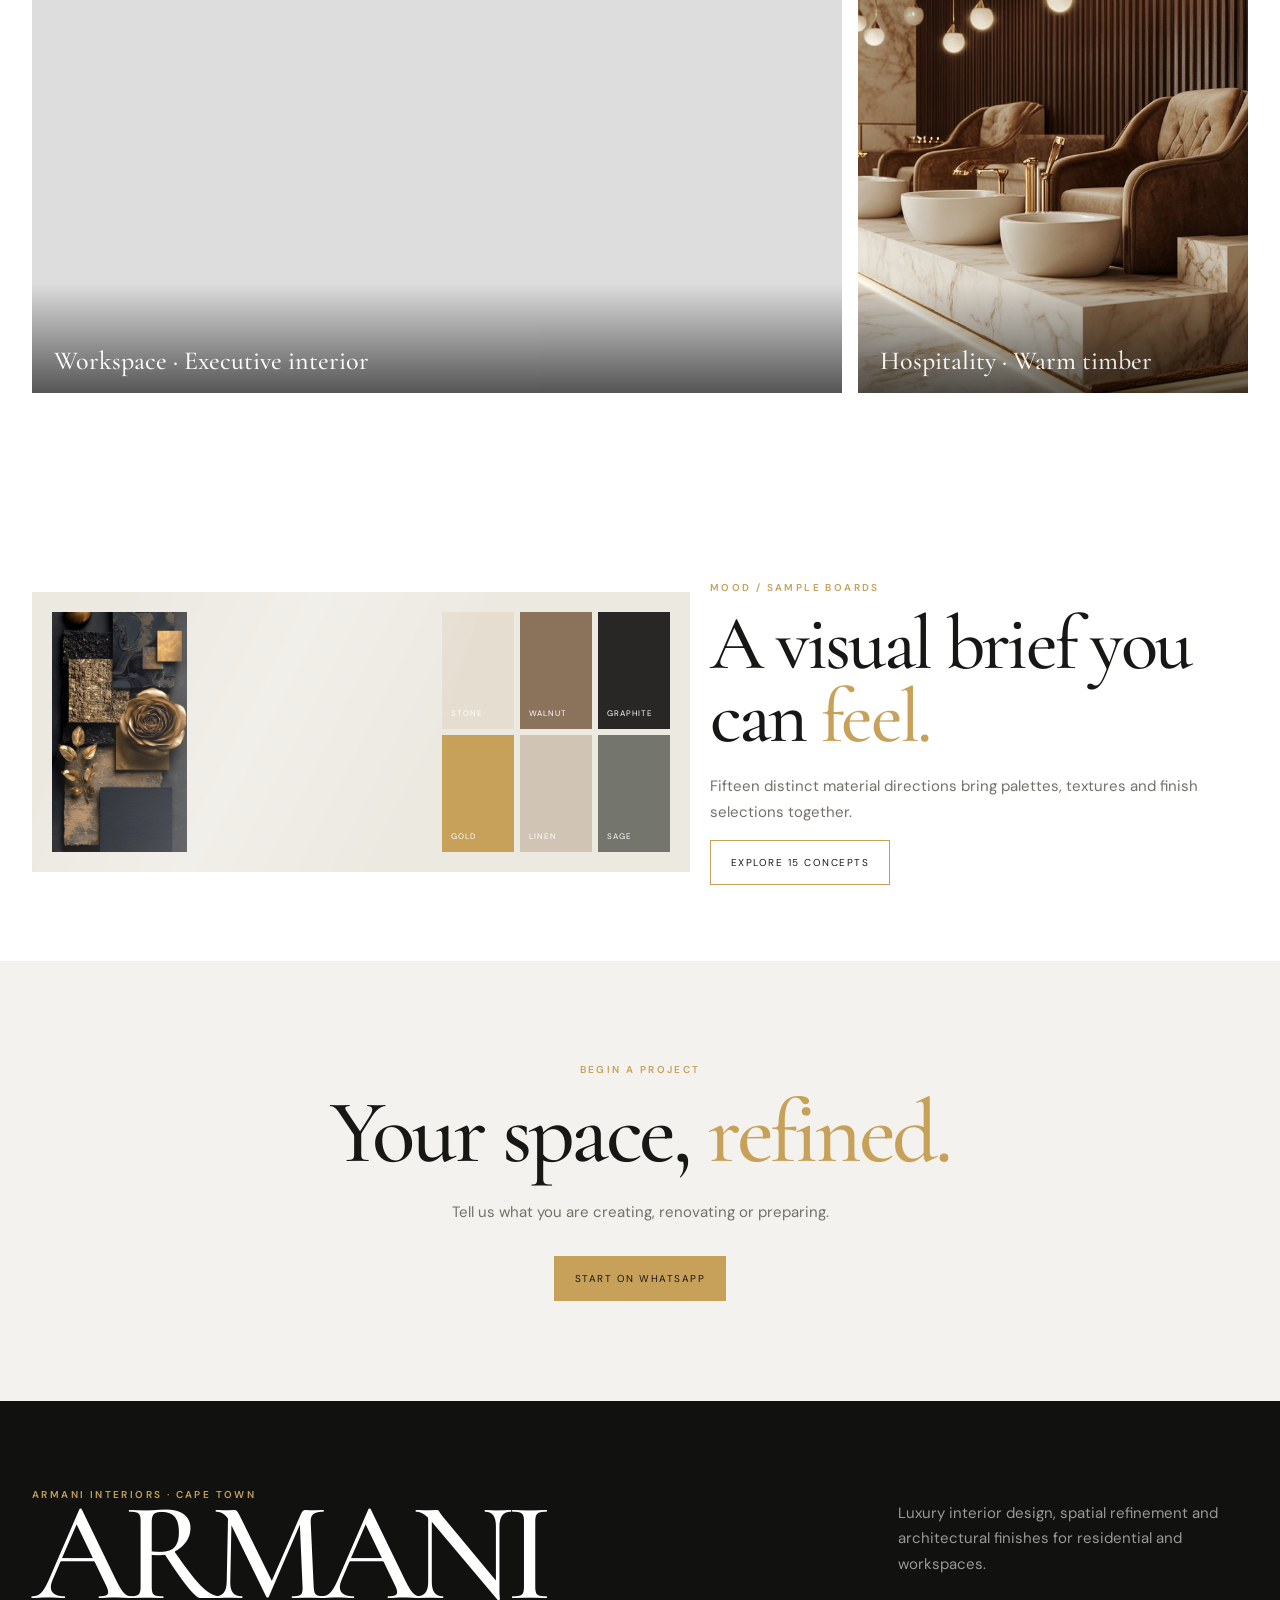
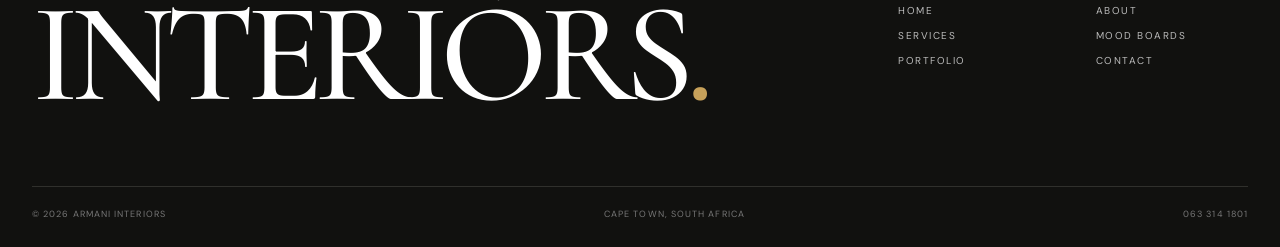
==== commit 34d59ce9: "Add files via upload" ====
--- a/index.html
+++ b/index.html
@@ -5,7 +5,7 @@
 
 <section class="home-gallery-section"><div class="wrap"><div class="section-head reveal"><div><div class="eyebrow">Selected Visuals</div><h2 class="display">Material, light, <span class="gold">texture.</span></h2></div><p>A considered selection of spaces, finishes and atmospheres that define the Armani Interiors visual language.</p></div><div class="home-gallery"><figure class="home-gallery-item tall reveal"><img src="assets/IMG-20261007-WA0002.jpg" alt="Contemporary bedroom with a black fluted feature wall"><figcaption><strong>Residential · Fluted wall</strong></figcaption></figure><figure class="home-gallery-item wide reveal delay-1"><img src="assets/IMG-20261007-WA0004.jpg" alt="Luxury lounge with marble feature wall and warm lighting"><figcaption><strong>Luxury living · Stone + timber</strong></figcaption></figure><figure class="home-gallery-item reveal delay-2"><img src="assets/IMG-20261007-WA0008.jpg" alt="Curated dark material and texture selection"><figcaption><strong>Materials · Dark luxury</strong></figcaption></figure><figure class="home-gallery-item reveal delay-3"><img src="assets/armani-media-wall.png" alt="Modern media wall with vertical timber slats and integrated lighting"><figcaption><strong>Feature walls · Slatted detail</strong></figcaption></figure></div></div></section>
 
-<section class="section coastal-home"><div class="wrap"><div class="section-head reveal"><div><div class="eyebrow">Coastal Cape Town</div><h2 class="display">Interiors that open to the <span class="gold">view.</span></h2></div><p>Ocean-facing interiors call for calm materials, generous light and architectural finishes that frame the landscape rather than compete with it.</p></div><div class="coastal-grid coastal-grid-three"><figure class="coastal-main reveal"><img src="https://images.unsplash.com/photo-1755413507686-fd1c04df3166?auto=format&fit=crop&fm=jpg&ixlib=rb-4.1.0&q=88&w=2400" alt="Timber-lined interior with an ocean view through large windows"><figcaption><strong>Timber panels · Ocean outlook</strong></figcaption></figure><figure class="coastal-side reveal delay-1"><img src="https://images.unsplash.com/photo-1774423864869-702b21c2490a?auto=format&fit=crop&fm=jpg&ixlib=rb-4.1.0&q=88&w=2400" alt="Modern luxury interior opening towards a sea view at sunset"><div class="coastal-inset detail-inset"><img src="https://images.unsplash.com/photo-1701421052815-a66c64693978?auto=format&fit=crop&fm=jpg&ixlib=rb-4.1.0&q=88&w=1200" alt="Elegant acoustic wall panel interior detail" loading="lazy"><span>Acoustic panels · Detail</span></div><figcaption><strong>Architectural interior · Sea view</strong></figcaption></figure><figure class="coastal-side reveal delay-2"><img src="https://images.unsplash.com/photo-1671645794086-a46e89c013b1?auto=format&fit=crop&fm=jpg&ixlib=rb-4.1.0&q=88&w=2400" alt="Refined living room opening towards a coastal ocean view"><div class="coastal-inset detail-inset"><img src="https://images.unsplash.com/photo-1697395132360-7154c9da8fde?auto=format&fit=crop&fm=jpg&ixlib=rb-4.1.0&q=88&w=1200" alt="Blue and white beachfront apartment facade with shutters" loading="lazy"><span>Blue + white · Coastal shutters</span></div><figcaption><strong>Coastal living · Framed view</strong></figcaption></figure></div></div></section>
+<section class="section coastal-home"><div class="wrap"><div class="section-head reveal"><div><div class="eyebrow">Coastal Cape Town</div><h2 class="display">Interiors that open to the <span class="gold">view.</span></h2></div><p>Ocean-facing interiors call for calm materials, generous light and architectural finishes that frame the landscape rather than compete with it.</p></div><div class="coastal-grid coastal-grid-three"><figure class="coastal-main reveal"><img src="https://images.unsplash.com/photo-1755413507686-fd1c04df3166?auto=format&fit=crop&fm=jpg&ixlib=rb-4.1.0&q=88&w=2400" alt="Timber-lined interior with an ocean view through large windows"><figcaption><strong>Timber panels · Ocean outlook</strong></figcaption></figure><figure class="coastal-side reveal delay-1"><img src="https://images.unsplash.com/photo-1774423864869-702b21c2490a?auto=format&fit=crop&fm=jpg&ixlib=rb-4.1.0&q=88&w=2400" alt="Modern luxury interior opening towards a sea view at sunset"><figcaption><strong>Architectural interior · Sea view</strong></figcaption></figure><figure class="coastal-side reveal delay-2"><img src="https://images.unsplash.com/photo-1671645794086-a46e89c013b1?auto=format&fit=crop&fm=jpg&ixlib=rb-4.1.0&q=88&w=2400" alt="Refined living room opening towards a coastal ocean view"><figcaption><strong>Coastal living · Framed view</strong></figcaption></figure></div></div></section>
 
 <section class="section-sm"><div class="wrap"><div class="section-head reveal"><div><div class="eyebrow">A visual language</div><h2 class="display">Spaces with <span class="gold">character.</span></h2></div><p>Material, light and proportion working together across residential and professional environments.</p></div><div class="editorial image-led-home"><div class="large image-frame reveal"><img src="assets/IMG-20261007-WA0004.jpg" alt="Luxury lounge with dramatic marble feature wall and warm lighting" loading="lazy"></div><div class="small image-frame reveal delay-1"><img src="assets/armani-media-wall.png" alt="Contemporary media wall with vertical timber panels" loading="lazy"></div><div class="small image-frame reveal delay-2"><img src="assets/IMG-20261007-WA0003.jpg" alt="Contemporary kitchen with stone and timber finishes" loading="lazy"></div></div></div></section>
 
--- a/styles.css
+++ b/styles.css
@@ -252,3 +252,14 @@
   .patio-inset{width:52%}
   .service-image-inset,.portfolio-image-inset{width:42%;right:10px;bottom:10px}
 }
+
+
+/* Standalone portfolio detail gallery: no images layered over other images. */
+.portfolio-details-grid{display:grid;grid-template-columns:repeat(3,minmax(0,1fr));gap:22px}
+.portfolio-detail-card{min-width:0;background:#fff;border:1px solid var(--line,#dedbd3);overflow:hidden}
+.portfolio-detail-card img{display:block;width:100%;height:260px;object-fit:cover;transition:transform .7s ease}
+.portfolio-detail-card:hover img{transform:scale(1.035)}
+.portfolio-detail-card div{padding:20px 22px 23px}
+.portfolio-detail-card small{font-size:10px;letter-spacing:.14em;text-transform:uppercase;color:var(--gray)}
+.portfolio-detail-card h3{font-family:var(--serif);font-size:27px;font-weight:400;margin:8px 0 0}
+@media(max-width:700px){.portfolio-details-grid{grid-template-columns:1fr}.portfolio-detail-card img{height:260px}}
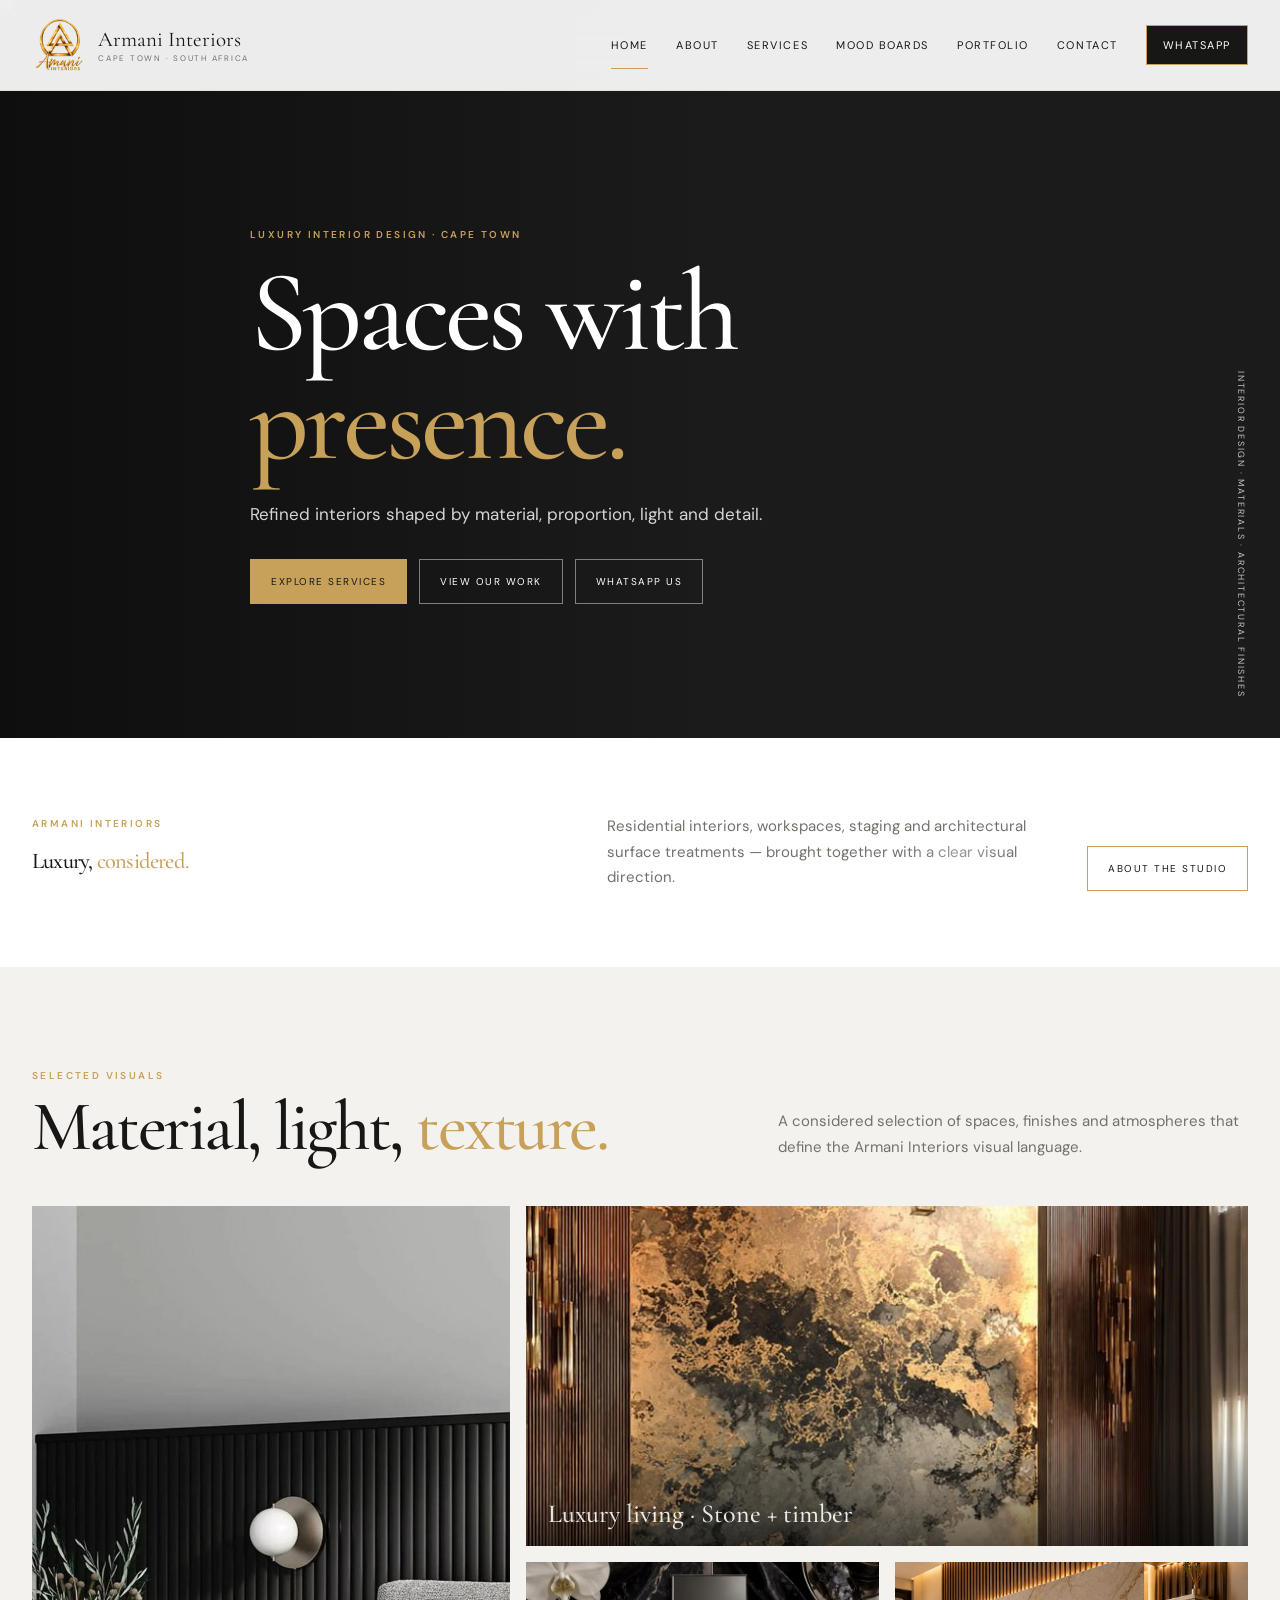
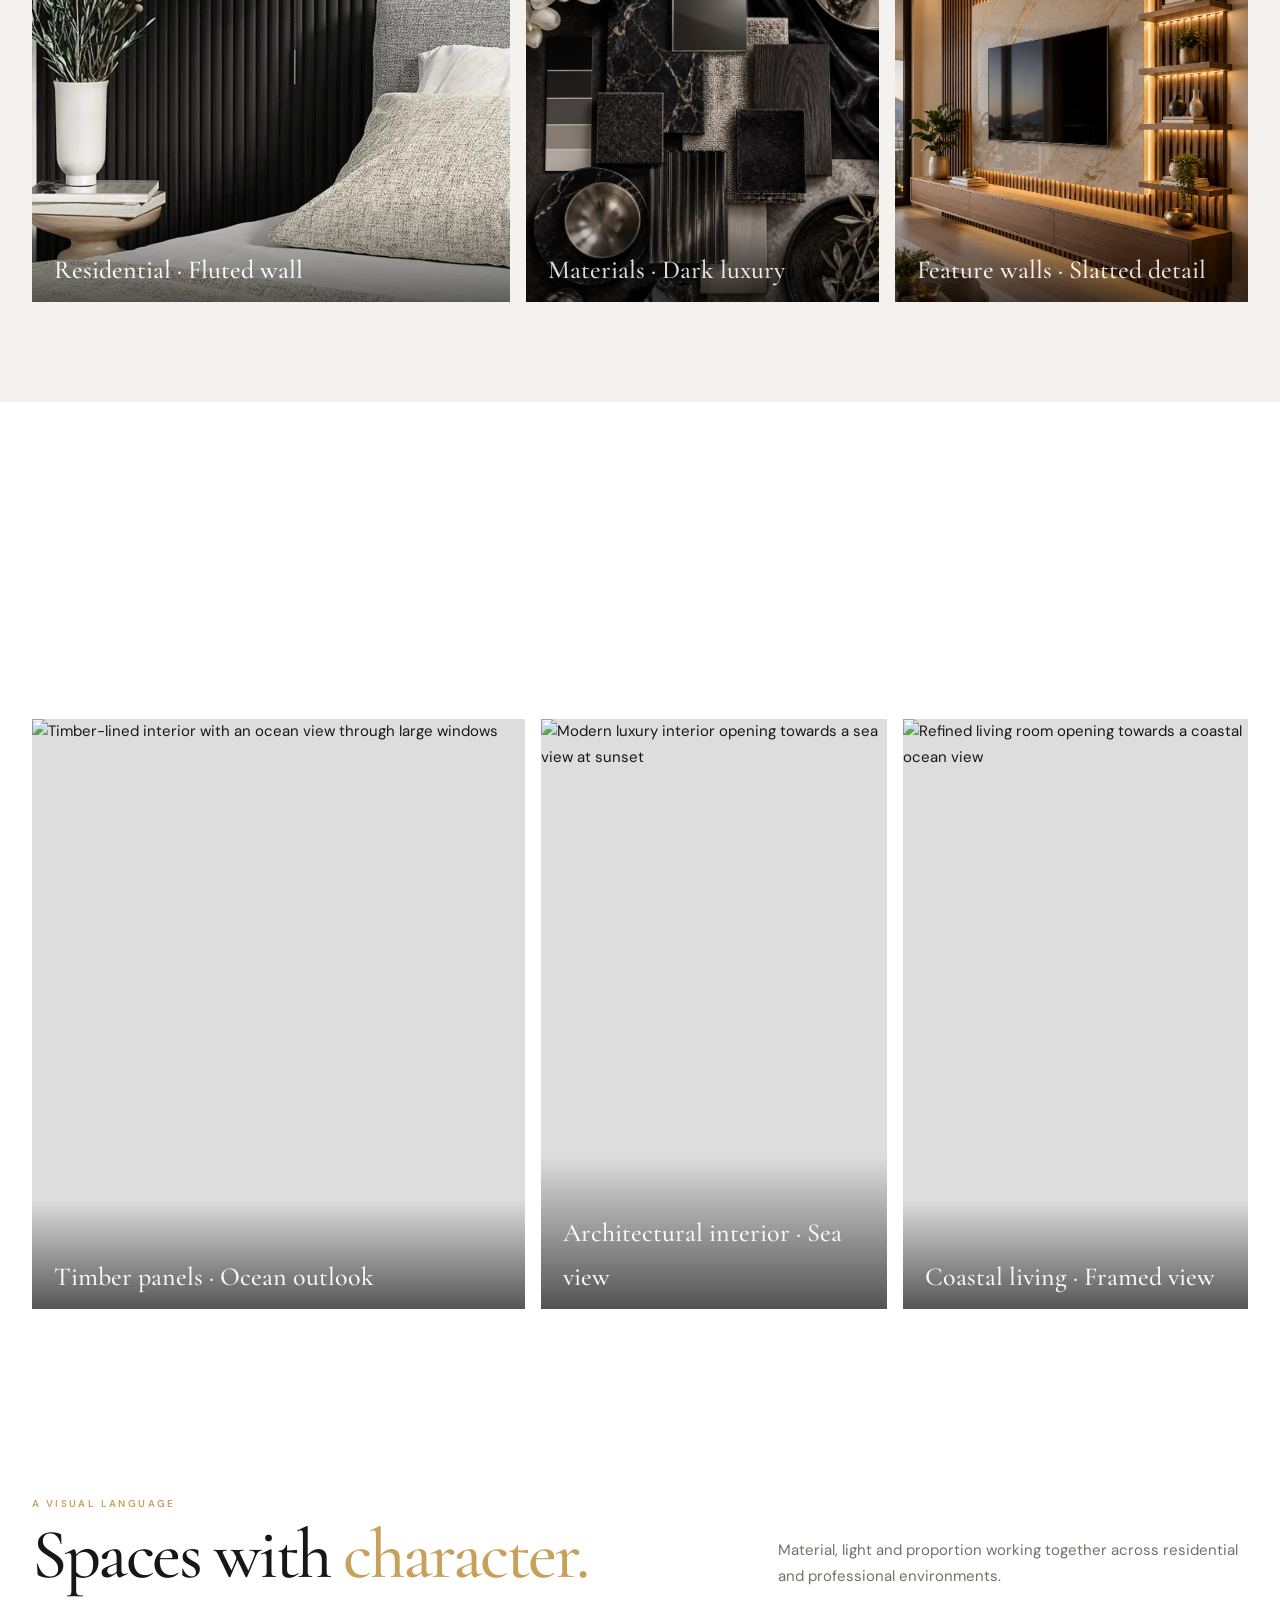
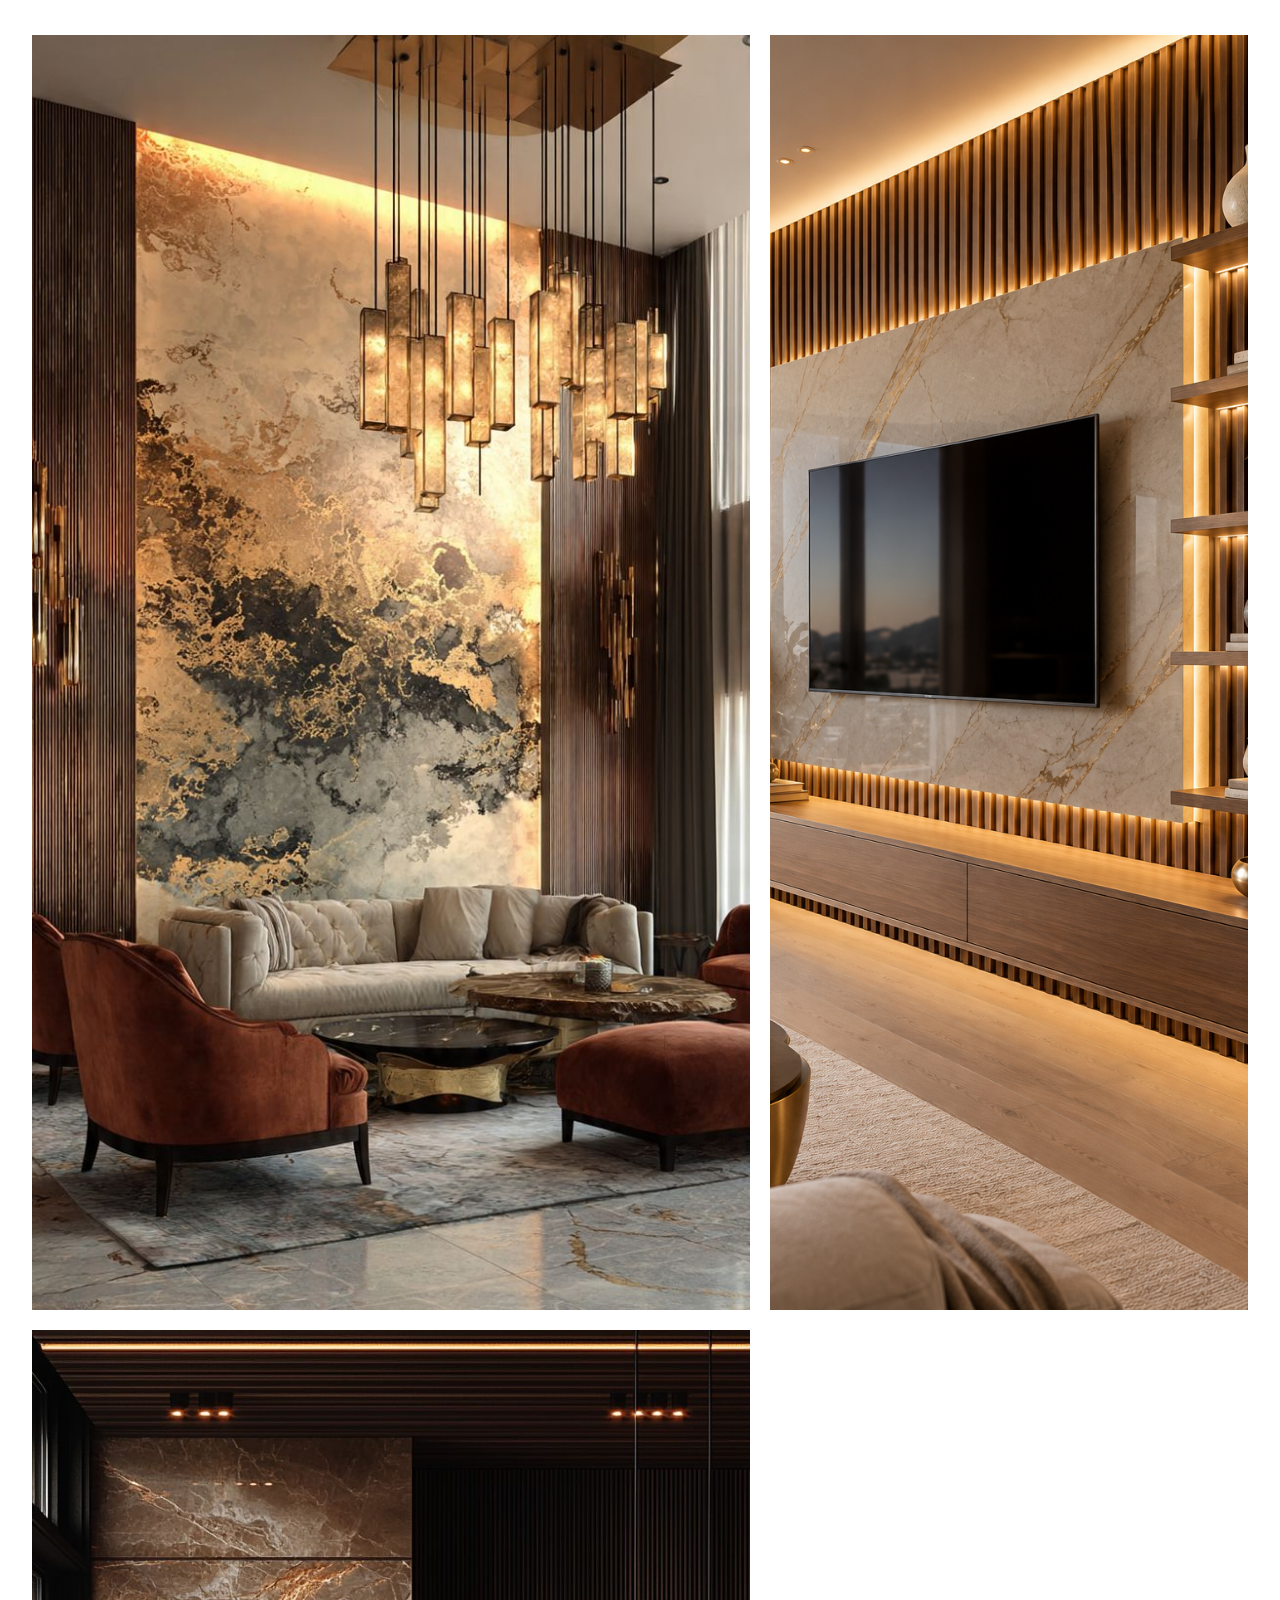
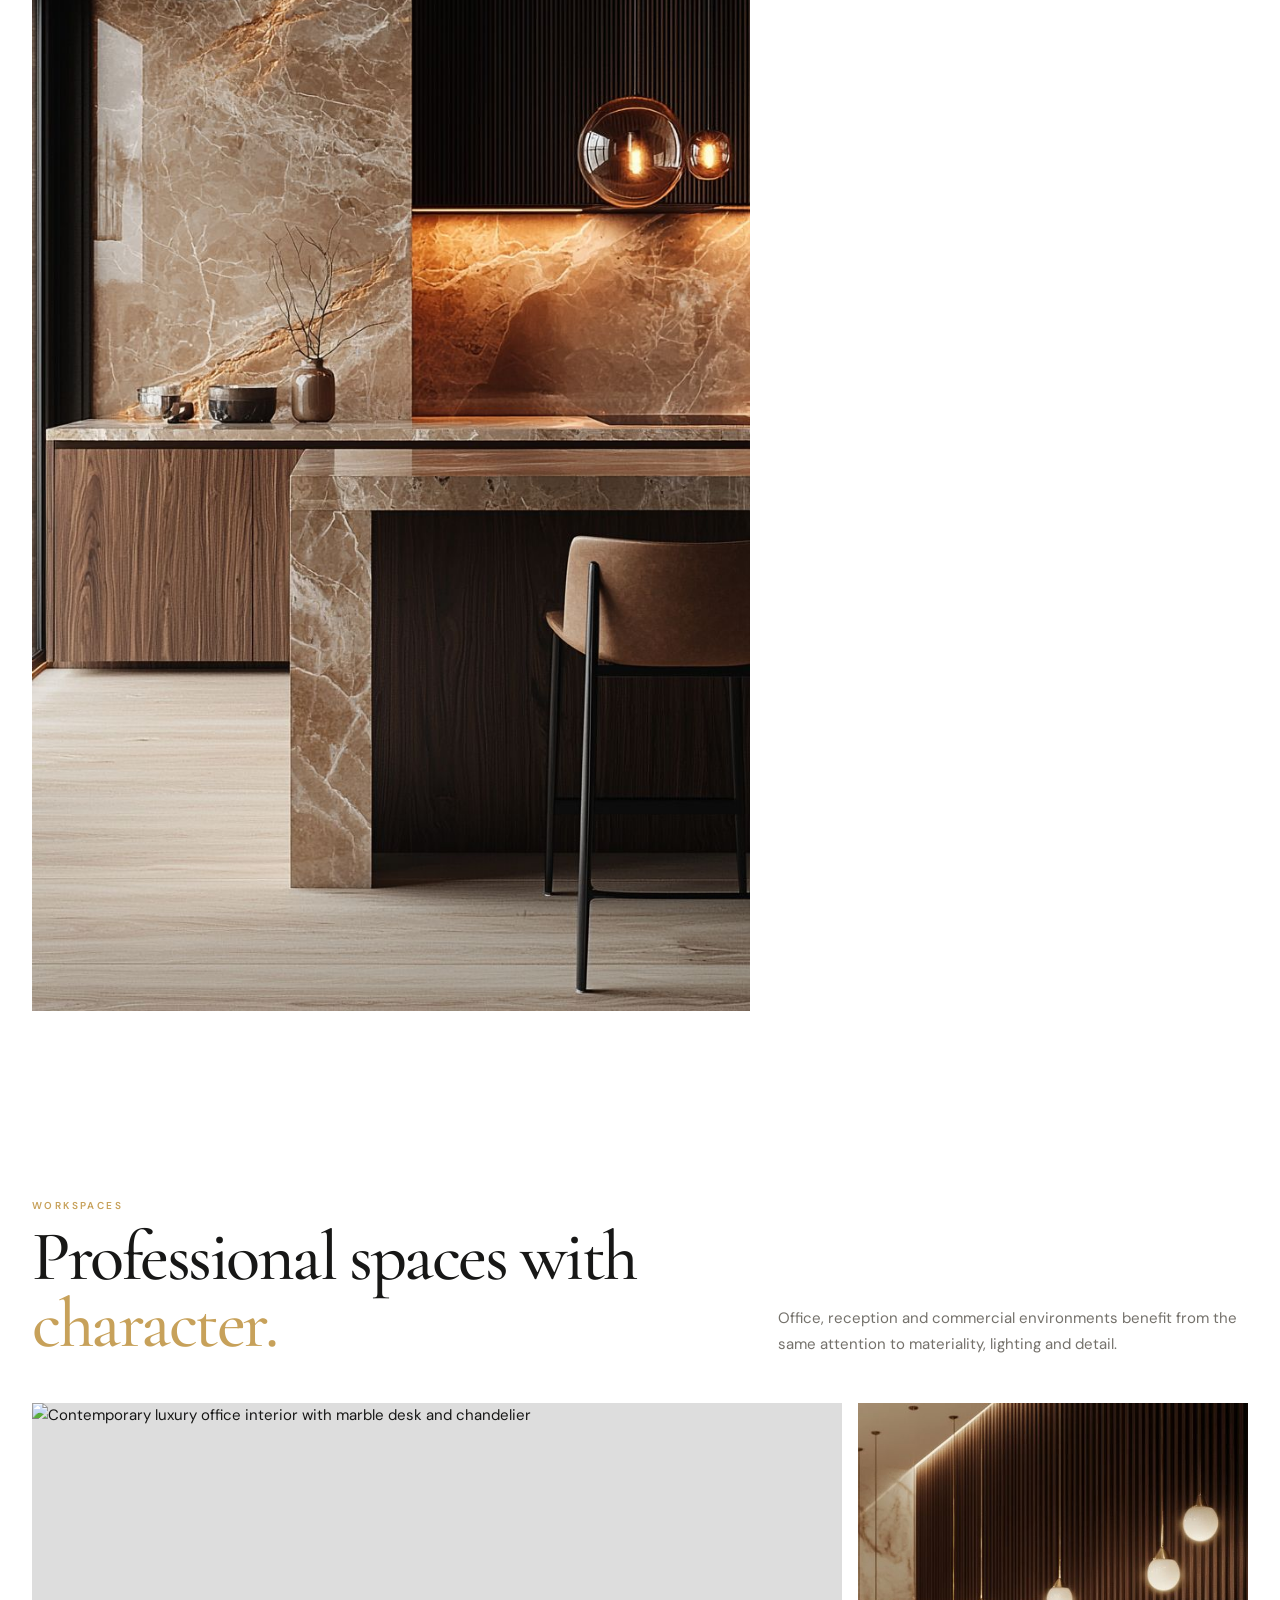
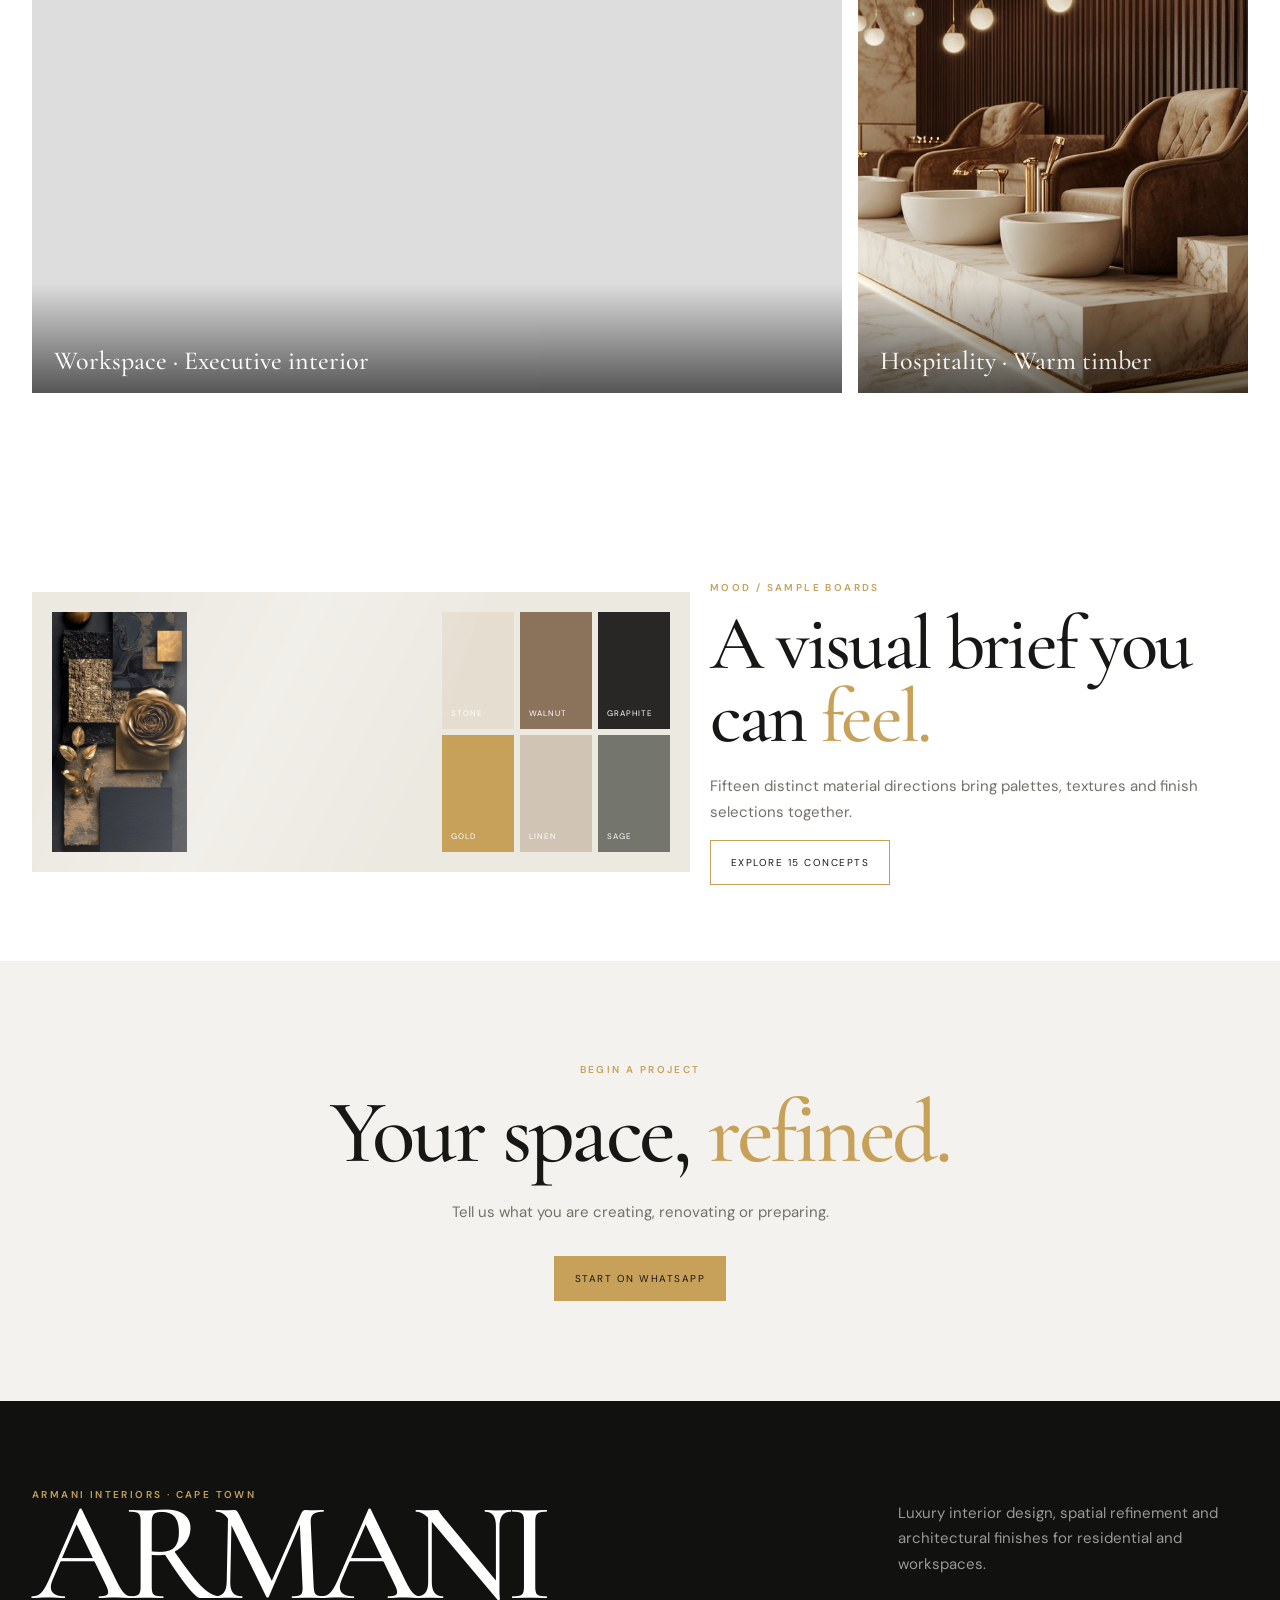
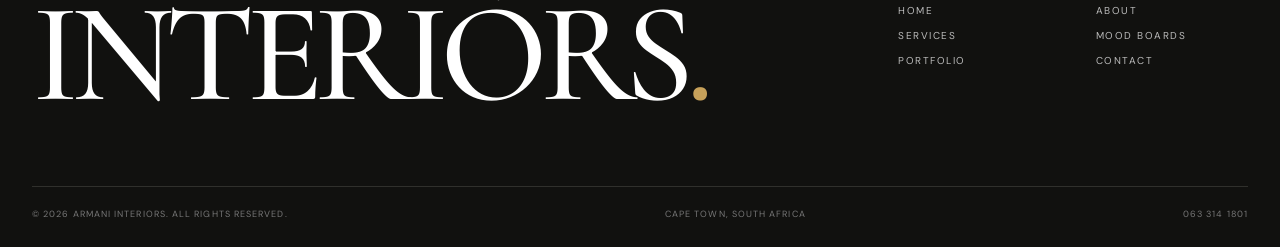
==== commit 54e6b090: "Add files via upload" ====
--- a/index.html
+++ b/index.html
@@ -14,4 +14,4 @@
 <section class="section-sm"><div class="wrap mini-board"><div class="board-visual reveal"><img src="assets/IMG-20261007-WA0001.jpg" alt="Dark gold and graphite interior material mood board reference" loading="lazy"><div class="swatches"><span class="swatch" style="background:#e5ddd0">Stone</span><span class="swatch" style="background:#8b725b">Walnut</span><span class="swatch" style="background:#282725">Graphite</span><span class="swatch" style="background:#c7a15a">Gold</span><span class="swatch" style="background:#d0c5b5">Linen</span><span class="swatch" style="background:#74766d">Sage</span></div></div><div class="reveal delay-1"><div class="eyebrow">Mood / Sample Boards</div><h2 class="display" style="font-size:clamp(50px,6vw,85px);margin:12px 0 20px">A visual brief you can <span class="gold">feel.</span></h2><p style="color:var(--gray)">Fifteen distinct material directions bring palettes, textures and finish selections together.</p><a class="btn" href="mood-boards.html">Explore 15 Concepts</a></div></div></section>
 
 <section class="cta-band"><div class="eyebrow">Begin a project</div><h2 class="display">Your space, <span class="gold">refined.</span></h2><p>Tell us what you are creating, renovating or preparing.</p><a class="btn gold-btn" data-whatsapp target="_blank" rel="noopener">Start on WhatsApp</a></section></main>
-<footer class="footer"><div class="wrap"><div class="footer-top"><div><div class="eyebrow">Armani Interiors · Cape Town</div><h2>ARMANI INTERIORS<span>.</span></h2></div><div class="footer-copy"><p>Luxury interior design, spatial refinement and architectural finishes for residential and workspaces.</p><div class="footer-links"><a href="index.html">Home</a><a href="about.html">About</a><a href="services.html">Services</a><a href="mood-boards.html">Mood Boards</a><a href="portfolio.html">Portfolio</a><a href="contact.html">Contact</a></div></div></div><div class="footer-bottom"><span>© 2026 Armani Interiors</span><span>Cape Town, South Africa</span><span>063 314 1801</span></div></div></footer><script src="script.js"></script></body></html>
+<footer class="footer"><div class="wrap"><div class="footer-top"><div><div class="eyebrow">Armani Interiors · Cape Town</div><h2>ARMANI INTERIORS<span>.</span></h2></div><div class="footer-copy"><p>Luxury interior design, spatial refinement and architectural finishes for residential and workspaces.</p><div class="footer-links"><a href="index.html">Home</a><a href="about.html">About</a><a href="services.html">Services</a><a href="mood-boards.html">Mood Boards</a><a href="portfolio.html">Portfolio</a><a href="contact.html">Contact</a></div></div></div><div class="footer-bottom"><span>© 2026 Armani Interiors. All rights reserved.</span><span>Cape Town, South Africa</span><span>063 314 1801</span></div></div></footer><script src="script.js"></script></body></html>
--- a/styles.css
+++ b/styles.css
@@ -254,12 +254,11 @@
 }
 
 
-/* Standalone portfolio detail gallery: no images layered over other images. */
-.portfolio-details-grid{display:grid;grid-template-columns:repeat(3,minmax(0,1fr));gap:22px}
-.portfolio-detail-card{min-width:0;background:#fff;border:1px solid var(--line,#dedbd3);overflow:hidden}
-.portfolio-detail-card img{display:block;width:100%;height:260px;object-fit:cover;transition:transform .7s ease}
-.portfolio-detail-card:hover img{transform:scale(1.035)}
-.portfolio-detail-card div{padding:20px 22px 23px}
-.portfolio-detail-card small{font-size:10px;letter-spacing:.14em;text-transform:uppercase;color:var(--gray)}
-.portfolio-detail-card h3{font-family:var(--serif);font-size:27px;font-weight:400;margin:8px 0 0}
-@media(max-width:700px){.portfolio-details-grid{grid-template-columns:1fr}.portfolio-detail-card img{height:260px}}
+/* About page: mobile readability fix for Design Language detail rows. */
+@media (max-width: 560px) {
+  .detail-list { grid-template-columns: minmax(0, 1fr); width: 100%; min-width: 0; }
+  .detail-row { grid-template-columns: minmax(0, 1fr); gap: 8px; padding: 22px 0; min-width: 0; }
+  .detail-row > div { min-width: 0; width: 100%; }
+  .detail-row h3 { font-size: clamp(27px, 7vw, 32px); line-height: 1.18; overflow-wrap: anywhere; }
+  .detail-row p { max-width: none; width: 100%; font-size: 15px; line-height: 1.7; overflow-wrap: break-word; word-break: normal; }
+}
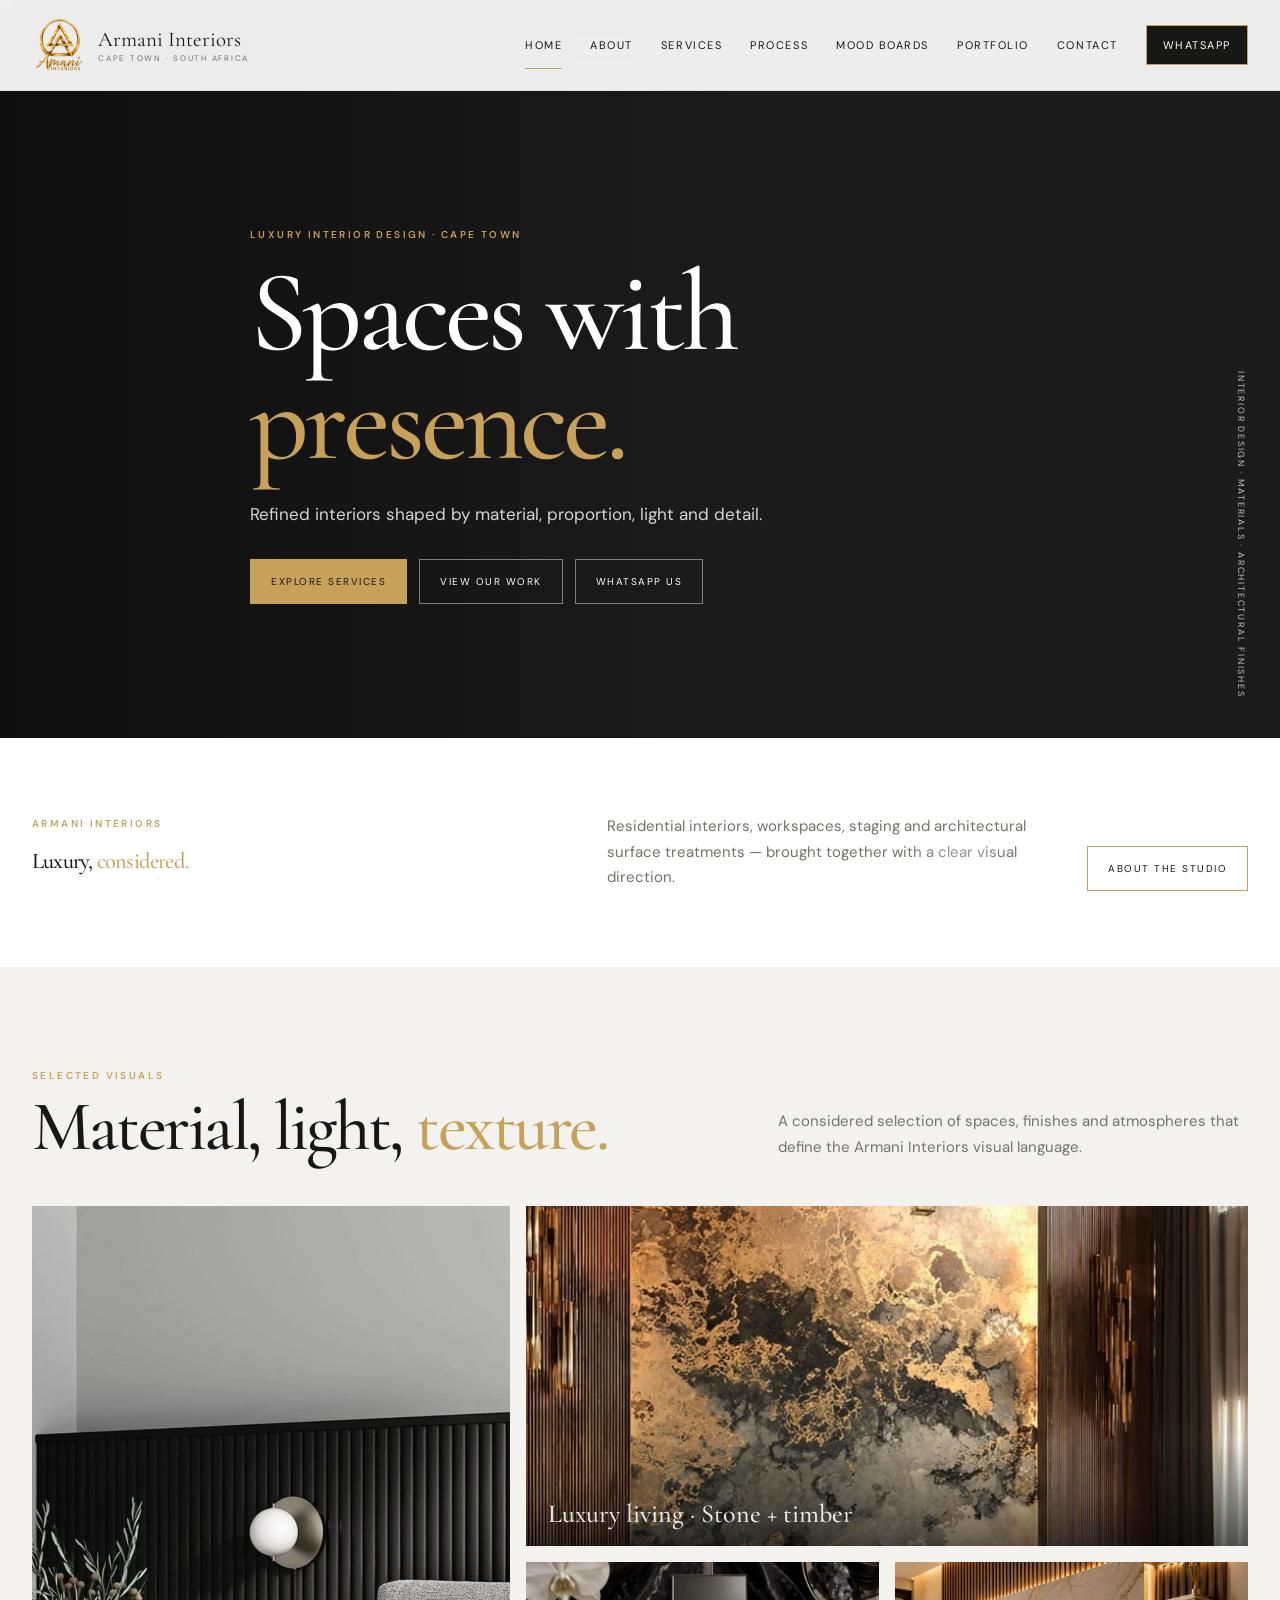
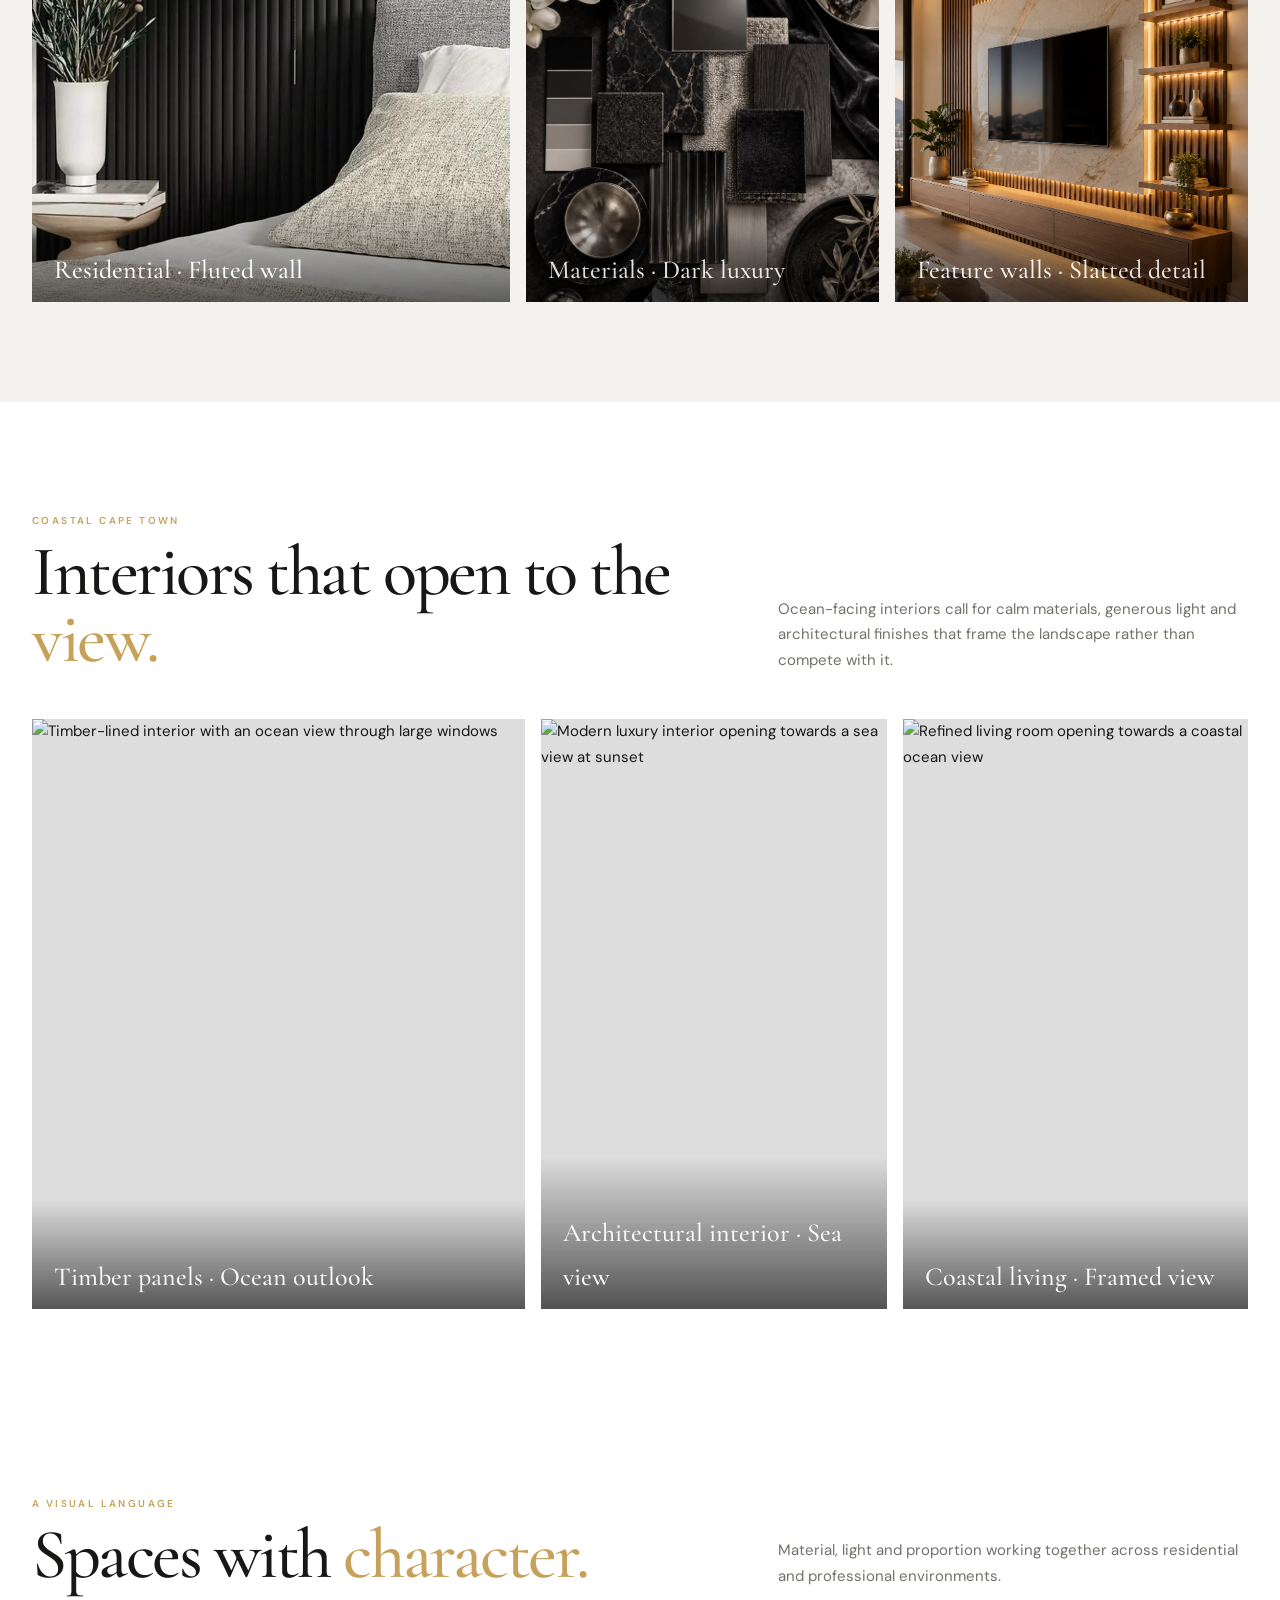
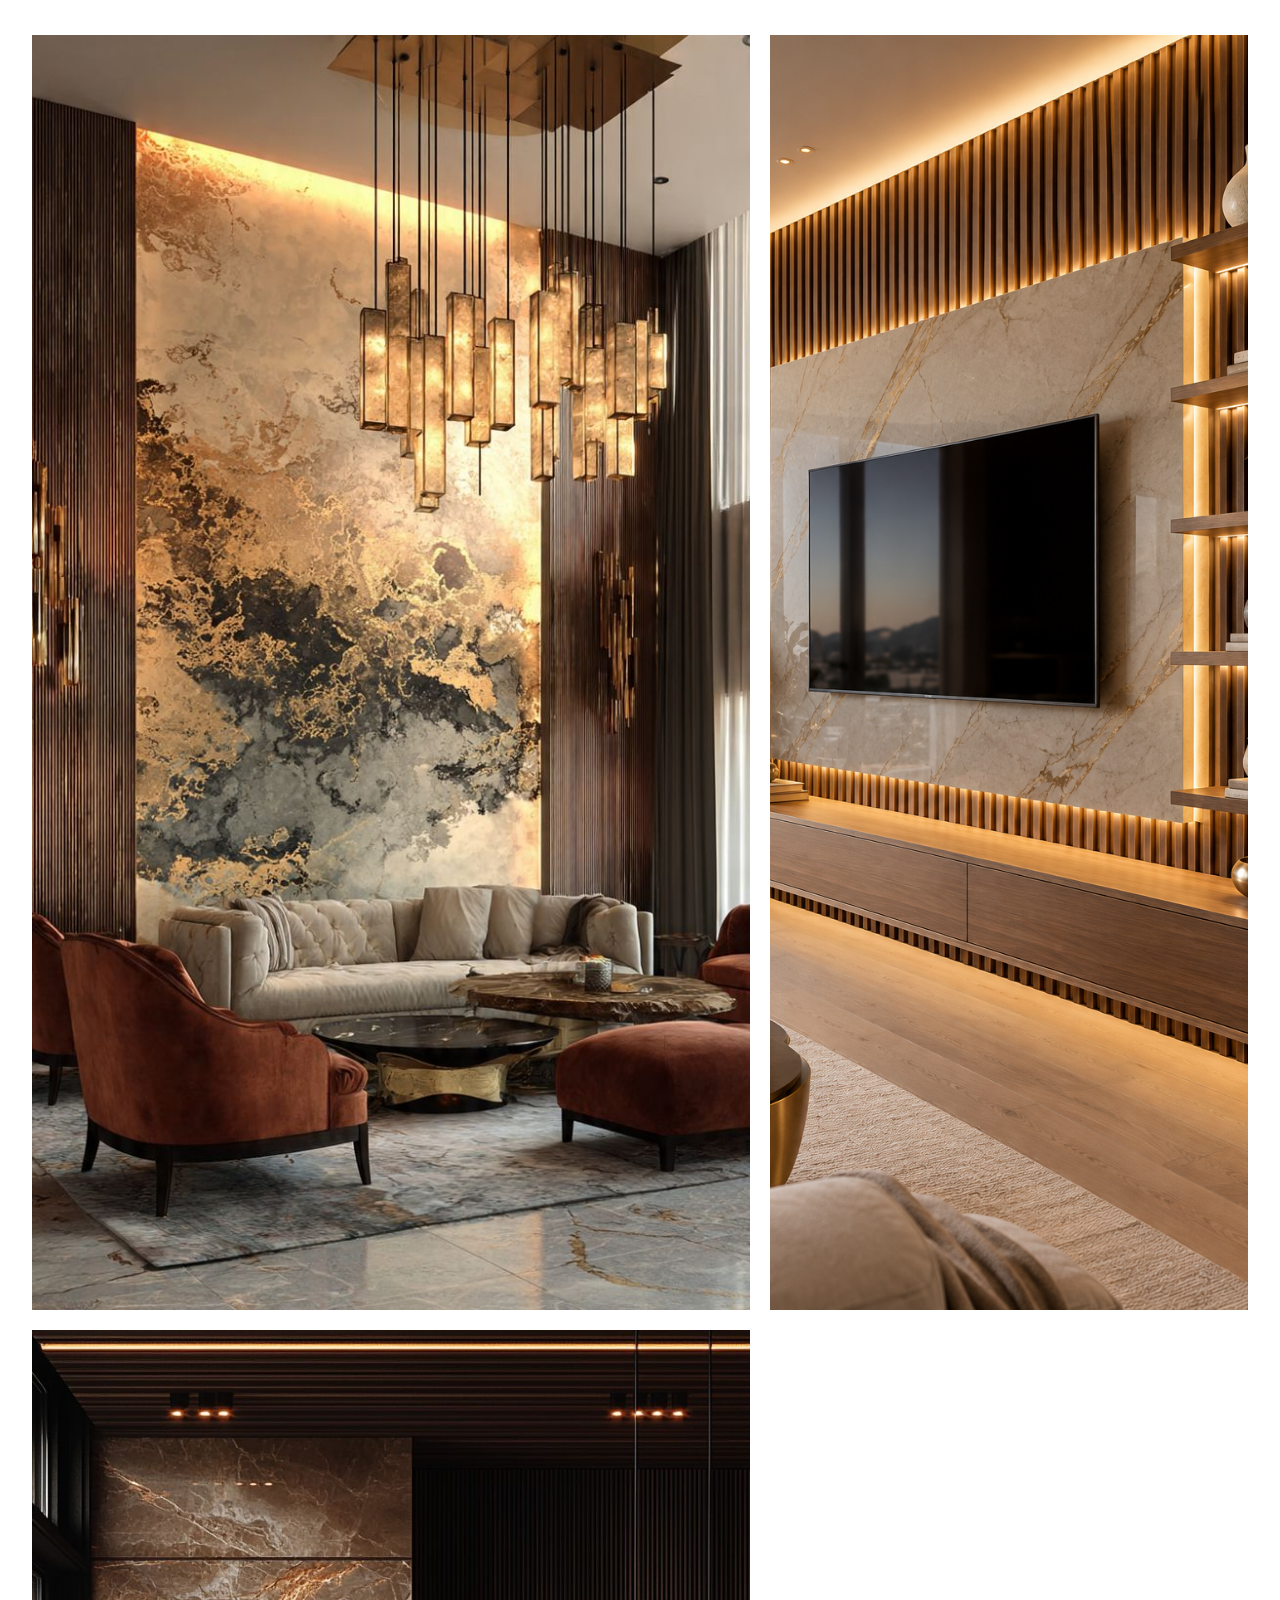
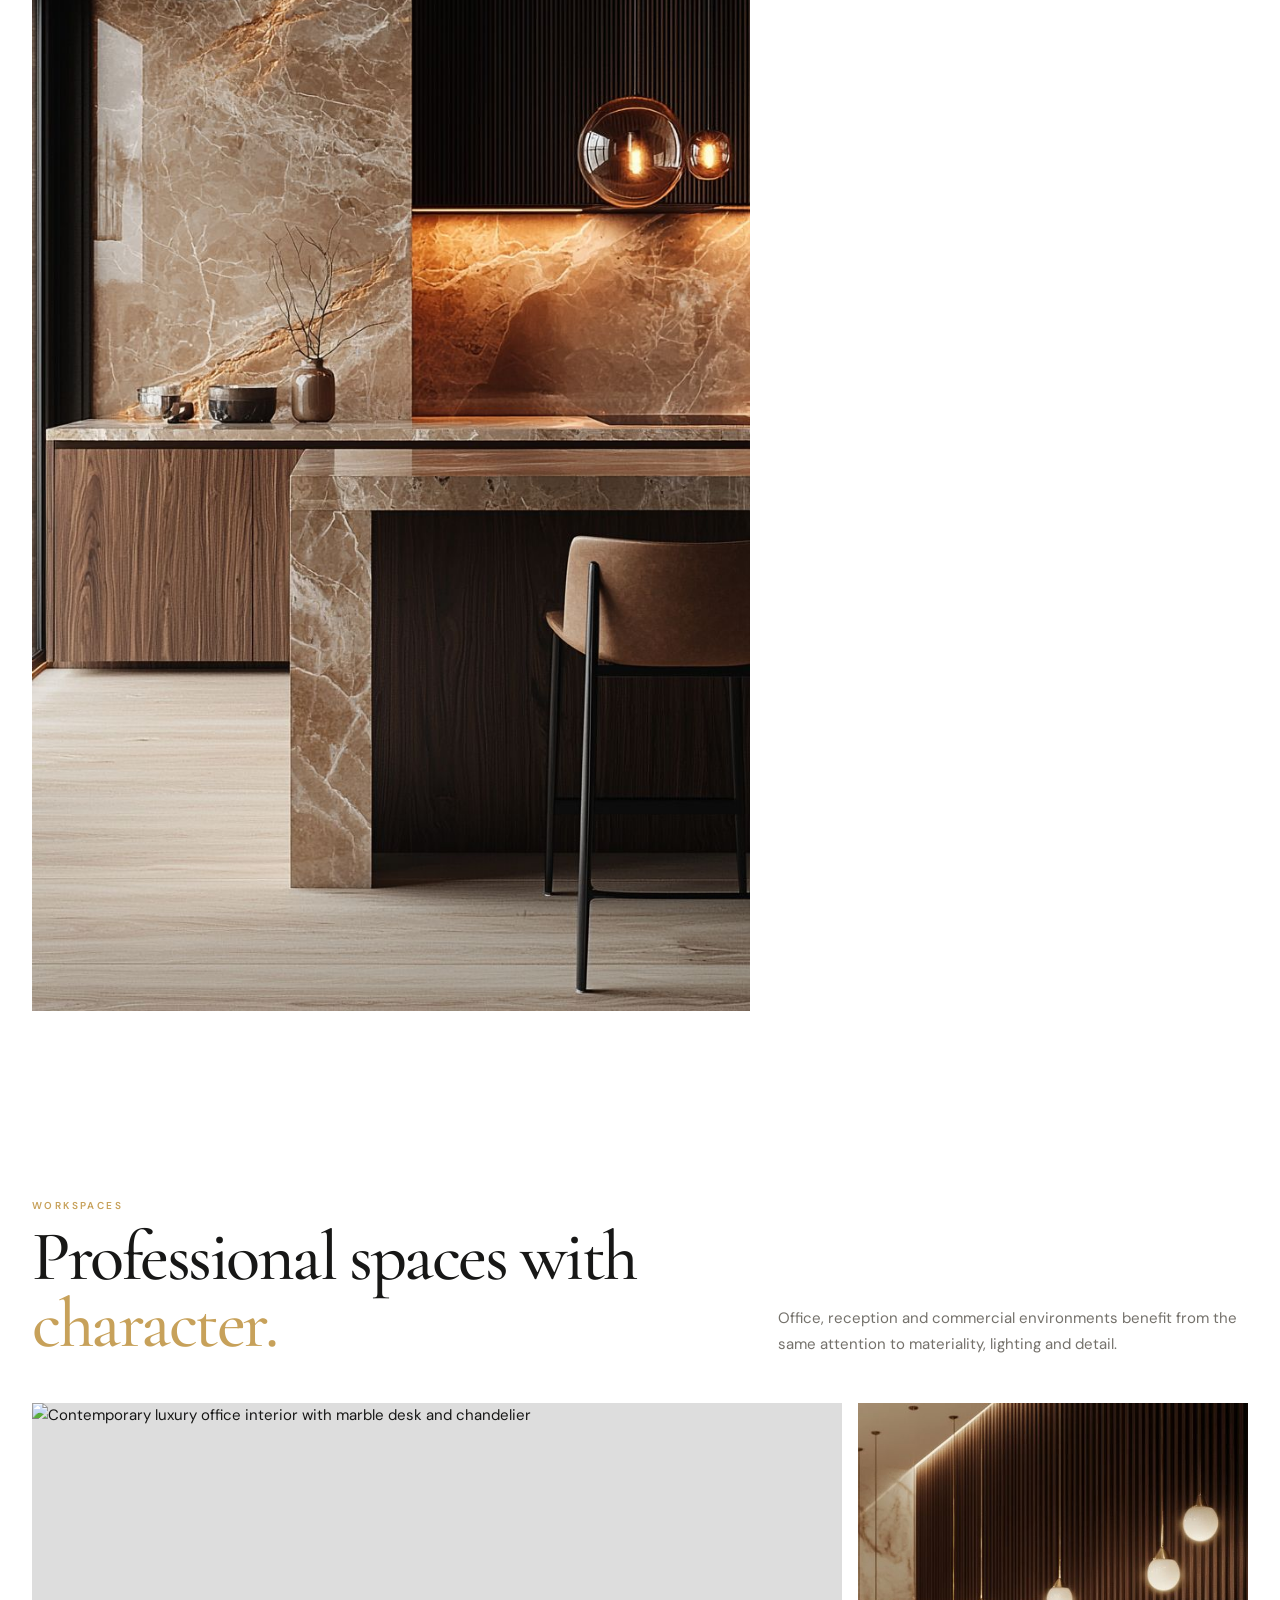
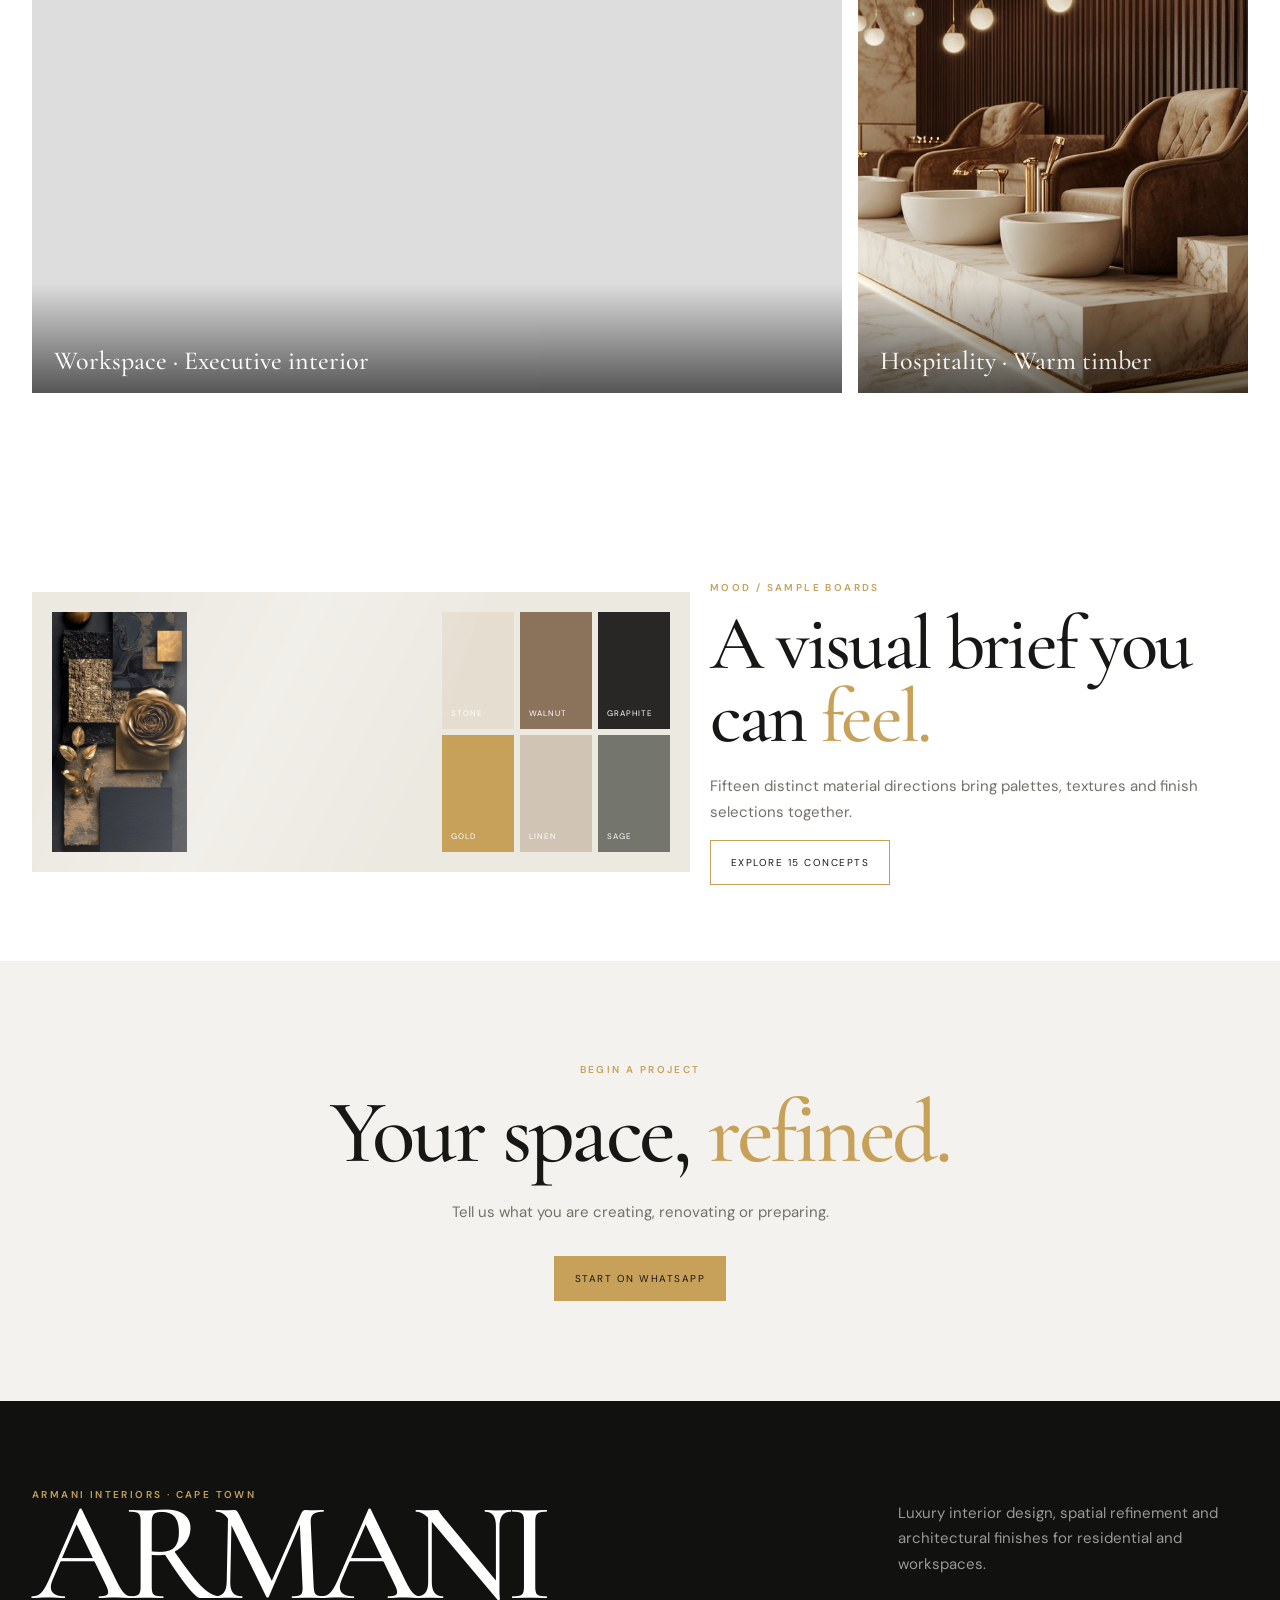
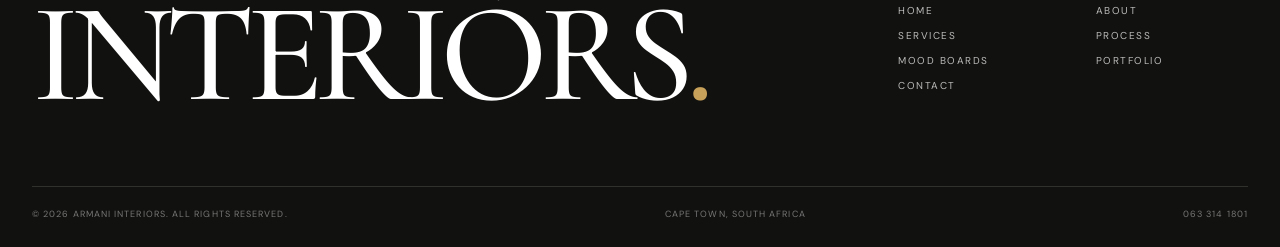
==== commit 32de3922: "Add files via upload" ====
--- a/index.html
+++ b/index.html
@@ -1,4 +1,4 @@
-<!doctype html><html lang="en"><head><meta charset="utf-8"><meta name="viewport" content="width=device-width,initial-scale=1"><meta name="theme-color" content="#171716"><link rel="stylesheet" href="styles.css"><link rel="icon" href="assets/file_00000000468882109722c236b405d315.png"><title>Armani Interiors | Luxury Interior Design Cape Town</title><meta name="description" content="Armani Interiors — refined residential and workspace interior design, property staging, wall panels and architectural finishes in Cape Town."></head><body><header class="site-header"><div class="wrap nav"><a class="brand" href="index.html" aria-label="Armani Interiors home"><img src="assets/file_00000000468882109722c236b405d315.png" alt="Armani Interiors logo"><span class="brand-text">Armani Interiors<small>Cape Town · South Africa</small></span></a><nav class="nav-links" aria-label="Primary navigation"><a class="active" href="index.html">Home</a><a href="about.html">About</a><a href="services.html">Services</a><a href="mood-boards.html">Mood Boards</a><a href="portfolio.html">Portfolio</a><a href="contact.html">Contact</a><a class="nav-cta" data-whatsapp target="_blank" rel="noopener">WhatsApp</a></nav><button class="menu-btn" aria-label="Open menu" aria-expanded="false"><span></span><span></span></button></div><nav class="mobile-menu" aria-label="Mobile navigation"><a href="index.html">Home</a><a href="about.html">About</a><a href="services.html">Services</a><a href="mood-boards.html">Mood Boards</a><a href="portfolio.html">Portfolio</a><a href="contact.html">Contact</a><a data-whatsapp target="_blank" rel="noopener">WhatsApp</a></nav></header><main>
+<!doctype html><html lang="en"><head><meta charset="utf-8"><meta name="viewport" content="width=device-width,initial-scale=1"><meta name="theme-color" content="#171716"><link rel="stylesheet" href="styles.css"><link rel="icon" href="assets/file_00000000468882109722c236b405d315.png"><title>Armani Interiors | Luxury Interior Design Cape Town</title><meta name="description" content="Armani Interiors — refined residential and workspace interior design, property staging, wall panels and architectural finishes in Cape Town."></head><body><header class="site-header"><div class="wrap nav"><a class="brand" href="index.html" aria-label="Armani Interiors home"><img src="assets/file_00000000468882109722c236b405d315.png" alt="Armani Interiors logo"><span class="brand-text">Armani Interiors<small>Cape Town · South Africa</small></span></a><nav class="nav-links" aria-label="Primary navigation"><a class="active" href="index.html">Home</a><a href="about.html">About</a><a href="services.html">Services</a><a href="process.html">Process</a><a href="mood-boards.html">Mood Boards</a><a href="portfolio.html">Portfolio</a><a href="contact.html">Contact</a><a class="nav-cta" data-whatsapp target="_blank" rel="noopener">WhatsApp</a></nav><button class="menu-btn" aria-label="Open menu" aria-expanded="false"><span></span><span></span></button></div><nav class="mobile-menu" aria-label="Mobile navigation"><a href="index.html">Home</a><a href="about.html">About</a><a href="services.html">Services</a><a href="process.html">Process</a><a href="mood-boards.html">Mood Boards</a><a href="portfolio.html">Portfolio</a><a href="contact.html">Contact</a><a data-whatsapp target="_blank" rel="noopener">WhatsApp</a></nav></header><main>
 <section class="hero"><div class="hero-media"><img src="https://images.unsplash.com/photo-1758448511320-05d7d28f4298?auto=format&fit=crop&fm=jpg&ixlib=rb-4.1.0&q=88&w=2400" alt="Modern luxury living room with large glazing and an ocean view" fetchpriority="high"></div><div class="wrap hero-content reveal"><div class="eyebrow">Luxury Interior Design · Cape Town</div><h1 class="display">Spaces with<br><span class="gold">presence.</span></h1><p>Refined interiors shaped by material, proportion, light and detail.</p><div class="hero-actions"><a class="btn gold-btn" href="services.html">Explore Services</a><a class="btn ghost" href="portfolio.html">View Our Work</a><a class="btn ghost" data-whatsapp target="_blank" rel="noopener">WhatsApp Us</a></div></div><div class="hero-meta">Interior Design · Materials · Architectural Finishes</div></section>
 
 <section class="section-sm"><div class="wrap home-intro"><div class="reveal"><div class="eyebrow">Armani Interiors</div><h2 class="display">Luxury, <span class="gold">considered.</span></h2></div><p class="reveal delay-1">Residential interiors, workspaces, staging and architectural surface treatments — brought together with a clear visual direction.</p><a class="btn reveal delay-2" href="about.html">About the Studio</a></div></section>
@@ -14,4 +14,4 @@
 <section class="section-sm"><div class="wrap mini-board"><div class="board-visual reveal"><img src="assets/IMG-20261007-WA0001.jpg" alt="Dark gold and graphite interior material mood board reference" loading="lazy"><div class="swatches"><span class="swatch" style="background:#e5ddd0">Stone</span><span class="swatch" style="background:#8b725b">Walnut</span><span class="swatch" style="background:#282725">Graphite</span><span class="swatch" style="background:#c7a15a">Gold</span><span class="swatch" style="background:#d0c5b5">Linen</span><span class="swatch" style="background:#74766d">Sage</span></div></div><div class="reveal delay-1"><div class="eyebrow">Mood / Sample Boards</div><h2 class="display" style="font-size:clamp(50px,6vw,85px);margin:12px 0 20px">A visual brief you can <span class="gold">feel.</span></h2><p style="color:var(--gray)">Fifteen distinct material directions bring palettes, textures and finish selections together.</p><a class="btn" href="mood-boards.html">Explore 15 Concepts</a></div></div></section>
 
 <section class="cta-band"><div class="eyebrow">Begin a project</div><h2 class="display">Your space, <span class="gold">refined.</span></h2><p>Tell us what you are creating, renovating or preparing.</p><a class="btn gold-btn" data-whatsapp target="_blank" rel="noopener">Start on WhatsApp</a></section></main>
-<footer class="footer"><div class="wrap"><div class="footer-top"><div><div class="eyebrow">Armani Interiors · Cape Town</div><h2>ARMANI INTERIORS<span>.</span></h2></div><div class="footer-copy"><p>Luxury interior design, spatial refinement and architectural finishes for residential and workspaces.</p><div class="footer-links"><a href="index.html">Home</a><a href="about.html">About</a><a href="services.html">Services</a><a href="mood-boards.html">Mood Boards</a><a href="portfolio.html">Portfolio</a><a href="contact.html">Contact</a></div></div></div><div class="footer-bottom"><span>© 2026 Armani Interiors. All rights reserved.</span><span>Cape Town, South Africa</span><span>063 314 1801</span></div></div></footer><script src="script.js"></script></body></html>
+<footer class="footer"><div class="wrap"><div class="footer-top"><div><div class="eyebrow">Armani Interiors · Cape Town</div><h2>ARMANI INTERIORS<span>.</span></h2></div><div class="footer-copy"><p>Luxury interior design, spatial refinement and architectural finishes for residential and workspaces.</p><div class="footer-links"><a href="index.html">Home</a><a href="about.html">About</a><a href="services.html">Services</a><a href="process.html">Process</a><a href="mood-boards.html">Mood Boards</a><a href="portfolio.html">Portfolio</a><a href="contact.html">Contact</a></div></div></div><div class="footer-bottom"><span>© 2026 Armani Interiors. All rights reserved.</span><span>Cape Town, South Africa</span><span>063 314 1801</span></div></div></footer><script src="script.js"></script></body></html>
--- a/styles.css
+++ b/styles.css
@@ -262,3 +262,72 @@
   .detail-row h3 { font-size: clamp(27px, 7vw, 32px); line-height: 1.18; overflow-wrap: anywhere; }
   .detail-row p { max-width: none; width: 100%; font-size: 15px; line-height: 1.7; overflow-wrap: break-word; word-break: normal; }
 }
+
+
+/* Robust mobile layout correction for About > Design Language. */
+@media screen and (max-width: 600px) {
+  .detail-list {
+    display: grid !important;
+    grid-template-columns: minmax(0, 1fr) !important;
+    gap: 0 !important;
+    width: 100% !important;
+    max-width: 100% !important;
+    min-width: 0 !important;
+  }
+  .detail-list .detail-row {
+    display: block !important;
+    grid-template-columns: minmax(0, 1fr) !important;
+    width: 100% !important;
+    max-width: 100% !important;
+    min-width: 0 !important;
+    height: auto !important;
+    min-height: 0 !important;
+    padding: 20px 0 !important;
+    overflow: visible !important;
+  }
+  .detail-list .detail-row > div,
+  .detail-list .detail-row h3,
+  .detail-list .detail-row p {
+    display: block !important;
+    width: 100% !important;
+    max-width: 100% !important;
+    min-width: 0 !important;
+    height: auto !important;
+    white-space: normal !important;
+    overflow: visible !important;
+    text-overflow: clip !important;
+    word-break: normal !important;
+    overflow-wrap: anywhere !important;
+  }
+  .detail-list .detail-row h3 {
+    font-size: clamp(25px, 7vw, 31px) !important;
+    line-height: 1.2 !important;
+    margin: 0 0 8px !important;
+  }
+  .detail-list .detail-row p {
+    font-size: 15px !important;
+    line-height: 1.7 !important;
+    margin: 0 !important;
+  }
+  .detail-list .detail-row::before,
+  .detail-list .detail-row::after { max-width: 100%; }
+}
+
+/* Keep the copyright notice readable and visible in every page footer on phones. */
+@media screen and (max-width: 600px) {
+  .footer-bottom { display:flex; flex-wrap:wrap; gap:10px 16px; align-items:center; }
+  .footer-bottom span { max-width:100%; white-space:normal; overflow-wrap:anywhere; }
+}
+
+/* Process page */
+.process-grid{display:grid;grid-template-columns:repeat(3,minmax(0,1fr));gap:18px;margin-top:34px}
+.process-step{min-width:0;padding:26px;border:1px solid rgba(184,145,77,.28);background:rgba(255,255,255,.025)}
+.step-number{display:inline-block;color:var(--gold,#b9955b);font-size:13px;letter-spacing:.16em;margin-bottom:22px}
+.process-step h3{font-size:clamp(20px,2vw,27px);line-height:1.25;margin:0 0 12px}
+.process-step p,.fee-panel p,.fee-panel li{line-height:1.75}
+.process-fee-section{padding-top:10px}
+.fee-panel{display:grid;grid-template-columns:minmax(0,1.6fr) minmax(220px,.8fr);gap:36px;align-items:center;padding:clamp(24px,5vw,54px);background:#f1eee8;color:#252421}
+.fee-panel h2{margin:10px 0 14px}.fee-panel ul{padding-left:20px}.fee-note{font-size:13px;opacity:.78}.fee-price{display:flex;flex-direction:column;gap:12px;padding:26px;border-left:1px solid rgba(0,0,0,.16)}
+.fee-price span{font-size:13px;text-transform:uppercase;letter-spacing:.12em}.fee-price strong{font-size:clamp(38px,5vw,56px);font-weight:500;line-height:1.1}.fee-price .btn{align-self:flex-start}.closing-panel{display:flex;justify-content:space-between;align-items:center;gap:24px;padding:30px 0}.closing-panel p{max-width:600px}
+@media(max-width:800px){.process-grid{grid-template-columns:repeat(2,minmax(0,1fr))}.fee-panel{grid-template-columns:1fr;gap:18px}.fee-price{border-left:0;border-top:1px solid rgba(0,0,0,.16);padding:22px 0 0}.closing-panel{align-items:flex-start;flex-direction:column}}
+@media(max-width:520px){.process-grid{grid-template-columns:minmax(0,1fr);gap:12px}.process-step{padding:22px}.step-number{margin-bottom:12px}.fee-panel{padding:22px}.fee-price .btn{width:100%;justify-content:center}.closing-panel{padding:12px 0}}
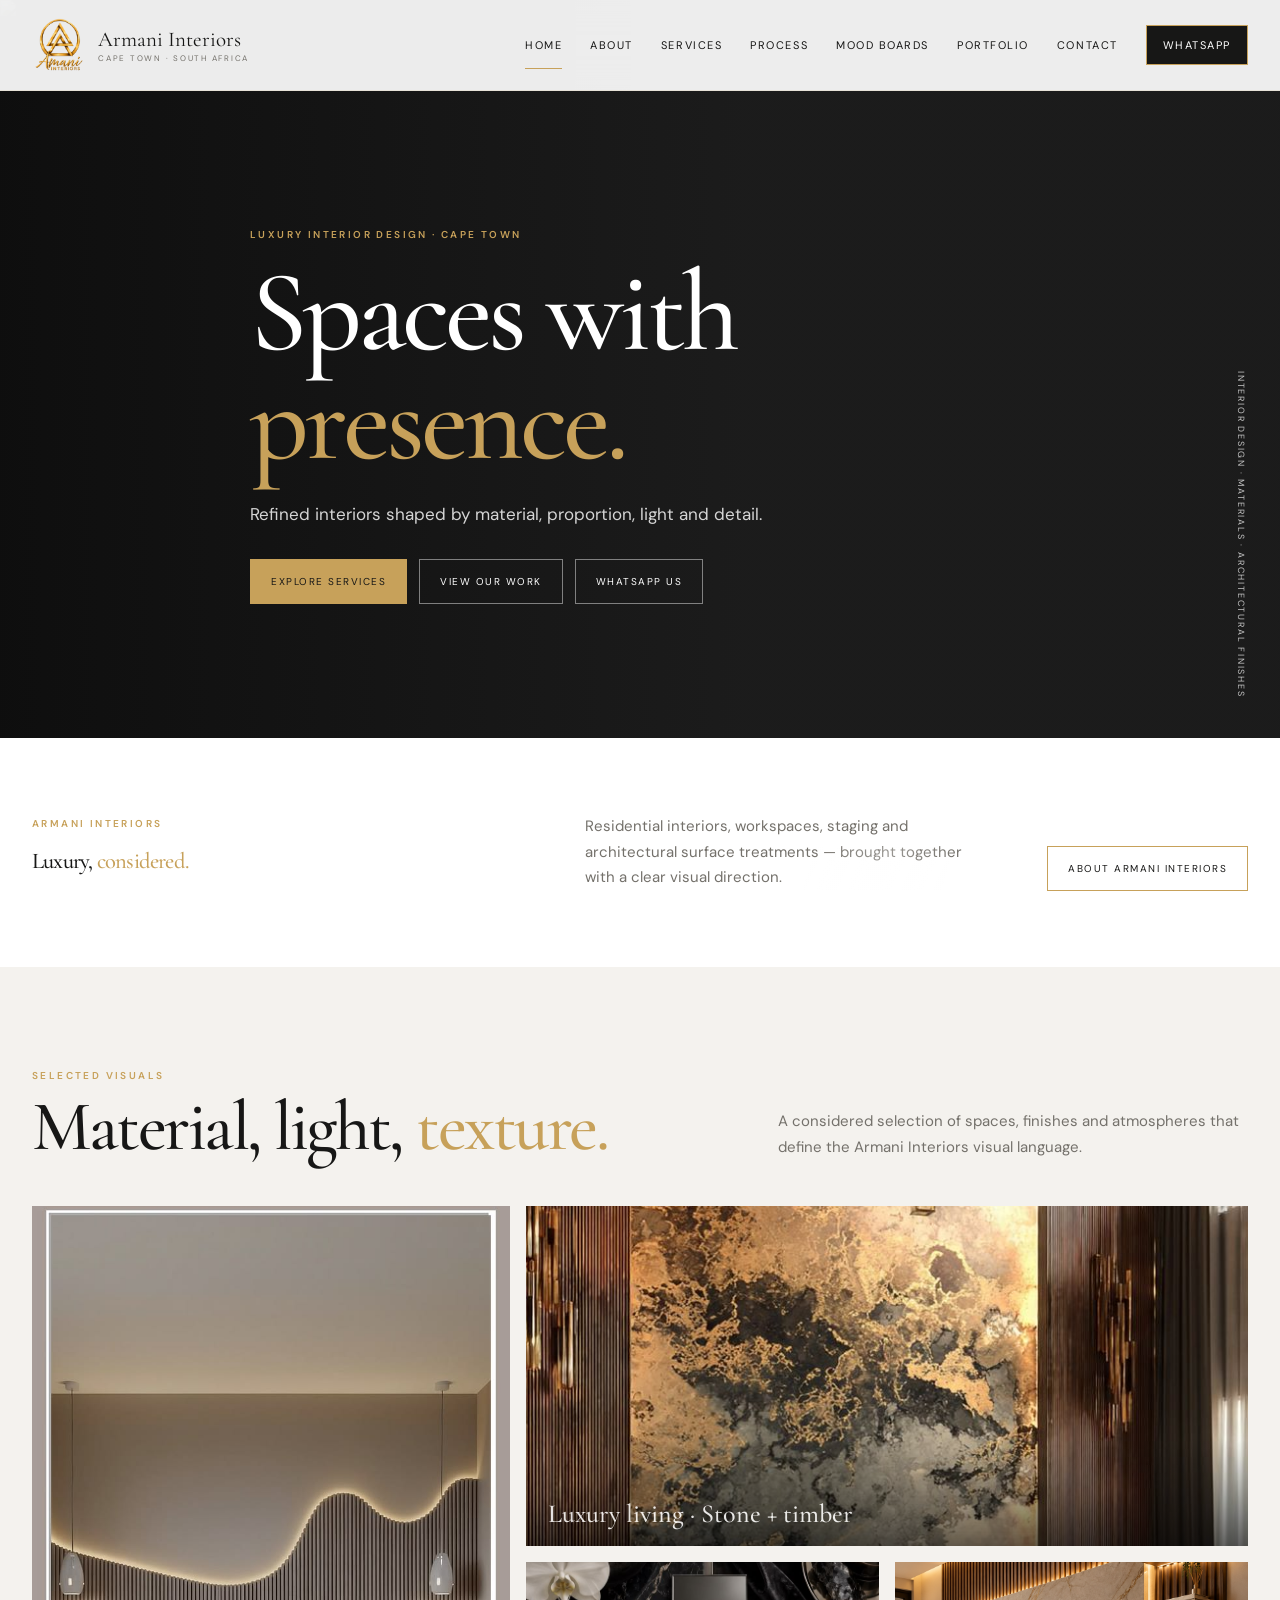
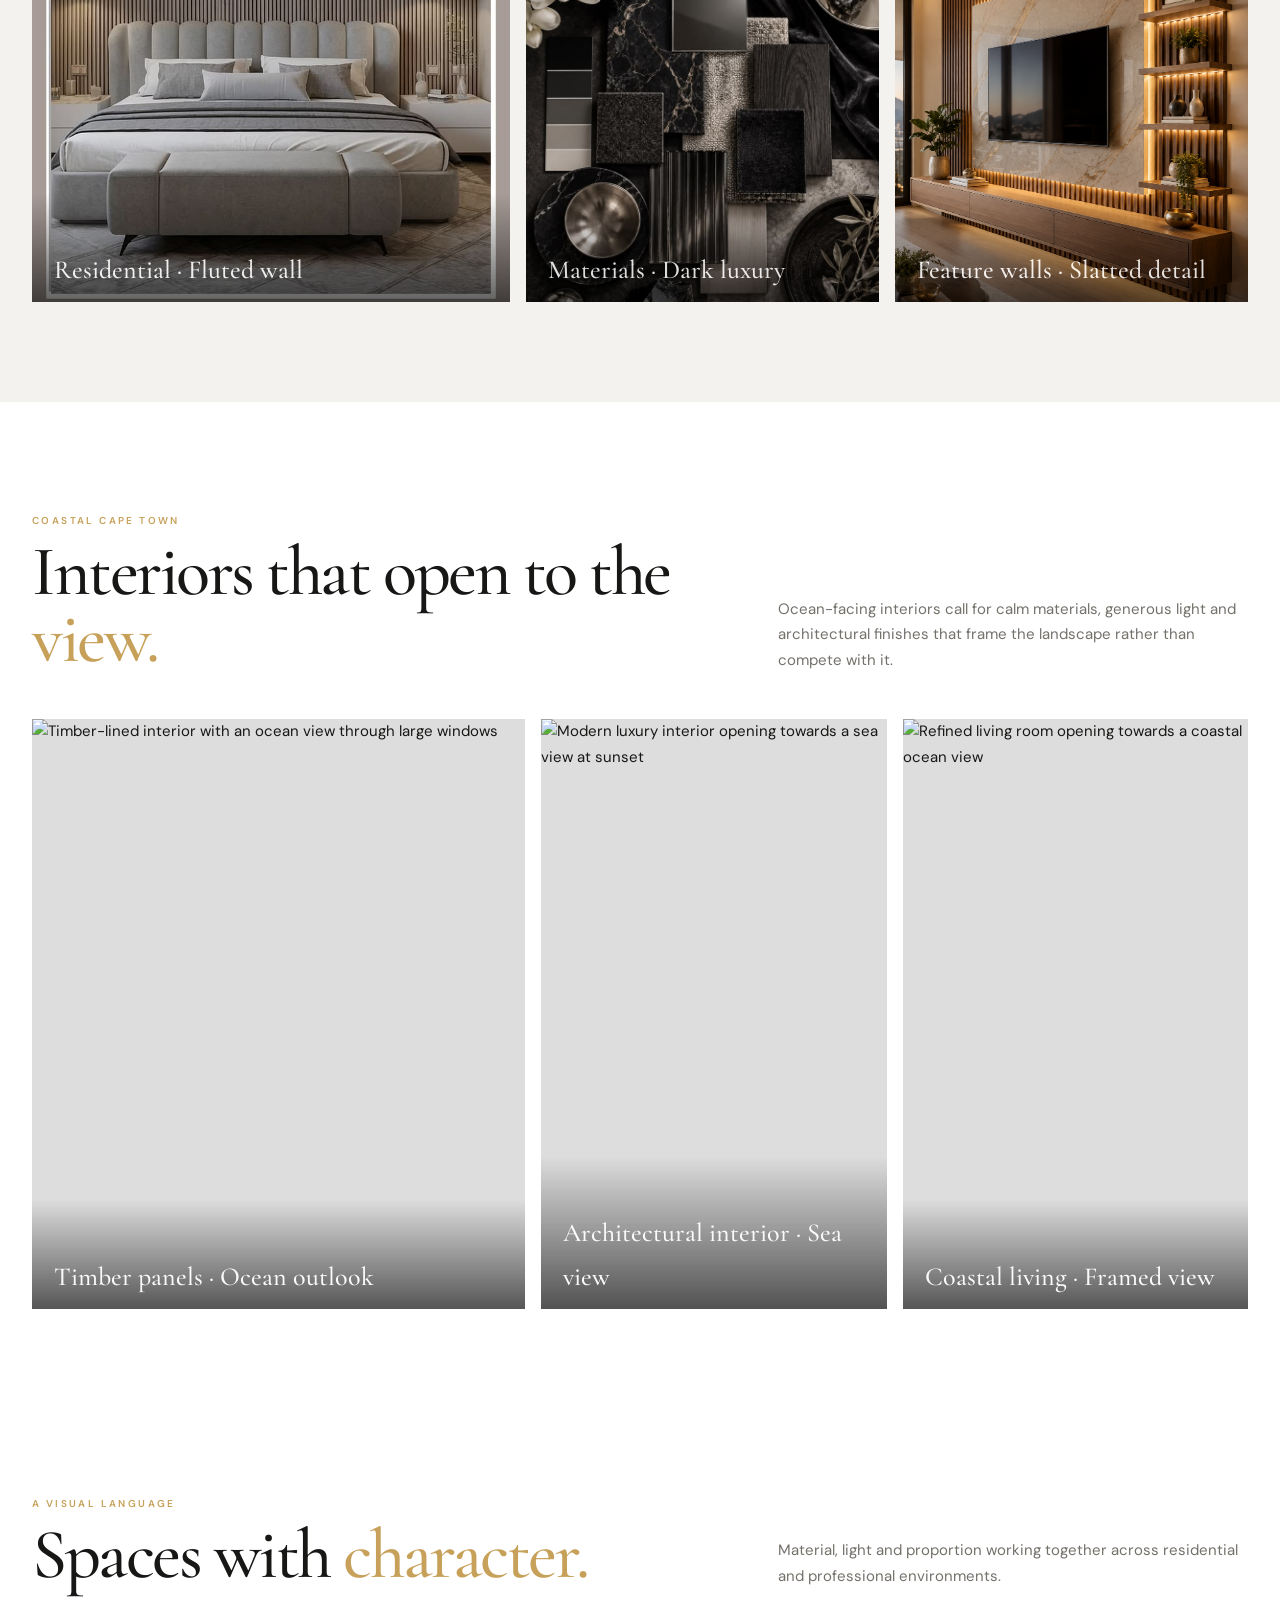
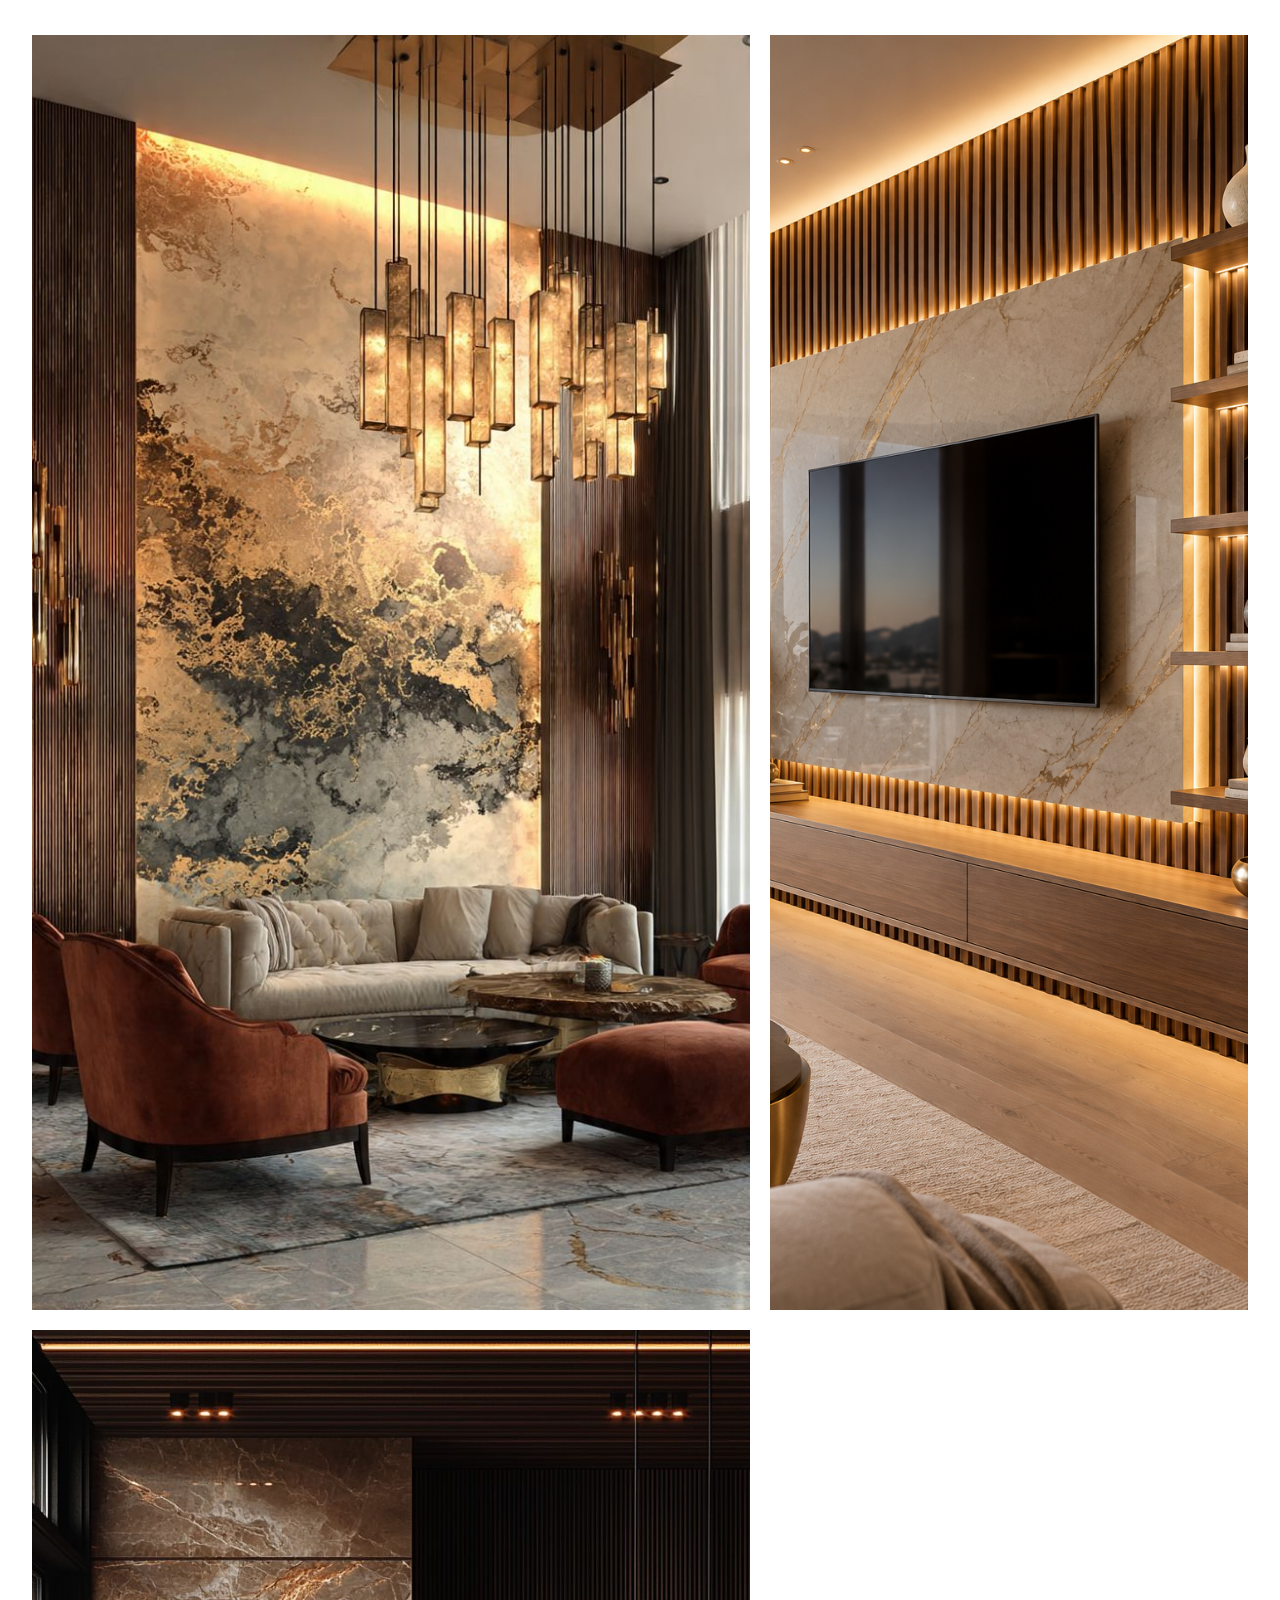
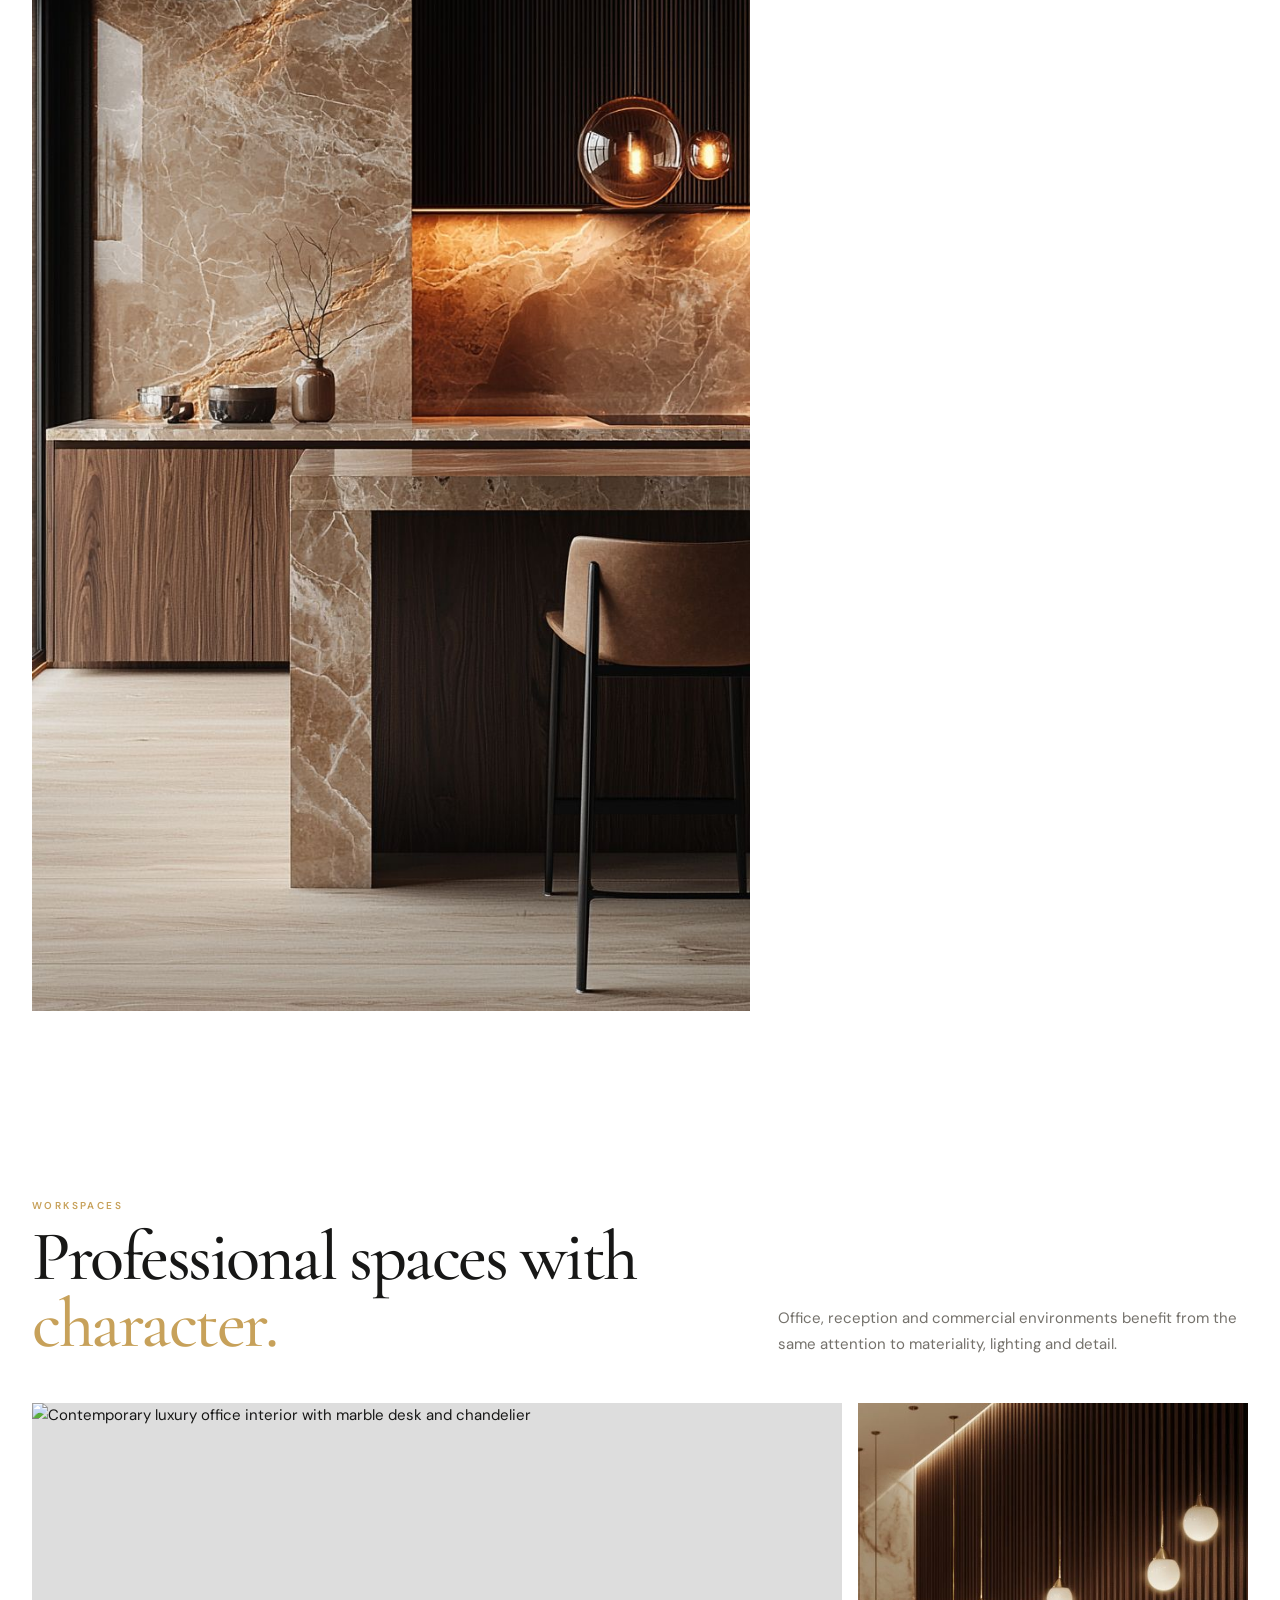
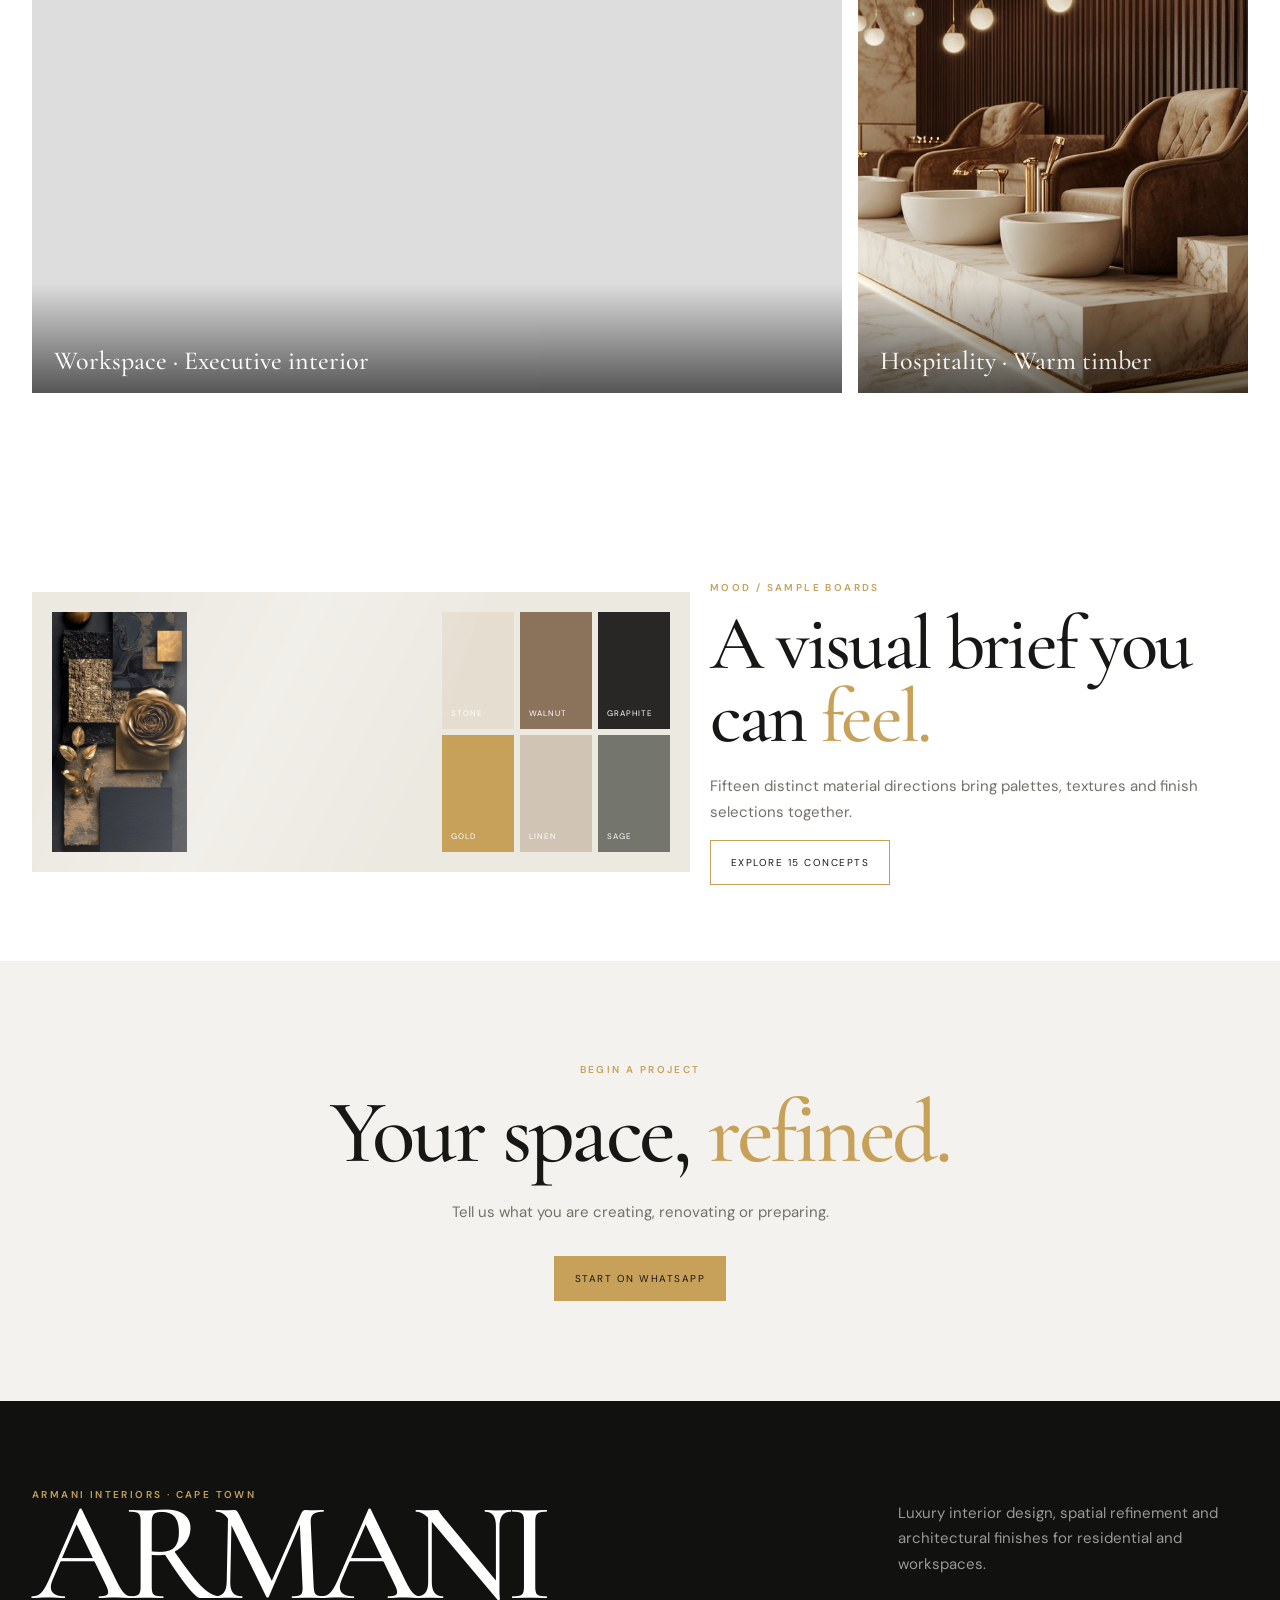
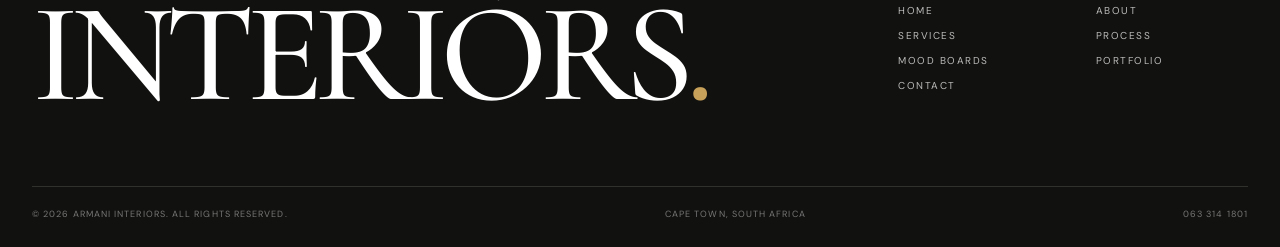
==== commit b64a6e3b: "Add files via upload" ====
--- a/index.html
+++ b/index.html
@@ -1,9 +1,9 @@
 <!doctype html><html lang="en"><head><meta charset="utf-8"><meta name="viewport" content="width=device-width,initial-scale=1"><meta name="theme-color" content="#171716"><link rel="stylesheet" href="styles.css"><link rel="icon" href="assets/file_00000000468882109722c236b405d315.png"><title>Armani Interiors | Luxury Interior Design Cape Town</title><meta name="description" content="Armani Interiors — refined residential and workspace interior design, property staging, wall panels and architectural finishes in Cape Town."></head><body><header class="site-header"><div class="wrap nav"><a class="brand" href="index.html" aria-label="Armani Interiors home"><img src="assets/file_00000000468882109722c236b405d315.png" alt="Armani Interiors logo"><span class="brand-text">Armani Interiors<small>Cape Town · South Africa</small></span></a><nav class="nav-links" aria-label="Primary navigation"><a class="active" href="index.html">Home</a><a href="about.html">About</a><a href="services.html">Services</a><a href="process.html">Process</a><a href="mood-boards.html">Mood Boards</a><a href="portfolio.html">Portfolio</a><a href="contact.html">Contact</a><a class="nav-cta" data-whatsapp target="_blank" rel="noopener">WhatsApp</a></nav><button class="menu-btn" aria-label="Open menu" aria-expanded="false"><span></span><span></span></button></div><nav class="mobile-menu" aria-label="Mobile navigation"><a href="index.html">Home</a><a href="about.html">About</a><a href="services.html">Services</a><a href="process.html">Process</a><a href="mood-boards.html">Mood Boards</a><a href="portfolio.html">Portfolio</a><a href="contact.html">Contact</a><a data-whatsapp target="_blank" rel="noopener">WhatsApp</a></nav></header><main>
 <section class="hero"><div class="hero-media"><img src="https://images.unsplash.com/photo-1758448511320-05d7d28f4298?auto=format&fit=crop&fm=jpg&ixlib=rb-4.1.0&q=88&w=2400" alt="Modern luxury living room with large glazing and an ocean view" fetchpriority="high"></div><div class="wrap hero-content reveal"><div class="eyebrow">Luxury Interior Design · Cape Town</div><h1 class="display">Spaces with<br><span class="gold">presence.</span></h1><p>Refined interiors shaped by material, proportion, light and detail.</p><div class="hero-actions"><a class="btn gold-btn" href="services.html">Explore Services</a><a class="btn ghost" href="portfolio.html">View Our Work</a><a class="btn ghost" data-whatsapp target="_blank" rel="noopener">WhatsApp Us</a></div></div><div class="hero-meta">Interior Design · Materials · Architectural Finishes</div></section>
 
-<section class="section-sm"><div class="wrap home-intro"><div class="reveal"><div class="eyebrow">Armani Interiors</div><h2 class="display">Luxury, <span class="gold">considered.</span></h2></div><p class="reveal delay-1">Residential interiors, workspaces, staging and architectural surface treatments — brought together with a clear visual direction.</p><a class="btn reveal delay-2" href="about.html">About the Studio</a></div></section>
+<section class="section-sm"><div class="wrap home-intro"><div class="reveal"><div class="eyebrow">Armani Interiors</div><h2 class="display">Luxury, <span class="gold">considered.</span></h2></div><p class="reveal delay-1">Residential interiors, workspaces, staging and architectural surface treatments — brought together with a clear visual direction.</p><a class="btn reveal delay-2" href="about.html">About Armani Interiors</a></div></section>
 
-<section class="home-gallery-section"><div class="wrap"><div class="section-head reveal"><div><div class="eyebrow">Selected Visuals</div><h2 class="display">Material, light, <span class="gold">texture.</span></h2></div><p>A considered selection of spaces, finishes and atmospheres that define the Armani Interiors visual language.</p></div><div class="home-gallery"><figure class="home-gallery-item tall reveal"><img src="assets/IMG-20261007-WA0002.jpg" alt="Contemporary bedroom with a black fluted feature wall"><figcaption><strong>Residential · Fluted wall</strong></figcaption></figure><figure class="home-gallery-item wide reveal delay-1"><img src="assets/IMG-20261007-WA0004.jpg" alt="Luxury lounge with marble feature wall and warm lighting"><figcaption><strong>Luxury living · Stone + timber</strong></figcaption></figure><figure class="home-gallery-item reveal delay-2"><img src="assets/IMG-20261007-WA0008.jpg" alt="Curated dark material and texture selection"><figcaption><strong>Materials · Dark luxury</strong></figcaption></figure><figure class="home-gallery-item reveal delay-3"><img src="assets/armani-media-wall.png" alt="Modern media wall with vertical timber slats and integrated lighting"><figcaption><strong>Feature walls · Slatted detail</strong></figcaption></figure></div></div></section>
+<section class="home-gallery-section"><div class="wrap"><div class="section-head reveal"><div><div class="eyebrow">Selected Visuals</div><h2 class="display">Material, light, <span class="gold">texture.</span></h2></div><p>A considered selection of spaces, finishes and atmospheres that define the Armani Interiors visual language.</p></div><div class="home-gallery"><figure class="home-gallery-item tall reveal"><img src="assets/IMG-20261007-WA0006.jpg" alt="Contemporary bedroom with a black fluted feature wall"><figcaption><strong>Residential · Fluted wall</strong></figcaption></figure><figure class="home-gallery-item wide reveal delay-1"><img src="assets/IMG-20261007-WA0004.jpg" alt="Luxury lounge with marble feature wall and warm lighting"><figcaption><strong>Luxury living · Stone + timber</strong></figcaption></figure><figure class="home-gallery-item reveal delay-2"><img src="assets/IMG-20261007-WA0008.jpg" alt="Curated dark material and texture selection"><figcaption><strong>Materials · Dark luxury</strong></figcaption></figure><figure class="home-gallery-item reveal delay-3"><img src="assets/armani-media-wall.png" alt="Modern media wall with vertical timber slats and integrated lighting"><figcaption><strong>Feature walls · Slatted detail</strong></figcaption></figure></div></div></section>
 
 <section class="section coastal-home"><div class="wrap"><div class="section-head reveal"><div><div class="eyebrow">Coastal Cape Town</div><h2 class="display">Interiors that open to the <span class="gold">view.</span></h2></div><p>Ocean-facing interiors call for calm materials, generous light and architectural finishes that frame the landscape rather than compete with it.</p></div><div class="coastal-grid coastal-grid-three"><figure class="coastal-main reveal"><img src="https://images.unsplash.com/photo-1755413507686-fd1c04df3166?auto=format&fit=crop&fm=jpg&ixlib=rb-4.1.0&q=88&w=2400" alt="Timber-lined interior with an ocean view through large windows"><figcaption><strong>Timber panels · Ocean outlook</strong></figcaption></figure><figure class="coastal-side reveal delay-1"><img src="https://images.unsplash.com/photo-1774423864869-702b21c2490a?auto=format&fit=crop&fm=jpg&ixlib=rb-4.1.0&q=88&w=2400" alt="Modern luxury interior opening towards a sea view at sunset"><figcaption><strong>Architectural interior · Sea view</strong></figcaption></figure><figure class="coastal-side reveal delay-2"><img src="https://images.unsplash.com/photo-1671645794086-a46e89c013b1?auto=format&fit=crop&fm=jpg&ixlib=rb-4.1.0&q=88&w=2400" alt="Refined living room opening towards a coastal ocean view"><figcaption><strong>Coastal living · Framed view</strong></figcaption></figure></div></div></section>
 
--- a/styles.css
+++ b/styles.css
@@ -331,3 +331,64 @@
 .fee-price span{font-size:13px;text-transform:uppercase;letter-spacing:.12em}.fee-price strong{font-size:clamp(38px,5vw,56px);font-weight:500;line-height:1.1}.fee-price .btn{align-self:flex-start}.closing-panel{display:flex;justify-content:space-between;align-items:center;gap:24px;padding:30px 0}.closing-panel p{max-width:600px}
 @media(max-width:800px){.process-grid{grid-template-columns:repeat(2,minmax(0,1fr))}.fee-panel{grid-template-columns:1fr;gap:18px}.fee-price{border-left:0;border-top:1px solid rgba(0,0,0,.16);padding:22px 0 0}.closing-panel{align-items:flex-start;flex-direction:column}}
 @media(max-width:520px){.process-grid{grid-template-columns:minmax(0,1fr);gap:12px}.process-step{padding:22px}.step-number{margin-bottom:12px}.fee-panel{padding:22px}.fee-price .btn{width:100%;justify-content:center}.closing-panel{padding:12px 0}}
+
+/* Services page: detailed service lists, matching the existing editorial system */
+.service-detail-grid{grid-template-columns:repeat(2,minmax(0,1fr));gap:1px}
+.service-detail-card{min-height:0;padding:34px;justify-content:space-between}
+.service-detail-card h3{font-size:clamp(30px,3vw,39px);line-height:1.15;margin:24px 0 22px;max-width:520px}
+.service-includes{list-style:none;margin:0;padding:0;border-top:1px solid var(--line)}
+.service-includes li{position:relative;padding:10px 0 10px 19px;border-bottom:1px solid var(--line);font-size:14px;line-height:1.5;color:var(--gray)}
+.service-includes li:before{content:'—';position:absolute;left:0;color:var(--gold)}
+.service-card-link{display:flex;align-items:center;justify-content:space-between;gap:18px;margin-top:25px;padding-top:16px;border-top:1px solid var(--line);font-size:11px;letter-spacing:.15em;text-transform:uppercase}
+.service-card-link .arrow{font-size:19px}
+@media(max-width:900px){.service-detail-grid{grid-template-columns:1fr}}
+
+
+/* Refinement: About page design-language copy must read as full-width editorial rows
+   on desktop and mobile. This overrides legacy grid rules without changing the site theme. */
+.detail-list {
+  display: grid;
+  grid-template-columns: minmax(0, 1fr);
+  width: 100%;
+  max-width: 100%;
+  min-width: 0;
+}
+.detail-list .detail-row {
+  display: block;
+  width: 100%;
+  max-width: 100%;
+  min-width: 0;
+  padding: clamp(20px, 2.5vw, 30px) 0;
+}
+.detail-list .detail-row > div {
+  width: 100%;
+  max-width: 100%;
+  min-width: 0;
+}
+.detail-list .detail-row h3 {
+  max-width: 100%;
+  font-size: clamp(27px, 3vw, 35px);
+  line-height: 1.2;
+  margin: 0 0 8px;
+  overflow-wrap: normal;
+  word-break: normal;
+}
+.detail-list .detail-row p {
+  width: 100%;
+  max-width: 760px;
+  font-size: 15px;
+  line-height: 1.75;
+  margin: 0;
+  overflow-wrap: break-word;
+  word-break: normal;
+}
+@media (max-width: 760px) {
+  .detail-list { grid-template-columns: minmax(0, 1fr); }
+  .detail-list .detail-row { padding: 20px 0; }
+  .detail-list .detail-row h3 { font-size: clamp(25px, 6vw, 31px); }
+  .detail-list .detail-row p { font-size: 15px; line-height: 1.7; }
+}
+@media (max-width: 420px) {
+  .detail-list .detail-row h3 { font-size: 25px; }
+  .detail-list .detail-row p { font-size: 14px; line-height: 1.7; }
+}
